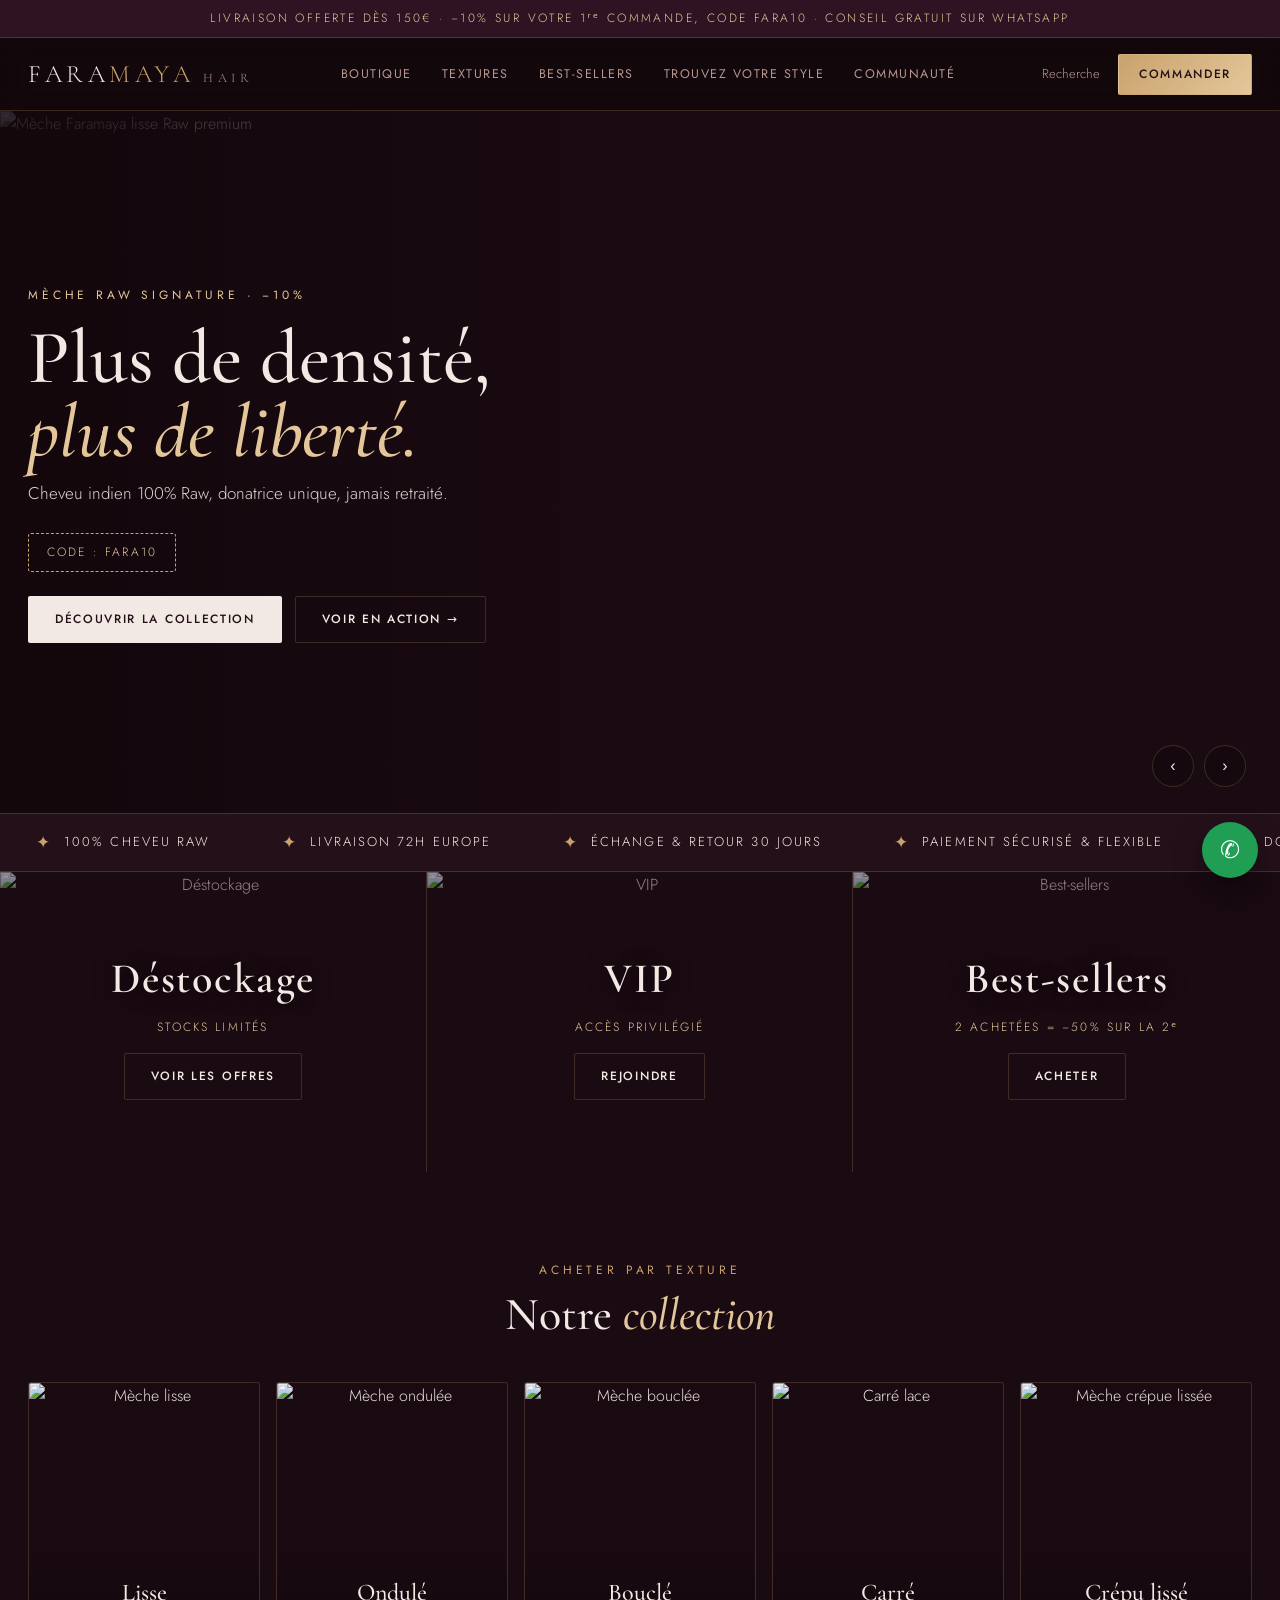
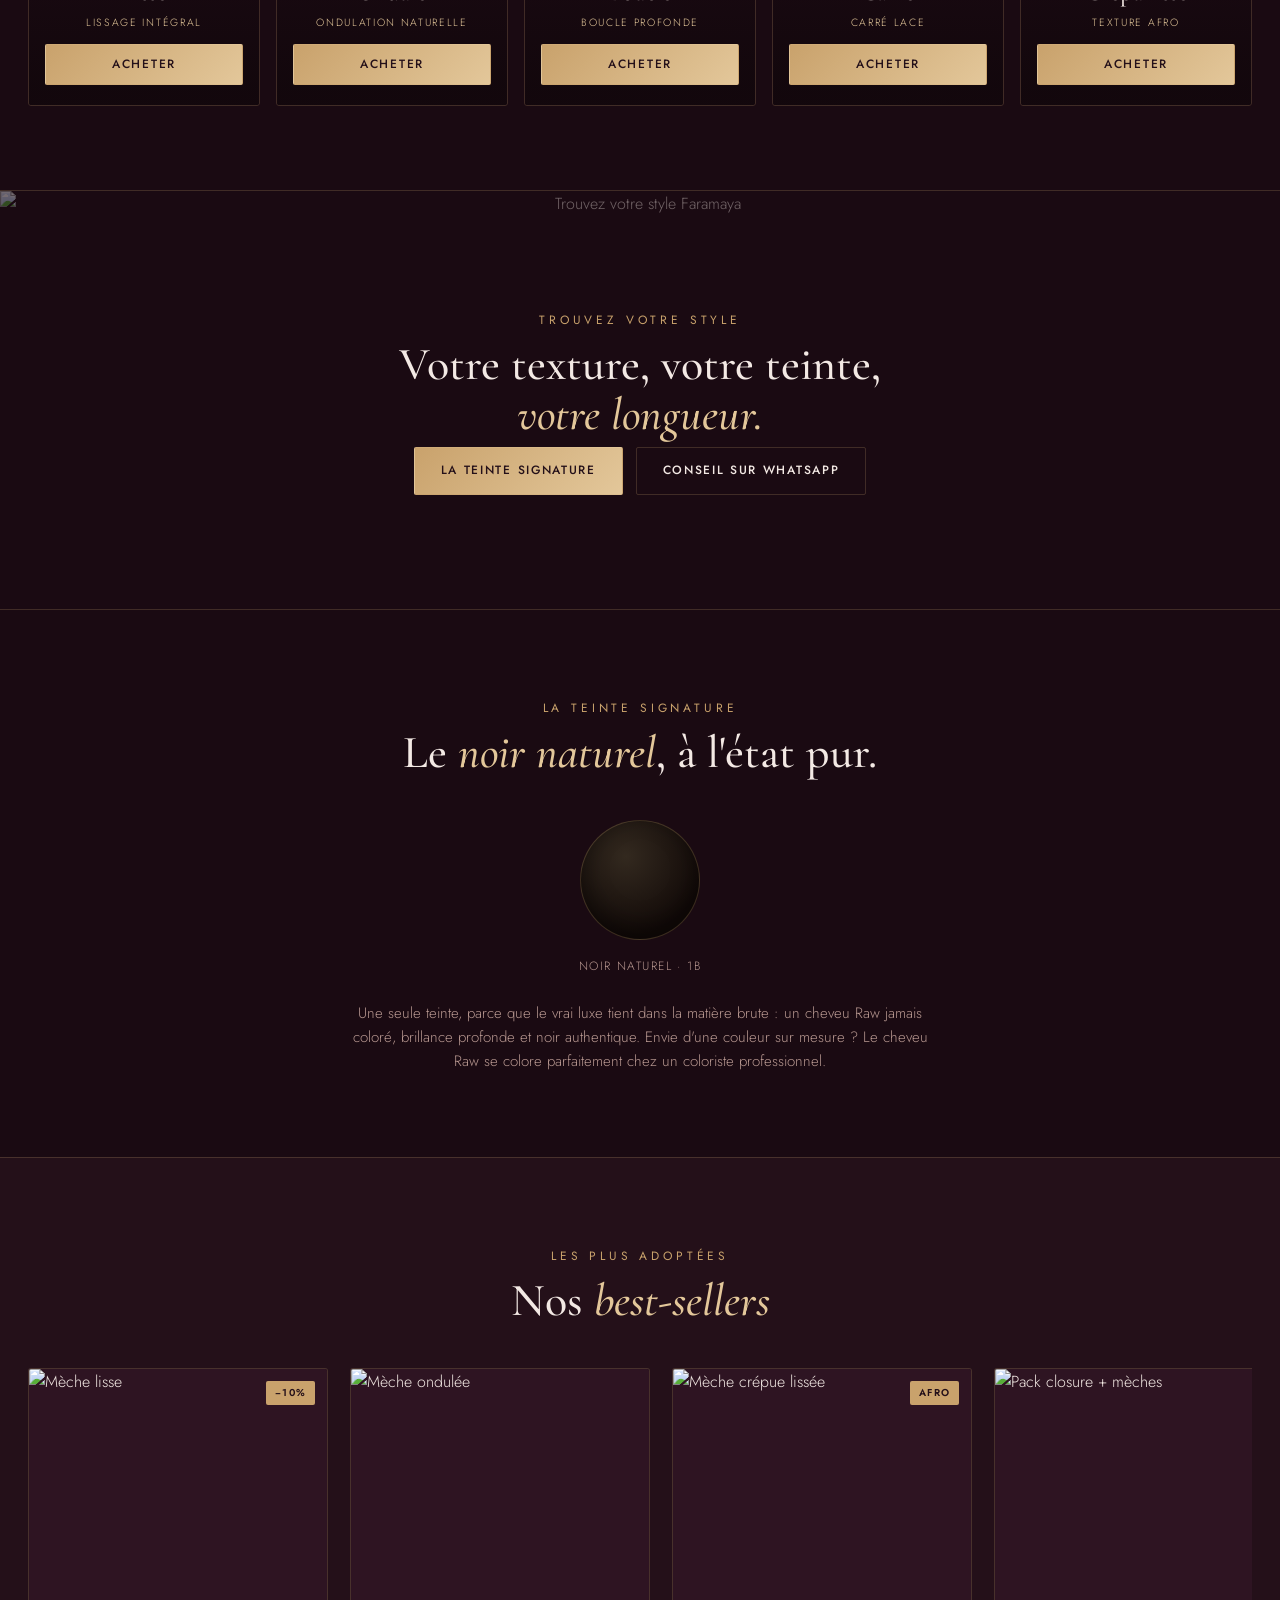
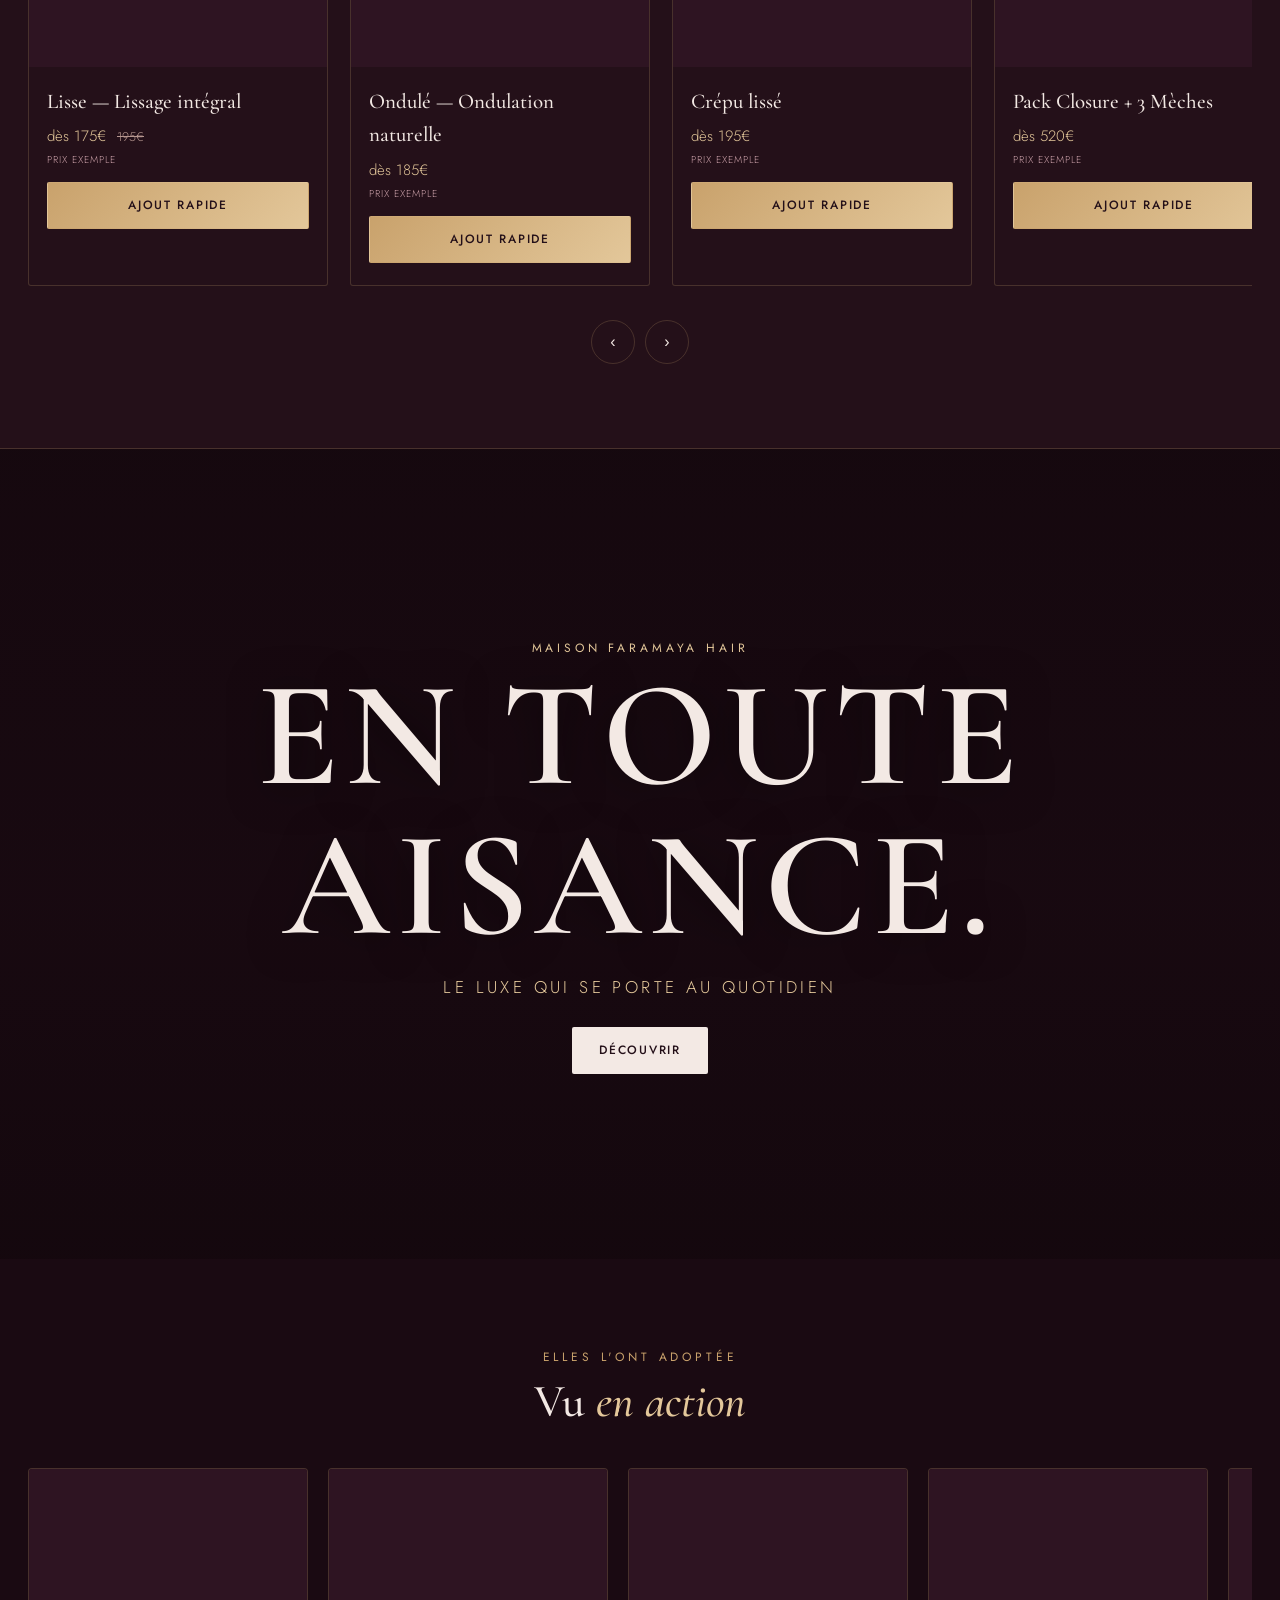
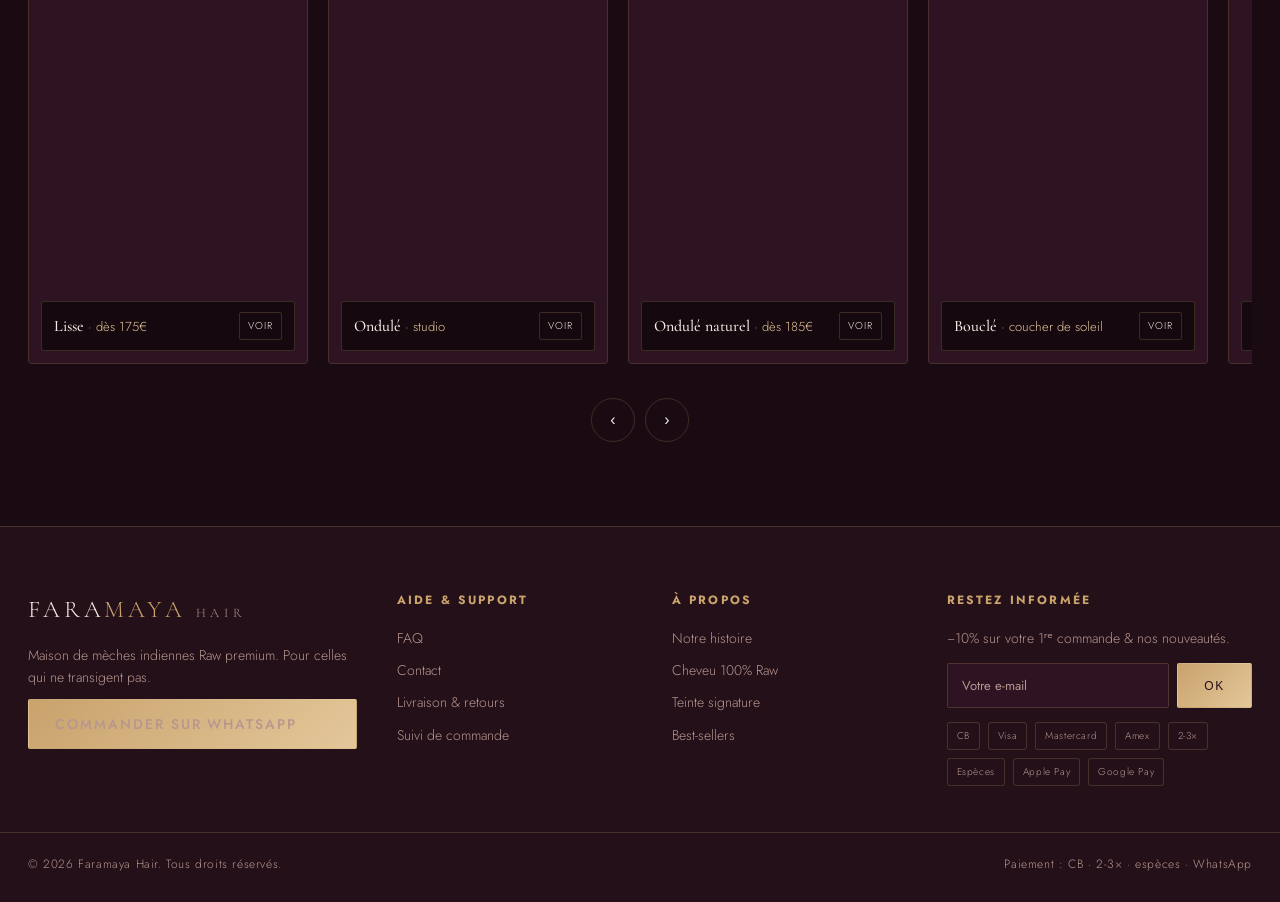
==== index.html @ 056369f1 "Add files via upload" ====
<!DOCTYPE html>
<html lang="fr">
<head>
<meta charset="UTF-8">
<meta name="viewport" content="width=device-width, initial-scale=1.0">
<title>FARAMAYA HAIR — Mèches indiennes Raw premium</title>
<meta name="description" content="Mèches 100% Raw, collectées d'une seule donatrice, jamais traitées. Lisse, wavy, curly, bob, kinky. Densité réelle, brillance durable. Livraison 72h, paiement flexible.">
<link rel="preconnect" href="https://fonts.googleapis.com">
<link rel="preconnect" href="https://fonts.gstatic.com" crossorigin>
<link href="https://fonts.googleapis.com/css2?family=Cormorant+Garamond:ital,wght@0,400;0,500;0,600;1,400;1,500&family=Jost:wght@300;400;500;600&display=swap" rel="stylesheet">
<style>
:root{
  --plum:#1a0a12; --plum-2:#241019; --plum-3:#2e1422;
  --gold:#c9a26c; --gold-2:#e3c79a; --rose:#caa0a8;
  --cream:#f3e9e4; --muted:#b6968f; --line:rgba(201,162,108,.22);
  --serif:'Cormorant Garamond',Georgia,serif; --sans:'Jost',system-ui,sans-serif;
}
*{box-sizing:border-box;margin:0;padding:0}
html{scroll-behavior:smooth;overflow-x:hidden}
body{background:var(--plum);color:var(--cream);font-family:var(--sans);font-weight:300;line-height:1.6;-webkit-font-smoothing:antialiased;overflow-x:hidden;max-width:100%}
.marquee,.reels-track,.car-track,.carousel{max-width:100vw}
a{color:inherit;text-decoration:none}
img{max-width:100%;display:block}
.wrap{max-width:1280px;margin:0 auto;padding:0 28px}
.serif{font-family:var(--serif)}
.eyebrow{font-size:12px;letter-spacing:.32em;text-transform:uppercase;color:var(--gold);font-weight:400}
h2.title{font-family:var(--serif);font-weight:500;font-size:clamp(28px,4vw,46px);line-height:1.08;margin:8px 0}
h2.title em{font-style:italic;color:var(--gold-2)}
.btn{display:inline-flex;align-items:center;gap:9px;font-size:12px;letter-spacing:.14em;text-transform:uppercase;font-weight:500;padding:13px 26px;border-radius:2px;cursor:pointer;transition:.3s;border:1px solid transparent}
.btn-gold{background:linear-gradient(135deg,var(--gold),var(--gold-2));color:#241019}
.btn-gold:hover{filter:brightness(1.08);transform:translateY(-2px)}
.btn-ghost{border-color:var(--line);color:var(--cream)}
.btn-ghost:hover{border-color:var(--gold);color:var(--gold-2)}
.btn-light{background:var(--cream);color:#241019}
.center{text-align:center}

/* 1. Announcement */
.announce{background:var(--plum-3);color:var(--gold-2);text-align:center;font-size:12px;letter-spacing:.2em;text-transform:uppercase;padding:9px 14px;border-bottom:1px solid var(--line)}

/* 2. Header */
header{position:sticky;top:0;z-index:50;background:rgba(18,7,12,.9);backdrop-filter:blur(12px);border-bottom:1px solid var(--line)}
.nav{display:flex;align-items:center;justify-content:space-between;height:72px}
.logo{font-family:var(--serif);font-size:25px;letter-spacing:.18em;color:var(--cream)}
.logo span{color:var(--gold)}
.menu{display:flex;gap:30px;font-size:12.5px;letter-spacing:.12em;text-transform:uppercase;font-weight:400}
.menu a{color:var(--muted);transition:.25s}
.menu a:hover{color:var(--gold-2)}
.nav-icons{display:flex;align-items:center;gap:18px;font-size:13px;color:var(--muted)}
.nav-icons a:hover{color:var(--gold-2)}
.burger{display:none;flex-direction:column;gap:5px;cursor:pointer}
.burger span{width:23px;height:1.5px;background:var(--cream)}

/* 3. Hero slider */
.hero{position:relative;height:78vh;min-height:540px;overflow:hidden;display:flex;align-items:center}
.hero .slide-bg{position:absolute;inset:0}
.hero .slide-bg img{width:100%;height:100%;object-fit:cover;object-position:center 28%}
.hero .scrim{position:absolute;inset:0;background:linear-gradient(90deg,rgba(18,7,12,.86) 8%,rgba(26,10,18,.45) 50%,rgba(26,10,18,.2))}
.hero-inner{position:relative;width:100%}
.hero-copy{max-width:560px}
.hero-copy .eyebrow{color:var(--gold-2)}
.hero-copy h1{font-family:var(--serif);font-weight:500;font-size:clamp(40px,6vw,76px);line-height:.98;margin:14px 0 10px}
.hero-copy h1 em{font-style:italic;color:var(--gold-2)}
.hero-copy p{font-size:17px;opacity:.9;margin-bottom:8px}
.code-pill{display:inline-block;margin:18px 0 24px;border:1px dashed var(--gold);color:var(--gold-2);padding:9px 18px;border-radius:3px;font-size:12px;letter-spacing:.18em;text-transform:uppercase}
.hero-cta{display:flex;gap:13px;flex-wrap:wrap}
.hero-arrows{position:absolute;bottom:26px;right:34px;display:flex;gap:10px}
.hero-arrows button{width:42px;height:42px;border-radius:50%;border:1px solid var(--line);background:rgba(18,7,12,.5);color:var(--cream);cursor:pointer;font-size:16px;transition:.25s}
.hero-arrows button:hover{border-color:var(--gold);color:var(--gold-2)}

/* 4. Marquee value props */
.marquee{background:var(--plum-2);border-top:1px solid var(--line);border-bottom:1px solid var(--line);overflow:hidden;white-space:nowrap}
.marquee-track{display:inline-flex;gap:0;animation:scroll 26s linear infinite}
.marquee:hover .marquee-track{animation-play-state:paused}
.mq{display:inline-flex;align-items:center;gap:12px;padding:15px 36px;font-size:13px;letter-spacing:.16em;text-transform:uppercase;color:var(--cream)}
.mq i{color:var(--gold);font-style:normal;font-family:var(--serif);font-size:17px}
@keyframes scroll{from{transform:translateX(0)}to{transform:translateX(-50%)}}

/* 5. 3 promo tiles */
.tiles{display:grid;grid-template-columns:repeat(3,1fr);gap:0}
.tile{position:relative;height:300px;overflow:hidden;display:flex;align-items:center;justify-content:center;text-align:center;border-right:1px solid var(--line)}
.tile:last-child{border-right:none}
.tile img{position:absolute;inset:0;width:100%;height:100%;object-fit:cover;transition:.6s;opacity:.55}
.tile:hover img{transform:scale(1.06)}
.tile .tl{position:relative;z-index:2}
.tile h3{font-family:var(--serif);font-size:42px;font-weight:600;letter-spacing:.04em;text-shadow:0 2px 20px rgba(0,0,0,.6)}
.tile p{font-size:12px;letter-spacing:.18em;text-transform:uppercase;color:var(--gold-2);margin:6px 0 16px}

/* section base */
section.block{padding:84px 0}

/* 6. category grid */
.cat-grid{display:grid;grid-template-columns:repeat(5,1fr);gap:16px;margin-top:42px}
.cat{position:relative;border-radius:3px;overflow:hidden;aspect-ratio:3/4.2;border:1px solid var(--line)}
.cat img{width:100%;height:100%;object-fit:cover;transition:.6s}
.cat:hover img{transform:scale(1.06)}
.cat .ov{position:absolute;inset:0;background:linear-gradient(to top,rgba(18,7,12,.93) 6%,rgba(18,7,12,.05) 52%);display:flex;flex-direction:column;justify-content:flex-end;padding:20px 16px;text-align:center}
.cat h3{font-family:var(--serif);font-size:24px;font-weight:500}
.cat span{font-size:10.5px;letter-spacing:.16em;text-transform:uppercase;color:var(--gold-2);margin:3px 0 12px}
.cat .btn{width:100%;justify-content:center;padding:10px}

/* 7. find your fit */
.fit{position:relative;height:420px;display:flex;align-items:center;justify-content:center;text-align:center;overflow:hidden;border-top:1px solid var(--line);border-bottom:1px solid var(--line)}
.fit img{position:absolute;inset:0;width:100%;height:100%;object-fit:cover;object-position:center 30%;opacity:.4}
.fit .fc{position:relative;z-index:2;max-width:560px}
.fit .hero-cta{justify-content:center}

/* 8. shade tones */
.shades{display:flex;justify-content:center;flex-wrap:wrap;gap:34px;margin-top:42px}
.shade-item{text-align:center}
.shade-item .dot{width:96px;height:96px;border-radius:50%;border:1px solid var(--line);margin:0 auto 12px;box-shadow:inset 0 -10px 24px rgba(0,0,0,.4)}
.shade-item span{font-size:12px;letter-spacing:.12em;text-transform:uppercase;color:var(--muted)}

/* 9. bestsellers carousel */
.carousel{position:relative;margin-top:42px}
.car-track{display:flex;gap:22px;overflow-x:auto;scroll-behavior:smooth;padding-bottom:10px;scrollbar-width:none}
.car-track::-webkit-scrollbar{display:none}
.pcard{flex:0 0 300px;background:var(--plum-2);border:1px solid var(--line);border-radius:3px;overflow:hidden;transition:.3s}
.pcard:hover{border-color:var(--gold)}
.pcard .ph{aspect-ratio:1/1;overflow:hidden;background:var(--plum-3);position:relative}
.pcard .ph img{width:100%;height:100%;object-fit:cover;transition:.6s}
.pcard:hover .ph img{transform:scale(1.05)}
.pcard .sale{position:absolute;top:12px;right:12px;background:var(--gold);color:#241019;font-size:10px;letter-spacing:.12em;text-transform:uppercase;padding:4px 9px;border-radius:2px;font-weight:600}
.pcard .pb{padding:18px 18px 22px}
.pcard h3{font-family:var(--serif);font-size:21px;font-weight:500;margin-bottom:6px}
.pcard .pr{font-size:15px;color:var(--gold-2);margin-bottom:4px}
.pcard .pr small{color:var(--muted);text-decoration:line-through;margin-left:6px}
.pcard .ex{font-size:10px;letter-spacing:.1em;text-transform:uppercase;color:var(--rose)}
.pcard .btn{width:100%;justify-content:center;margin-top:14px}
.car-nav{display:flex;gap:10px;justify-content:center;margin-top:24px}
.car-nav button{width:44px;height:44px;border-radius:50%;border:1px solid var(--line);background:none;color:var(--cream);cursor:pointer;font-size:16px;transition:.25s}
.car-nav button:hover{border-color:var(--gold);color:var(--gold-2)}

/* 10. GO EASY video */
.govideo{position:relative;height:90vh;min-height:560px;overflow:hidden;display:flex;align-items:center;justify-content:center;text-align:center}
.govideo video{position:absolute;inset:0;width:100%;height:100%;object-fit:cover}
.govideo .scrim{position:absolute;inset:0;background:linear-gradient(to top,rgba(18,7,12,.7),rgba(18,7,12,.25) 45%,rgba(18,7,12,.55))}
.govideo .gc{position:relative;z-index:2}
.govideo h2{font-family:var(--serif);font-size:clamp(60px,12vw,150px);font-weight:600;letter-spacing:.04em;line-height:1;text-shadow:0 4px 40px rgba(0,0,0,.5)}
.govideo p{font-size:17px;letter-spacing:.2em;text-transform:uppercase;color:var(--gold-2);margin:14px 0 26px}

/* 11. See it in action reels */
.reels-track{display:flex;gap:20px;overflow-x:auto;scroll-behavior:smooth;padding-bottom:10px;margin-top:42px;scrollbar-width:none}
.reels-track::-webkit-scrollbar{display:none}
.reel{flex:0 0 280px;border:1px solid var(--line);border-radius:4px;overflow:hidden;background:var(--plum-2)}
.reel .rv{position:relative;aspect-ratio:9/16;background:var(--plum-3)}
.reel video{width:100%;height:100%;object-fit:cover;display:block}
.reel .tag{position:absolute;left:12px;bottom:12px;right:12px;background:rgba(18,7,12,.82);backdrop-filter:blur(6px);border:1px solid var(--line);border-radius:3px;padding:10px 12px;display:flex;align-items:center;justify-content:space-between}
.reel .tag b{font-family:var(--serif);font-size:16px;color:var(--cream);font-weight:500}
.reel .tag span{font-size:13px;color:var(--gold-2)}
.reel .tag .ad{font-size:10px;letter-spacing:.1em;text-transform:uppercase;border:1px solid var(--line);padding:5px 8px;border-radius:2px;color:var(--cream);cursor:pointer}

/* 12. footer */
footer{background:var(--plum-2);border-top:1px solid var(--line);padding:64px 0 28px}
.foot-grid{display:grid;grid-template-columns:1.4fr 1fr 1fr 1.3fr;gap:40px}
.foot-grid h5{font-size:12px;letter-spacing:.18em;text-transform:uppercase;color:var(--gold);margin-bottom:16px}
.foot-grid a,.foot-grid p{display:block;font-size:14px;color:var(--muted);margin-bottom:10px;transition:.2s}
.foot-grid a:hover{color:var(--gold-2)}
.foot-logo{font-family:var(--serif);font-size:24px;letter-spacing:.16em}
.foot-logo span{color:var(--gold)}
.news{display:flex;gap:8px;margin:14px 0}
.news input{flex:1;background:var(--plum-3);border:1px solid var(--line);border-radius:2px;padding:12px 14px;color:var(--cream);font-family:var(--sans);font-size:13px}
.news input::placeholder{color:var(--muted)}
.pay-icons{display:flex;flex-wrap:wrap;gap:8px;margin-top:8px}
.pay-icons span{font-size:10px;letter-spacing:.06em;border:1px solid var(--line);border-radius:3px;padding:5px 9px;color:var(--muted)}
.foot-bottom{border-top:1px solid var(--line);margin-top:46px;padding-top:22px;display:flex;justify-content:space-between;font-size:12px;color:var(--muted);letter-spacing:.05em;flex-wrap:wrap;gap:10px}

.wa{position:fixed;right:22px;bottom:22px;z-index:60;background:#1f9e54;color:#fff;width:56px;height:56px;border-radius:50%;display:flex;align-items:center;justify-content:center;box-shadow:0 14px 30px rgba(0,0,0,.4);font-size:24px}

@media(max-width:980px){
  .wrap{padding:0 18px}
  section.block{padding:58px 0}
  .burger{display:flex}
  .nav-search{display:none}
  .menu{display:none;position:absolute;top:72px;left:0;right:0;flex-direction:column;gap:0;background:rgba(18,7,12,.98);backdrop-filter:blur(12px);border-bottom:1px solid var(--line);padding:6px 0;font-size:15px}
  header.open .menu{display:flex}
  .menu a{padding:15px 24px;border-bottom:1px solid rgba(201,162,108,.12)}
  .menu a:last-child{border-bottom:none}
  .tiles{grid-template-columns:1fr}
  .tile{height:210px}
  .cat-grid{grid-template-columns:repeat(2,1fr)}
  .foot-grid{grid-template-columns:1fr 1fr}
  .hero{align-items:flex-end}
  .hero .slide-bg img{object-position:center 22%}
  .hero .scrim{background:linear-gradient(180deg,rgba(18,7,12,.12) 28%,rgba(18,7,12,.55) 62%,rgba(18,7,12,.94))}
  .hero-copy{padding-bottom:26px}
  .hero-arrows{display:none}
  .fit{height:auto;padding:72px 22px}
  .govideo{height:78vh;min-height:0}
  .govideo h2{font-size:17vw}
}
@media(max-width:560px){
  .cat-grid{grid-template-columns:1fr}
  .shades{gap:16px}.shade-item .dot{width:72px;height:72px}
  .shade-item{flex:0 0 calc(50% - 8px)}
  .foot-grid{grid-template-columns:1fr}
  .hero-copy h1{font-size:44px}
  .hero-copy p{font-size:15px}
  .tile h3{font-size:34px}
  .pcard{flex:0 0 80vw}
  .reel{flex:0 0 72vw}
  h2.title{font-size:30px}
  .hero-cta{width:100%}
  .hero-cta .btn{flex:1;justify-content:center}
  .pay-icons{justify-content:flex-start}
}
</style>
</head>
<body id="top">

<!-- 1 -->
<div class="announce">Livraison offerte dès 150€ · −10% sur votre 1ʳᵉ commande, code FARA10 · Conseil gratuit sur WhatsApp</div>

<!-- 2 -->
<header>
  <div class="wrap nav">
    <a href="#top" class="logo">FARA<span>MAYA</span><em style="font-style:normal;font-size:13px;letter-spacing:.36em;color:var(--muted);margin-left:9px">HAIR</em></a>
    <nav class="menu">
      <a href="#collection">Boutique</a>
      <a href="#collection">Textures</a>
      <a href="#bestsellers">Best-sellers</a>
      <a href="#fit">Trouvez votre style</a>
      <a href="#action">Communauté</a>
    </nav>
    <div class="nav-icons">
      <a href="#fit" class="nav-search">Recherche</a>
      <a href="#commander" class="btn btn-gold" style="padding:10px 20px">Commander</a>
      <div class="burger" onclick="document.querySelector('header').classList.toggle('open')"><span></span><span></span><span></span></div>
    </div>
  </div>
</header>

<!-- 3 hero -->
<section class="hero">
  <div class="slide-bg"><img src="https://d2ol7oe51mr4n9.cloudfront.net/user_3EfYsdzwRq5oIOEXm3bSsTimKQL/da787040-8e02-406a-acd8-dc245cffbc10.png" alt="Mèche Faramaya lisse Raw premium"></div>
  <div class="scrim"></div>
  <div class="hero-inner"><div class="wrap"><div class="hero-copy">
    <span class="eyebrow">Mèche Raw signature · −10%</span>
    <h1>Plus de densité, <em>plus de liberté.</em></h1>
    <p>Cheveu indien 100% Raw, donatrice unique, jamais retraité.</p>
    <div class="code-pill">Code : FARA10</div>
    <div class="hero-cta">
      <a href="#collection" class="btn btn-light">Découvrir la collection</a>
      <a href="#action" class="btn btn-ghost">Voir en action →</a>
    </div>
  </div></div></div>
  <div class="hero-arrows"><button aria-label="précédent">‹</button><button aria-label="suivant">›</button></div>
</section>

<!-- 4 marquee -->
<div class="marquee">
  <div class="marquee-track">
    <span class="mq"><i>✦</i> 100% Cheveu Raw</span><span class="mq"><i>✦</i> Livraison 72h Europe</span>
    <span class="mq"><i>✦</i> Échange &amp; retour 30 jours</span><span class="mq"><i>✦</i> Paiement sécurisé &amp; flexible</span>
    <span class="mq"><i>✦</i> Donatrice unique</span>
    <span class="mq"><i>✦</i> 100% Cheveu Raw</span><span class="mq"><i>✦</i> Livraison 72h Europe</span>
    <span class="mq"><i>✦</i> Échange &amp; retour 30 jours</span><span class="mq"><i>✦</i> Paiement sécurisé &amp; flexible</span>
    <span class="mq"><i>✦</i> Donatrice unique</span>
  </div>
</div>

<!-- 5 tiles -->
<div class="tiles">
  <a class="tile" href="#bestsellers"><img src="https://d2ol7oe51mr4n9.cloudfront.net/user_3EfYsdzwRq5oIOEXm3bSsTimKQL/3534e3a4-a4a6-4c59-b816-0225a145e2c7.png" alt="Déstockage"><div class="tl"><h3>Déstockage</h3><p>Stocks limités</p><span class="btn btn-ghost">Voir les offres</span></div></a>
  <a class="tile" href="#commander"><img src="https://d2ol7oe51mr4n9.cloudfront.net/user_3EfYsdzwRq5oIOEXm3bSsTimKQL/1fbe65f0-3f75-4b81-a26d-d25f97d075fa.png" alt="VIP"><div class="tl"><h3>VIP</h3><p>Accès privilégié</p><span class="btn btn-ghost">Rejoindre</span></div></a>
  <a class="tile" href="#bestsellers"><img src="https://d2ol7oe51mr4n9.cloudfront.net/user_3EfYsdzwRq5oIOEXm3bSsTimKQL/769f7b8d-8eeb-43c1-aff0-ea32946f7961.png" alt="Best-sellers"><div class="tl"><h3>Best-sellers</h3><p>2 achetées = −50% sur la 2ᵉ</p><span class="btn btn-ghost">Acheter</span></div></a>
</div>

<!-- 6 collection -->
<section class="block" id="collection">
  <div class="wrap center">
    <span class="eyebrow">Acheter par texture</span>
    <h2 class="title">Notre <em>collection</em></h2>
    <div class="cat-grid">
      <div class="cat"><img src="https://d2ol7oe51mr4n9.cloudfront.net/user_3EfYsdzwRq5oIOEXm3bSsTimKQL/da787040-8e02-406a-acd8-dc245cffbc10.png" alt="Mèche lisse"><div class="ov"><h3>Lisse</h3><span>Lissage intégral</span><a href="#bestsellers" class="btn btn-gold">Acheter</a></div></div>
      <div class="cat"><img src="https://d2ol7oe51mr4n9.cloudfront.net/user_3EfYsdzwRq5oIOEXm3bSsTimKQL/624a4077-0fc0-46ac-812e-fb9aa49e29a0.png" alt="Mèche ondulée"><div class="ov"><h3>Ondulé</h3><span>Ondulation naturelle</span><a href="#bestsellers" class="btn btn-gold">Acheter</a></div></div>
      <div class="cat"><img src="https://d2ol7oe51mr4n9.cloudfront.net/user_3EfYsdzwRq5oIOEXm3bSsTimKQL/294e5554-7169-435e-9c64-18fdf2c73591.png" alt="Mèche bouclée"><div class="ov"><h3>Bouclé</h3><span>Boucle profonde</span><a href="#bestsellers" class="btn btn-gold">Acheter</a></div></div>
      <div class="cat"><img src="https://d2ol7oe51mr4n9.cloudfront.net/user_3EfYsdzwRq5oIOEXm3bSsTimKQL/3a2bc7bc-ab5a-4543-abd6-0a1e0bb925a5.png" alt="Carré lace"><div class="ov"><h3>Carré</h3><span>Carré lace</span><a href="#bestsellers" class="btn btn-gold">Acheter</a></div></div>
      <div class="cat"><img src="https://d2ol7oe51mr4n9.cloudfront.net/user_3EfYsdzwRq5oIOEXm3bSsTimKQL/2e8677b4-1c26-4eb3-99c8-0380fbb00086.png" alt="Mèche crépue lissée"><div class="ov"><h3>Crépu lissé</h3><span>Texture afro</span><a href="#bestsellers" class="btn btn-gold">Acheter</a></div></div>
    </div>
  </div>
</section>

<!-- 7 find your fit -->
<section class="fit" id="fit">
  <img src="https://d2ol7oe51mr4n9.cloudfront.net/user_3EfYsdzwRq5oIOEXm3bSsTimKQL/294e5554-7169-435e-9c64-18fdf2c73591.png" alt="Trouvez votre style Faramaya">
  <div class="fc">
    <span class="eyebrow">Trouvez votre style</span>
    <h2 class="title">Votre texture, votre teinte, <em>votre longueur.</em></h2>
    <div class="hero-cta">
      <a href="#teintes" class="btn btn-gold">La teinte signature</a>
      <a href="#commander" class="btn btn-ghost">Conseil sur WhatsApp</a>
    </div>
  </div>
</section>

<!-- 8 teinte signature -->
<section class="block center" id="teintes">
  <div class="wrap">
    <span class="eyebrow">La teinte signature</span>
    <h2 class="title">Le <em>noir naturel</em>, à l'état pur.</h2>
    <div class="shades">
      <div class="shade-item"><div class="dot" style="background:radial-gradient(circle at 38% 30%,#33291f,#120a08 72%);width:120px;height:120px"></div><span>Noir naturel · 1B</span></div>
    </div>
    <p style="max-width:580px;margin:24px auto 0;color:var(--muted);font-size:15px">Une seule teinte, parce que le vrai luxe tient dans la matière brute : un cheveu Raw jamais coloré, brillance profonde et noir authentique. Envie d'une couleur sur mesure ? Le cheveu Raw se colore parfaitement chez un coloriste professionnel.</p>
  </div>
</section>

<!-- 9 bestsellers carousel -->
<section class="block" id="bestsellers" style="background:var(--plum-2);border-top:1px solid var(--line);border-bottom:1px solid var(--line)">
  <div class="wrap">
    <div class="center"><span class="eyebrow">Les plus adoptées</span><h2 class="title">Nos <em>best-sellers</em></h2></div>
    <div class="carousel">
      <div class="car-track" id="bestTrack">
        <div class="pcard"><div class="ph"><img src="https://d2ol7oe51mr4n9.cloudfront.net/user_3EfYsdzwRq5oIOEXm3bSsTimKQL/a987f7b6-11f9-4473-9f20-c4b6747c89eb.png" alt="Mèche lisse"><span class="sale">−10%</span></div><div class="pb"><h3>Lisse — Lissage intégral</h3><div class="pr">dès 175€ <small>195€</small></div><div class="ex">prix exemple</div><a href="#commander" class="btn btn-gold">Ajout rapide</a></div></div>
        <div class="pcard"><div class="ph"><img src="https://d2ol7oe51mr4n9.cloudfront.net/user_3EfYsdzwRq5oIOEXm3bSsTimKQL/769f7b8d-8eeb-43c1-aff0-ea32946f7961.png" alt="Mèche ondulée"></div><div class="pb"><h3>Ondulé — Ondulation naturelle</h3><div class="pr">dès 185€</div><div class="ex">prix exemple</div><a href="#commander" class="btn btn-gold">Ajout rapide</a></div></div>
        <div class="pcard"><div class="ph"><img src="https://d2ol7oe51mr4n9.cloudfront.net/user_3EfYsdzwRq5oIOEXm3bSsTimKQL/fc2e64d7-ac0f-4b4f-91e8-7a57719d3c9e.png" alt="Mèche crépue lissée"><span class="sale">Afro</span></div><div class="pb"><h3>Crépu lissé</h3><div class="pr">dès 195€</div><div class="ex">prix exemple</div><a href="#commander" class="btn btn-gold">Ajout rapide</a></div></div>
        <div class="pcard"><div class="ph"><img src="https://d2ol7oe51mr4n9.cloudfront.net/user_3EfYsdzwRq5oIOEXm3bSsTimKQL/3534e3a4-a4a6-4c59-b816-0225a145e2c7.png" alt="Pack closure + mèches"></div><div class="pb"><h3>Pack Closure + 3 Mèches</h3><div class="pr">dès 520€</div><div class="ex">prix exemple</div><a href="#commander" class="btn btn-gold">Ajout rapide</a></div></div>
        <div class="pcard"><div class="ph"><img src="https://d2ol7oe51mr4n9.cloudfront.net/user_3EfYsdzwRq5oIOEXm3bSsTimKQL/1fbe65f0-3f75-4b81-a26d-d25f97d075fa.png" alt="Lisse premium"></div><div class="pb"><h3>Lisse Premium 30"</h3><div class="pr">dès 240€</div><div class="ex">prix exemple</div><a href="#commander" class="btn btn-gold">Ajout rapide</a></div></div>
      </div>
      <div class="car-nav"><button onclick="scrollTrack('bestTrack',-1)">‹</button><button onclick="scrollTrack('bestTrack',1)">›</button></div>
    </div>
  </div>
</section>

<!-- 10 GO EASY video -->
<section class="govideo" id="goeasy">
  <video src="https://d8j0ntlcm91z4.cloudfront.net/user_3EfYsdzwRq5oIOEXm3bSsTimKQL/hf_20260626_152033_76d84cd0-460f-46fe-9f79-924721dff673.mp4" poster="https://d2ol7oe51mr4n9.cloudfront.net/user_3EfYsdzwRq5oIOEXm3bSsTimKQL/da787040-8e02-406a-acd8-dc245cffbc10.png" autoplay muted loop playsinline></video>
  <div class="scrim"></div>
  <div class="gc">
    <span class="eyebrow" style="color:var(--gold-2)">Maison Faramaya Hair</span>
    <h2 class="serif">EN TOUTE<br>AISANCE.</h2>
    <p>Le luxe qui se porte au quotidien</p>
    <a href="#collection" class="btn btn-light">Découvrir</a>
  </div>
</section>

<!-- 11 see it in action -->
<section class="block" id="action">
  <div class="wrap">
    <div class="center"><span class="eyebrow">Elles l'ont adoptée</span><h2 class="title">Vu <em>en action</em></h2></div>
    <div class="reels-track" id="reelsTrack">
      <div class="reel"><div class="rv"><video src="https://d8j0ntlcm91z4.cloudfront.net/user_3EfYsdzwRq5oIOEXm3bSsTimKQL/hf_20260626_152035_7a07f82a-3e87-4f85-bf75-3dec35bd3af9.mp4" poster="https://d2ol7oe51mr4n9.cloudfront.net/user_3EfYsdzwRq5oIOEXm3bSsTimKQL/da787040-8e02-406a-acd8-dc245cffbc10.png" muted loop playsinline onmouseover="this.play()" onmouseout="this.pause()"></video><div class="tag"><div><b>Lisse</b><span> · dès 175€</span></div><a href="#commander" class="ad">Voir</a></div></div></div>
      <div class="reel"><div class="rv"><video src="https://d8j0ntlcm91z4.cloudfront.net/user_3EfYsdzwRq5oIOEXm3bSsTimKQL/hf_20260626_152206_9e048239-728f-42bd-b894-44faa2c9b257.mp4" poster="https://d2ol7oe51mr4n9.cloudfront.net/user_3EfYsdzwRq5oIOEXm3bSsTimKQL/59697c69-f79f-4d8b-88f1-8a14ca5315dd.png" muted loop playsinline onmouseover="this.play()" onmouseout="this.pause()"></video><div class="tag"><div><b>Ondulé</b><span> · studio</span></div><a href="#commander" class="ad">Voir</a></div></div></div>
      <div class="reel"><div class="rv"><video src="https://d8j0ntlcm91z4.cloudfront.net/user_3EfYsdzwRq5oIOEXm3bSsTimKQL/hf_20260626_152037_e53c1b52-ad8d-4c12-96ab-c094b7cd28a7.mp4" poster="https://d2ol7oe51mr4n9.cloudfront.net/user_3EfYsdzwRq5oIOEXm3bSsTimKQL/624a4077-0fc0-46ac-812e-fb9aa49e29a0.png" muted loop playsinline onmouseover="this.play()" onmouseout="this.pause()"></video><div class="tag"><div><b>Ondulé naturel</b><span> · dès 185€</span></div><a href="#commander" class="ad">Voir</a></div></div></div>
      <div class="reel"><div class="rv"><video src="https://d8j0ntlcm91z4.cloudfront.net/user_3EfYsdzwRq5oIOEXm3bSsTimKQL/hf_20260626_152046_86d5bbd6-986c-4e68-afd0-e428b62ec78c.mp4" poster="https://d2ol7oe51mr4n9.cloudfront.net/user_3EfYsdzwRq5oIOEXm3bSsTimKQL/daad1070-a64d-4ea2-8874-752d4fe5e336.png" muted loop playsinline onmouseover="this.play()" onmouseout="this.pause()"></video><div class="tag"><div><b>Bouclé</b><span> · coucher de soleil</span></div><a href="#commander" class="ad">Voir</a></div></div></div>
      <div class="reel"><div class="rv"><video src="https://d8j0ntlcm91z4.cloudfront.net/user_3EfYsdzwRq5oIOEXm3bSsTimKQL/hf_20260626_152039_707c0c0e-7fc3-4996-a9ce-aa012aa80faf.mp4" poster="https://d2ol7oe51mr4n9.cloudfront.net/user_3EfYsdzwRq5oIOEXm3bSsTimKQL/294e5554-7169-435e-9c64-18fdf2c73591.png" muted loop playsinline onmouseover="this.play()" onmouseout="this.pause()"></video><div class="tag"><div><b>Boucle profonde</b><span> · dès 190€</span></div><a href="#commander" class="ad">Voir</a></div></div></div>
      <div class="reel"><div class="rv"><video src="https://d8j0ntlcm91z4.cloudfront.net/user_3EfYsdzwRq5oIOEXm3bSsTimKQL/hf_20260626_152203_4e49ab17-881a-4c8c-a751-253e4aa414a8.mp4" poster="https://d2ol7oe51mr4n9.cloudfront.net/user_3EfYsdzwRq5oIOEXm3bSsTimKQL/2e525e2a-2f97-4a00-ac0d-78aaa3c4c3f6.png" muted loop playsinline onmouseover="this.play()" onmouseout="this.pause()"></video><div class="tag"><div><b>Carré bouclé</b><span> · salon</span></div><a href="#commander" class="ad">Voir</a></div></div></div>
      <div class="reel"><div class="rv"><video src="https://d8j0ntlcm91z4.cloudfront.net/user_3EfYsdzwRq5oIOEXm3bSsTimKQL/hf_20260626_152040_02ca5f09-633b-465b-97c4-662b726e2c93.mp4" poster="https://d2ol7oe51mr4n9.cloudfront.net/user_3EfYsdzwRq5oIOEXm3bSsTimKQL/3a2bc7bc-ab5a-4543-abd6-0a1e0bb925a5.png" muted loop playsinline onmouseover="this.play()" onmouseout="this.pause()"></video><div class="tag"><div><b>Carré lace</b><span> · dès 160€</span></div><a href="#commander" class="ad">Voir</a></div></div></div>
      <div class="reel"><div class="rv"><video src="https://d8j0ntlcm91z4.cloudfront.net/user_3EfYsdzwRq5oIOEXm3bSsTimKQL/hf_20260626_152044_8b4dbb63-1306-4d5d-82d4-25458ea2008b.mp4" poster="https://d2ol7oe51mr4n9.cloudfront.net/user_3EfYsdzwRq5oIOEXm3bSsTimKQL/4bfc85b2-c287-4caf-a3ec-76b79a2edba5.png" muted loop playsinline onmouseover="this.play()" onmouseout="this.pause()"></video><div class="tag"><div><b>Lisse</b><span> · lifestyle</span></div><a href="#commander" class="ad">Voir</a></div></div></div>
      <div class="reel"><div class="rv"><video src="https://d8j0ntlcm91z4.cloudfront.net/user_3EfYsdzwRq5oIOEXm3bSsTimKQL/hf_20260626_152042_15bbd53d-7eb4-41e1-9bc3-37dcc368d93d.mp4" poster="https://d2ol7oe51mr4n9.cloudfront.net/user_3EfYsdzwRq5oIOEXm3bSsTimKQL/2e8677b4-1c26-4eb3-99c8-0380fbb00086.png" muted loop playsinline onmouseover="this.play()" onmouseout="this.pause()"></video><div class="tag"><div><b>Crépu lissé</b><span> · dès 195€</span></div><a href="#commander" class="ad">Voir</a></div></div></div>
    </div>
    <div class="car-nav"><button onclick="scrollTrack('reelsTrack',-1)">‹</button><button onclick="scrollTrack('reelsTrack',1)">›</button></div>
  </div>
</section>

<!-- 12 footer -->
<footer id="commander">
  <div class="wrap foot-grid">
    <div>
      <div class="foot-logo">FARA<span>MAYA</span> <em style="font-style:normal;font-size:13px;letter-spacing:.36em;color:var(--muted)">HAIR</em></div>
      <p style="margin-top:14px">Maison de mèches indiennes Raw premium. Pour celles qui ne transigent pas.</p>
      <a href="https://wa.me/33XXXXXXXXX" class="btn btn-gold" style="margin-top:8px">Commander sur WhatsApp</a>
    </div>
    <div><h5>Aide &amp; Support</h5><a href="#action">FAQ</a><a href="https://wa.me/33XXXXXXXXX">Contact</a><a href="#">Livraison &amp; retours</a><a href="#">Suivi de commande</a></div>
    <div><h5>À propos</h5><a href="#goeasy">Notre histoire</a><a href="#collection">Cheveu 100% Raw</a><a href="#teintes">Teinte signature</a><a href="#bestsellers">Best-sellers</a></div>
    <div>
      <h5>Restez informée</h5>
      <p>−10% sur votre 1ʳᵉ commande &amp; nos nouveautés.</p>
      <div class="news"><input type="email" placeholder="Votre e-mail"><button class="btn btn-gold">OK</button></div>
      <div class="pay-icons"><span>CB</span><span>Visa</span><span>Mastercard</span><span>Amex</span><span>2-3×</span><span>Espèces</span><span>Apple&nbsp;Pay</span><span>Google&nbsp;Pay</span></div>
    </div>
  </div>
  <div class="wrap foot-bottom">
    <span>© 2026 Faramaya Hair. Tous droits réservés.</span>
    <span>Paiement : CB · 2-3× · espèces · WhatsApp</span>
  </div>
</footer>

<a class="wa" href="https://wa.me/33XXXXXXXXX?text=Bonjour%20Faramaya%2C%20j%27aimerais%20des%20conseils." aria-label="WhatsApp">✆</a>

<script>
function scrollTrack(id,dir){var t=document.getElementById(id);t.scrollBy({left:dir*340,behavior:'smooth'});}
document.querySelectorAll('.menu a').forEach(function(a){a.addEventListener('click',function(){document.querySelector('header').classList.remove('open');});});
</script>
</body>
</html>
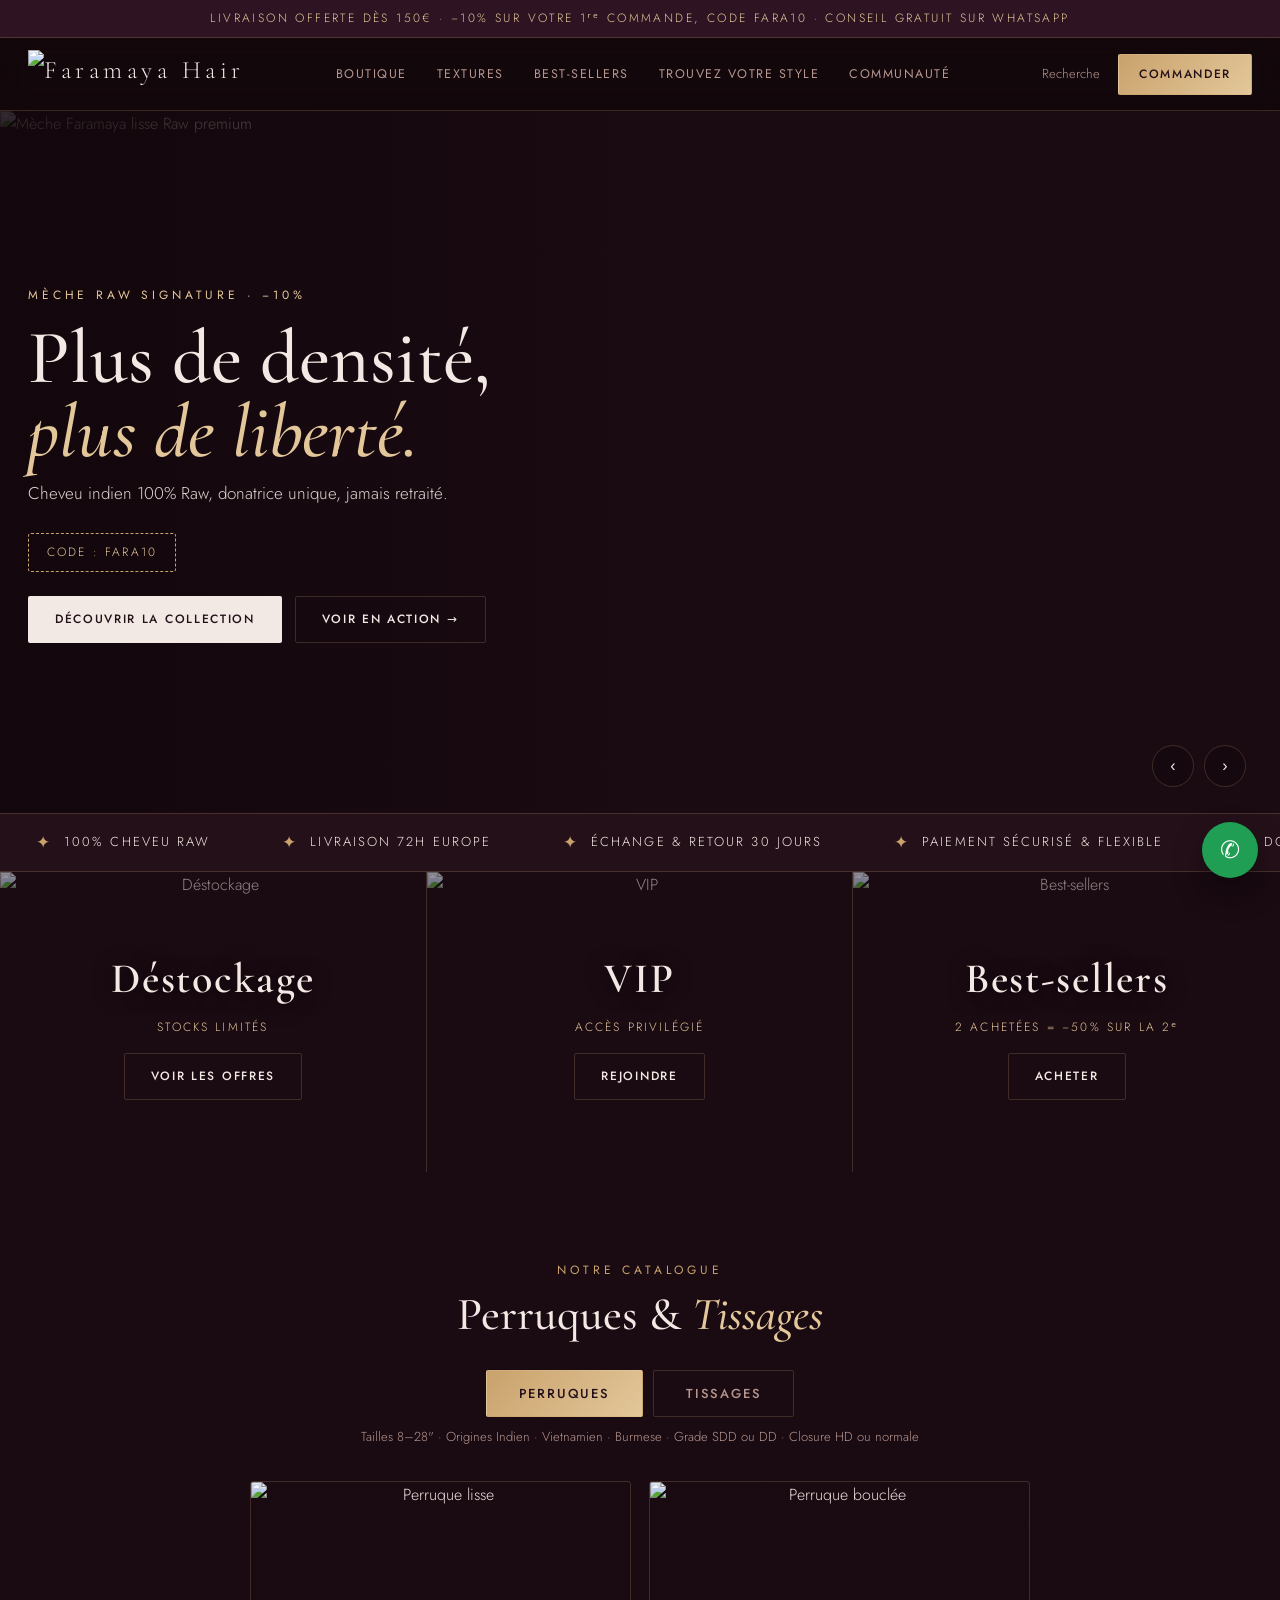
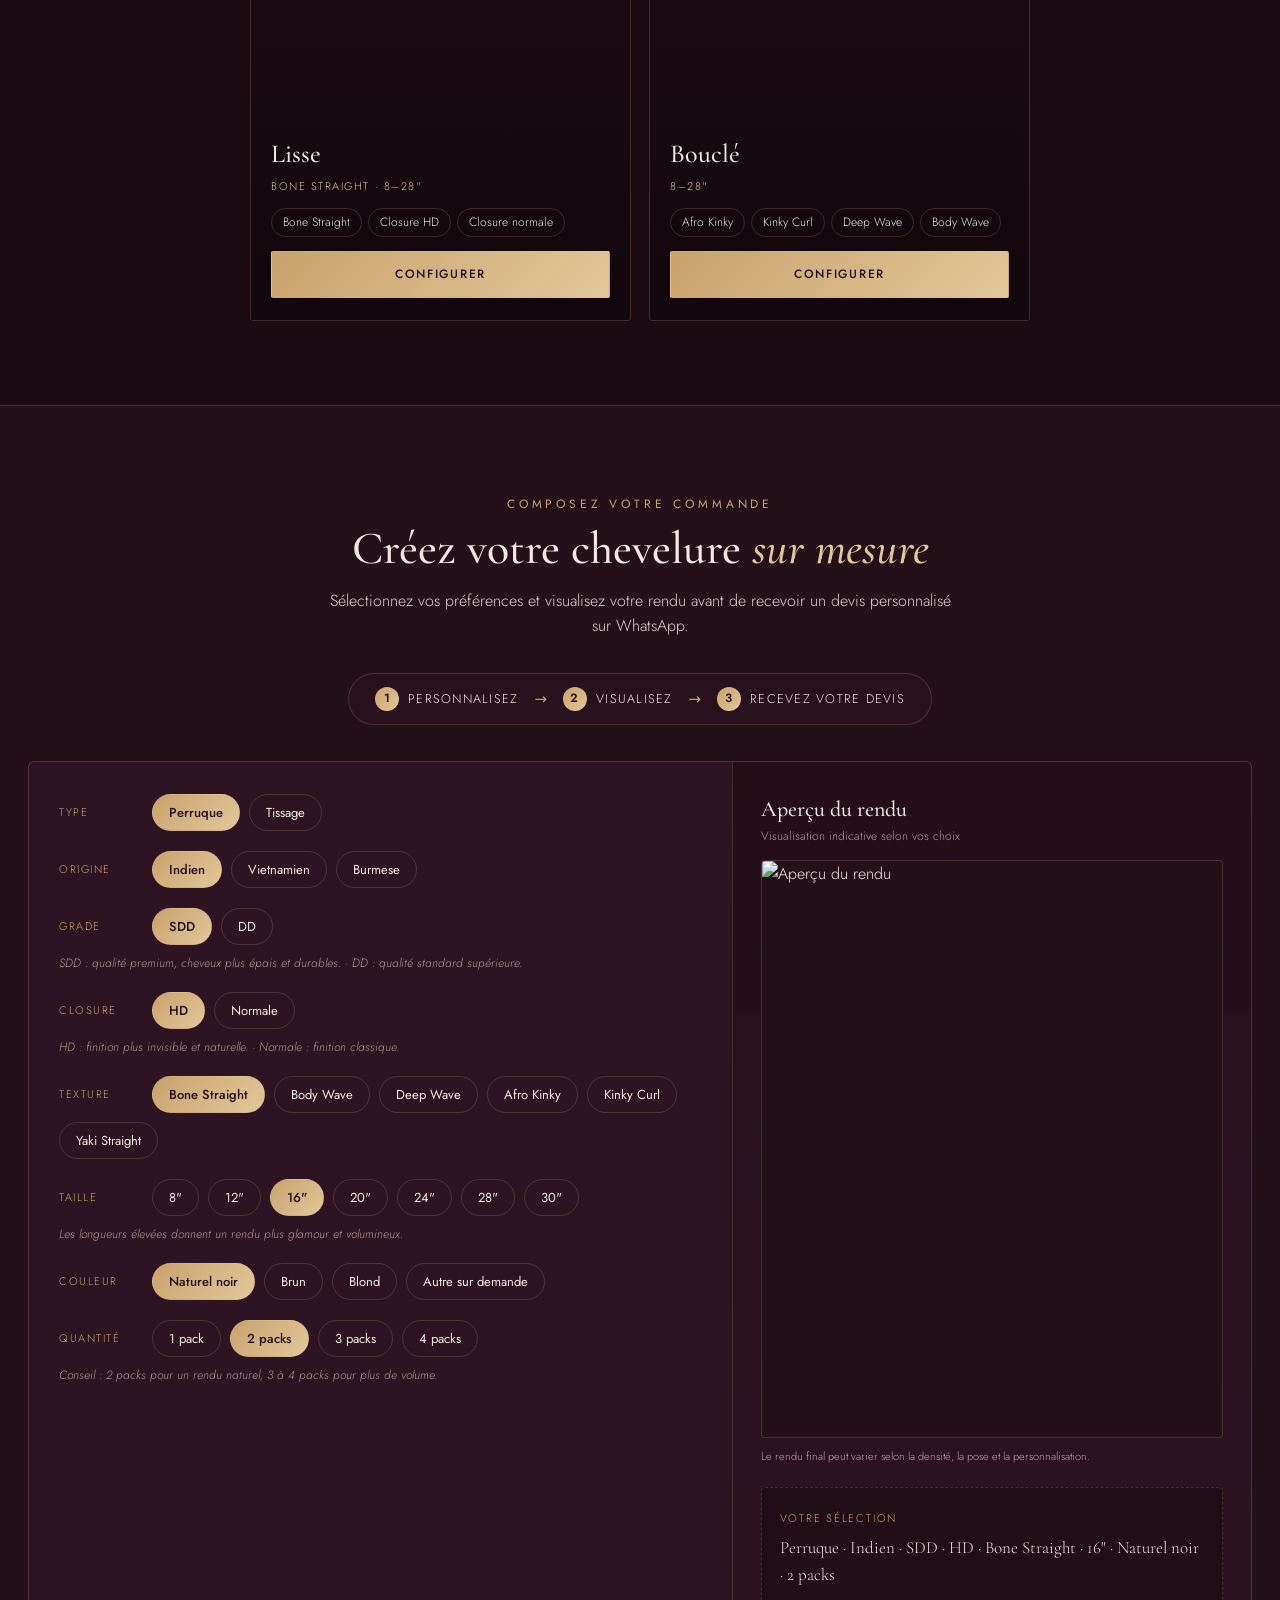
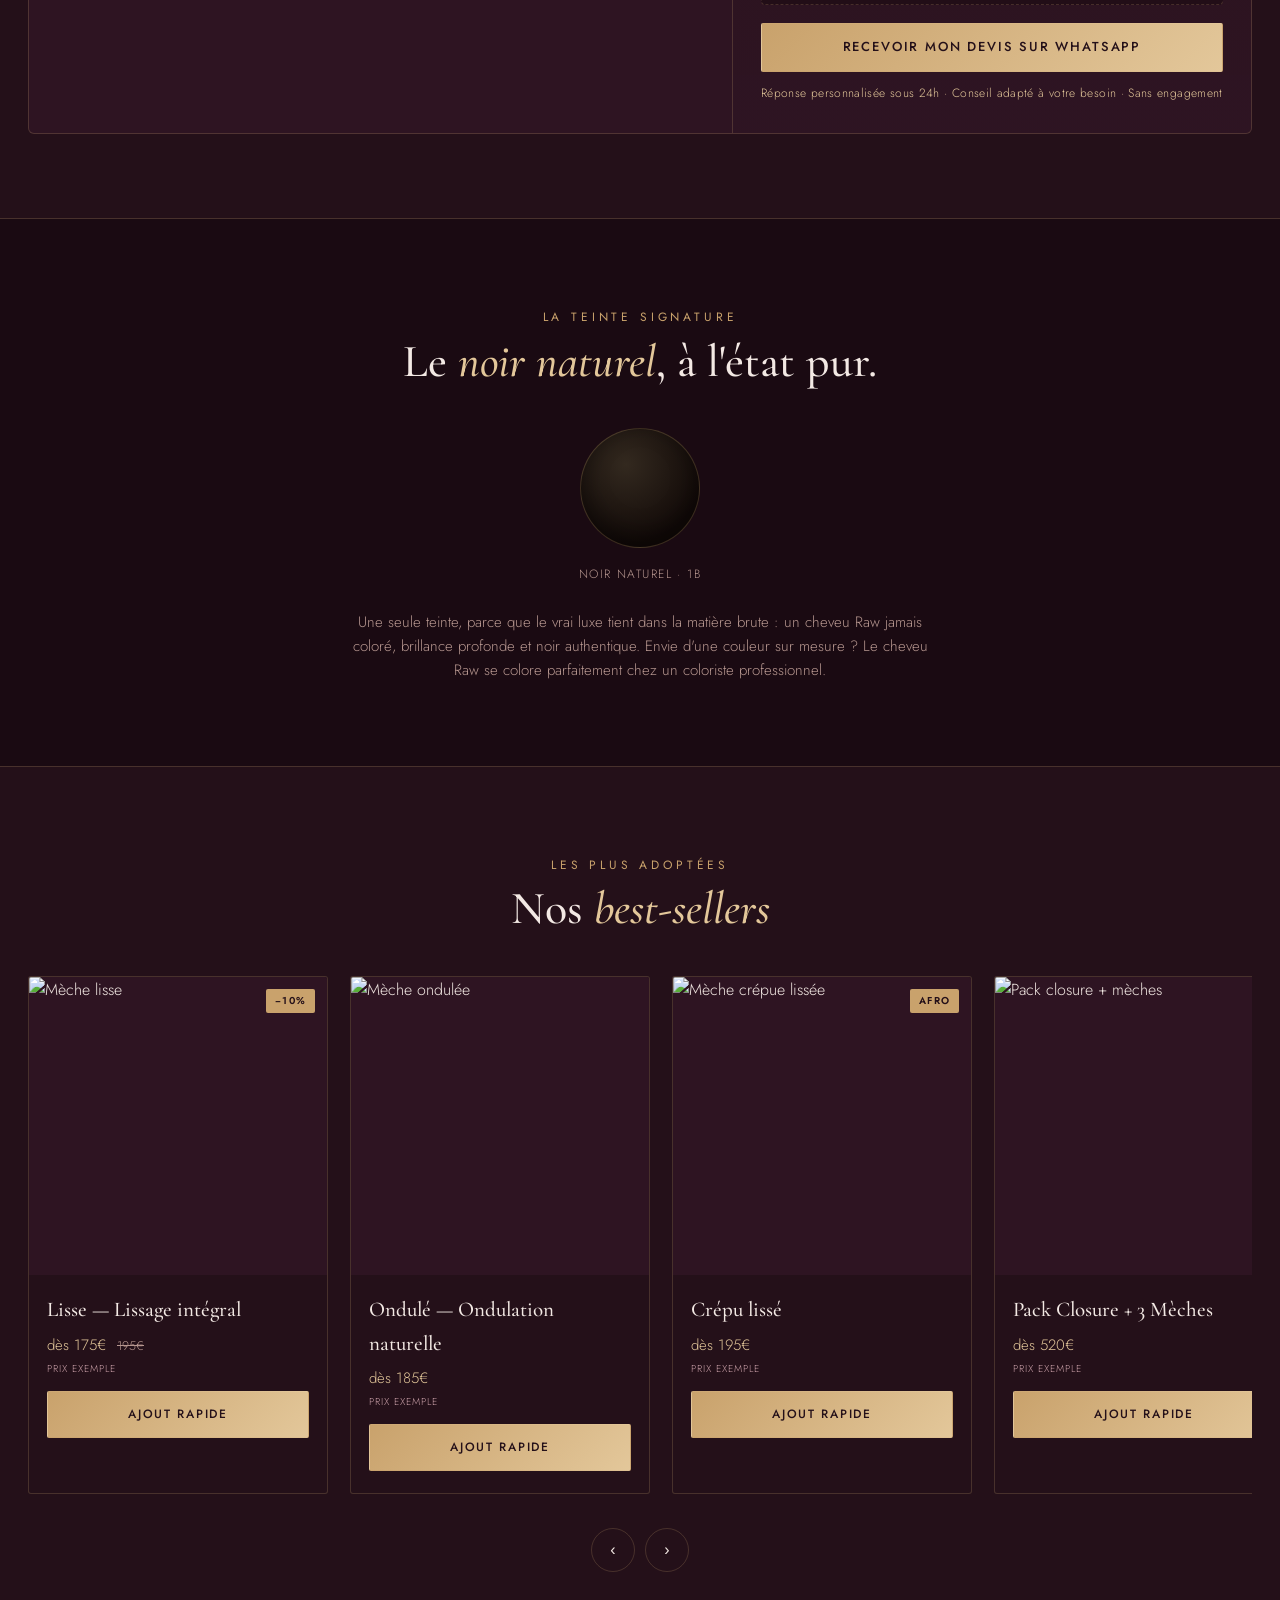
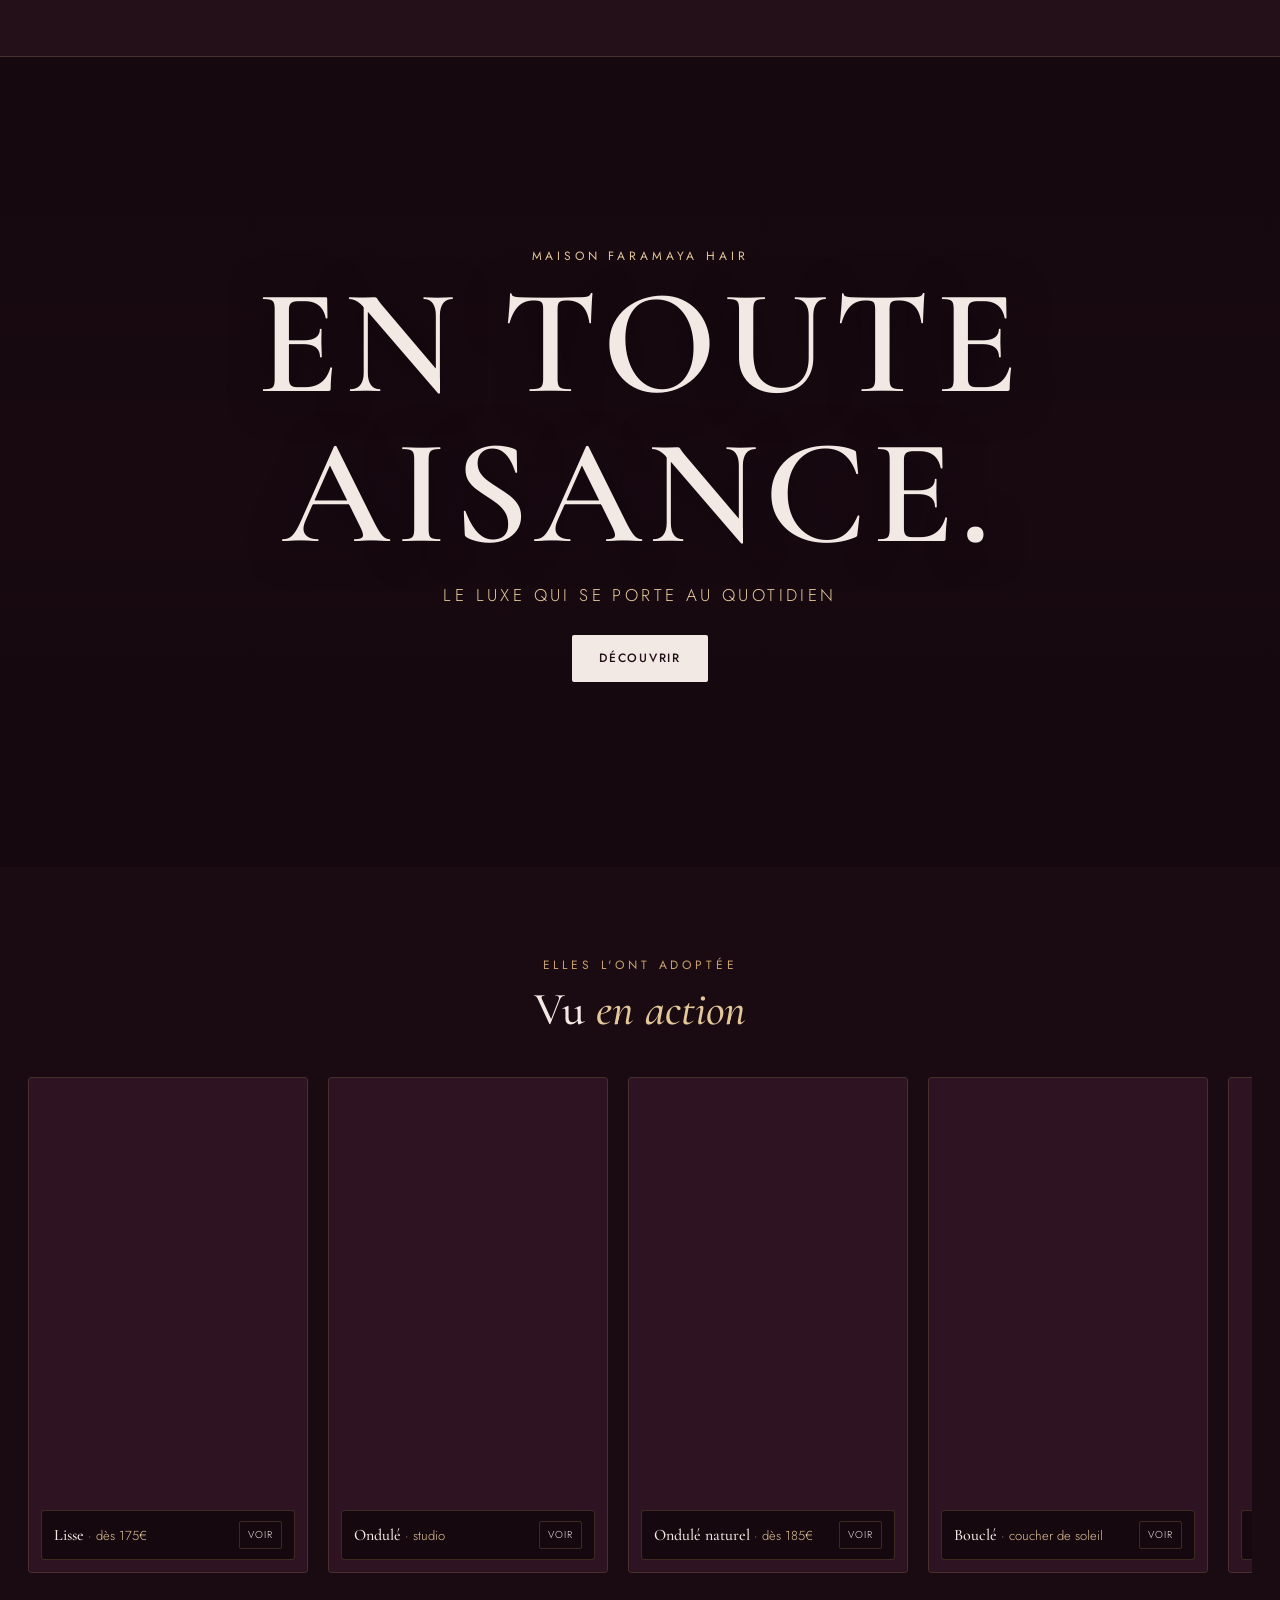
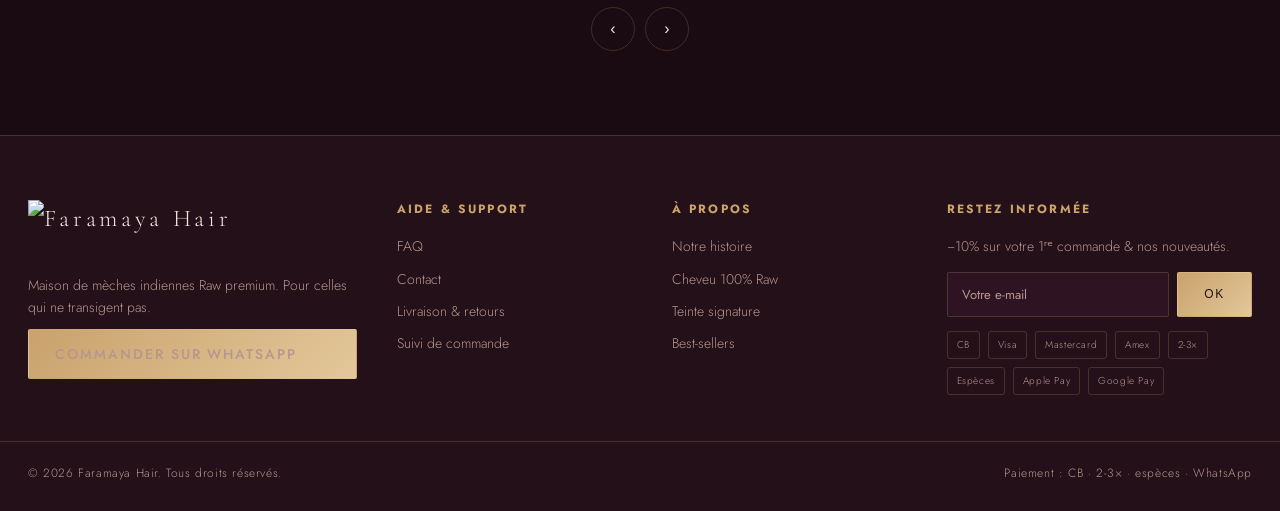
==== commit fb75a66b: "Add files via upload" ====
--- a/index.html
+++ b/index.html
@@ -4,6 +4,8 @@
 <meta charset="UTF-8">
 <meta name="viewport" content="width=device-width, initial-scale=1.0">
 <title>FARAMAYA HAIR — Mèches indiennes Raw premium</title>
+<link rel="icon" type="image/png" href="https://d2ol7oe51mr4n9.cloudfront.net/user_3EfYsdzwRq5oIOEXm3bSsTimKQL/9ad7c963-1390-434b-b6f0-b5ee5243370f.png">
+<link rel="apple-touch-icon" href="https://d2ol7oe51mr4n9.cloudfront.net/user_3EfYsdzwRq5oIOEXm3bSsTimKQL/9ad7c963-1390-434b-b6f0-b5ee5243370f.png">
 <meta name="description" content="Mèches 100% Raw, collectées d'une seule donatrice, jamais traitées. Lisse, wavy, curly, bob, kinky. Densité réelle, brillance durable. Livraison 72h, paiement flexible.">
 <link rel="preconnect" href="https://fonts.googleapis.com">
 <link rel="preconnect" href="https://fonts.gstatic.com" crossorigin>
@@ -165,6 +167,59 @@
 .foot-bottom{border-top:1px solid var(--line);margin-top:46px;padding-top:22px;display:flex;justify-content:space-between;font-size:12px;color:var(--muted);letter-spacing:.05em;flex-wrap:wrap;gap:10px}
 
 .wa{position:fixed;right:22px;bottom:22px;z-index:60;background:#1f9e54;color:#fff;width:56px;height:56px;border-radius:50%;display:flex;align-items:center;justify-content:center;box-shadow:0 14px 30px rgba(0,0,0,.4);font-size:24px}
+.logo img{height:48px;width:auto;display:block}
+.foot-logo img{height:60px;width:auto;display:block}
+.tabs{display:flex;justify-content:center;gap:10px;margin:30px 0 6px}
+.tab-btn{font-family:var(--sans);font-size:13px;letter-spacing:.14em;text-transform:uppercase;font-weight:500;padding:13px 32px;border:1px solid var(--line);background:none;color:var(--muted);cursor:pointer;border-radius:2px;transition:.25s}
+.tab-btn.active{background:linear-gradient(135deg,var(--gold),var(--gold-2));color:#241019;border-color:transparent}
+.tab-meta{font-size:13px;color:var(--muted);margin:10px auto 0;max-width:700px}
+.tab-pane{display:none}.tab-pane.active{display:block}
+.col-grid{display:grid;grid-template-columns:repeat(4,1fr);gap:18px;margin-top:34px}
+.col-grid.two{grid-template-columns:repeat(2,1fr);max-width:780px;margin:34px auto 0}
+.col{position:relative;border-radius:3px;overflow:hidden;border:1px solid var(--line);min-height:440px;display:flex}
+.col>img{position:absolute;inset:0;width:100%;height:100%;object-fit:cover;transition:.6s}
+.col:hover>img{transform:scale(1.05)}
+.col .ov{position:relative;z-index:2;width:100%;display:flex;flex-direction:column;justify-content:flex-end;padding:22px 20px;background:linear-gradient(to top,rgba(18,7,12,.95) 14%,rgba(18,7,12,.05) 62%);text-align:left}
+.col h3{font-family:var(--serif);font-size:26px;font-weight:500}
+.col .size{font-size:11px;letter-spacing:.14em;text-transform:uppercase;color:var(--gold-2);margin:4px 0 12px}
+.col ul{list-style:none;display:flex;flex-wrap:wrap;gap:6px;margin-bottom:14px;padding:0}
+.col ul li{font-size:12px;color:var(--cream);border:1px solid var(--line);border-radius:30px;padding:4px 11px}
+.col ul li.star{border-color:var(--gold);color:var(--gold-2)}
+.col .btn{width:100%;justify-content:center}
+.config{max-width:880px;margin:0 auto;border:1px solid var(--line);border-radius:4px;background:var(--plum-3);padding:30px 28px 30px;text-align:left}
+.config h4{font-family:var(--serif);font-size:26px;font-weight:500;margin-bottom:4px;text-align:center}
+.config .sub{font-size:13px;color:var(--muted);text-align:center;margin-bottom:22px}
+.cfg-row{display:flex;align-items:center;gap:10px;flex-wrap:wrap;margin-bottom:14px}
+.cfg-row .lbl{font-size:11px;letter-spacing:.14em;text-transform:uppercase;color:var(--gold);min-width:92px}
+.chip{font-size:13px;color:var(--cream);border:1px solid var(--line);border-radius:30px;padding:8px 16px;cursor:pointer;transition:.2s;background:none;font-family:var(--sans)}
+.chip:hover{border-color:var(--gold)}
+.chip.on{background:linear-gradient(135deg,var(--gold),var(--gold-2));color:#241019;border-color:transparent;font-weight:500}
+.config .btn{margin-top:14px;width:100%;justify-content:center}
+.cfg-lead{font-size:16px;color:var(--cream);opacity:.9;max-width:640px;margin:14px auto 0}
+.steps{display:flex;align-items:center;justify-content:center;gap:16px;flex-wrap:wrap;margin:34px auto 0;padding:13px 26px;border:1px solid var(--line);border-radius:40px;width:fit-content;background:rgba(46,20,34,.45)}
+.step{display:flex;align-items:center;gap:9px;font-size:12.5px;letter-spacing:.1em;text-transform:uppercase;color:var(--cream)}
+.step-n{width:24px;height:24px;border-radius:50%;background:linear-gradient(135deg,var(--gold),var(--gold-2));color:#241019;font-size:12px;font-weight:600;display:flex;align-items:center;justify-content:center;font-family:var(--sans)}
+.step-sep{color:var(--gold);font-size:15px}
+.cfg-card{display:grid;grid-template-columns:1.15fr .85fr;margin-top:36px;border:1px solid var(--line);border-radius:6px;overflow:hidden;background:var(--plum-3);text-align:left}
+.cfg-left{padding:32px 30px}
+.cfg-right{padding:30px 28px;background:linear-gradient(180deg,rgba(26,10,18,.55),rgba(46,20,34,.45));border-left:1px solid var(--line)}
+.cfg-field{margin-bottom:20px}
+.cfg-row{display:flex;align-items:center;gap:9px;flex-wrap:wrap;margin-bottom:0}
+.cfg-row .lbl{font-size:11px;letter-spacing:.14em;text-transform:uppercase;color:var(--gold);min-width:84px}
+.cfg-help{font-size:12px;color:var(--muted);margin:9px 0 0;line-height:1.5;font-style:italic}
+.preview-head h4{font-family:var(--serif);font-size:22px;font-weight:500}
+.preview-head p{font-size:12px;color:var(--muted);margin-bottom:14px}
+.preview-img{border-radius:4px;overflow:hidden;border:1px solid var(--line);aspect-ratio:4/5;background:var(--plum-2)}
+.preview-img img{width:100%;height:100%;object-fit:cover;transition:opacity .4s ease, filter .4s ease}
+.preview-note{font-size:11px;color:var(--rose);margin-top:10px;line-height:1.5}
+.summary{margin-top:22px;padding:16px 18px;border:1px dashed var(--line);border-radius:4px;background:rgba(18,7,12,.4)}
+.sum-label{font-size:11px;letter-spacing:.16em;text-transform:uppercase;color:var(--gold)}
+.sum-text{font-family:var(--serif);font-size:17px;color:var(--cream);margin-top:6px;line-height:1.55}
+.cfg-cta{width:100%;justify-content:center;margin-top:18px;font-size:13px}
+.reassure{font-size:12px;color:var(--gold-2);text-align:center;margin-top:12px;letter-spacing:.03em;line-height:1.6}
+@media(max-width:980px){.col-grid{grid-template-columns:repeat(2,1fr)}}
+@media(max-width:880px){.cfg-card{grid-template-columns:1fr}.cfg-right{border-left:none;border-top:1px solid var(--line);order:-1}.preview-img{aspect-ratio:16/11}}
+@media(max-width:560px){.col-grid,.col-grid.two{grid-template-columns:1fr}.tabs{flex-wrap:wrap}.logo img{height:40px}.cfg-left,.cfg-right{padding:24px 20px}.steps{gap:10px;padding:12px 16px}.step{font-size:11px}}
 
 @media(max-width:980px){
   .wrap{padding:0 18px}
@@ -213,7 +268,7 @@
 <!-- 2 -->
 <header>
   <div class="wrap nav">
-    <a href="#top" class="logo">FARA<span>MAYA</span><em style="font-style:normal;font-size:13px;letter-spacing:.36em;color:var(--muted);margin-left:9px">HAIR</em></a>
+    <a href="#top" class="logo"><img src="https://d2ol7oe51mr4n9.cloudfront.net/user_3EfYsdzwRq5oIOEXm3bSsTimKQL/03a51b67-aaa6-424c-8653-7306e2a0af9c.png" alt="Faramaya Hair"></a>
     <nav class="menu">
       <a href="#collection">Boutique</a>
       <a href="#collection">Textures</a>
@@ -265,30 +320,66 @@
   <a class="tile" href="#bestsellers"><img src="https://d2ol7oe51mr4n9.cloudfront.net/user_3EfYsdzwRq5oIOEXm3bSsTimKQL/769f7b8d-8eeb-43c1-aff0-ea32946f7961.png" alt="Best-sellers"><div class="tl"><h3>Best-sellers</h3><p>2 achetées = −50% sur la 2ᵉ</p><span class="btn btn-ghost">Acheter</span></div></a>
 </div>
 
-<!-- 6 collection -->
+<!-- 6 catalogue -->
 <section class="block" id="collection">
   <div class="wrap center">
-    <span class="eyebrow">Acheter par texture</span>
-    <h2 class="title">Notre <em>collection</em></h2>
-    <div class="cat-grid">
-      <div class="cat"><img src="https://d2ol7oe51mr4n9.cloudfront.net/user_3EfYsdzwRq5oIOEXm3bSsTimKQL/da787040-8e02-406a-acd8-dc245cffbc10.png" alt="Mèche lisse"><div class="ov"><h3>Lisse</h3><span>Lissage intégral</span><a href="#bestsellers" class="btn btn-gold">Acheter</a></div></div>
-      <div class="cat"><img src="https://d2ol7oe51mr4n9.cloudfront.net/user_3EfYsdzwRq5oIOEXm3bSsTimKQL/624a4077-0fc0-46ac-812e-fb9aa49e29a0.png" alt="Mèche ondulée"><div class="ov"><h3>Ondulé</h3><span>Ondulation naturelle</span><a href="#bestsellers" class="btn btn-gold">Acheter</a></div></div>
-      <div class="cat"><img src="https://d2ol7oe51mr4n9.cloudfront.net/user_3EfYsdzwRq5oIOEXm3bSsTimKQL/294e5554-7169-435e-9c64-18fdf2c73591.png" alt="Mèche bouclée"><div class="ov"><h3>Bouclé</h3><span>Boucle profonde</span><a href="#bestsellers" class="btn btn-gold">Acheter</a></div></div>
-      <div class="cat"><img src="https://d2ol7oe51mr4n9.cloudfront.net/user_3EfYsdzwRq5oIOEXm3bSsTimKQL/3a2bc7bc-ab5a-4543-abd6-0a1e0bb925a5.png" alt="Carré lace"><div class="ov"><h3>Carré</h3><span>Carré lace</span><a href="#bestsellers" class="btn btn-gold">Acheter</a></div></div>
-      <div class="cat"><img src="https://d2ol7oe51mr4n9.cloudfront.net/user_3EfYsdzwRq5oIOEXm3bSsTimKQL/2e8677b4-1c26-4eb3-99c8-0380fbb00086.png" alt="Mèche crépue lissée"><div class="ov"><h3>Crépu lissé</h3><span>Texture afro</span><a href="#bestsellers" class="btn btn-gold">Acheter</a></div></div>
-    </div>
-  </div>
-</section>
-
-<!-- 7 find your fit -->
-<section class="fit" id="fit">
-  <img src="https://d2ol7oe51mr4n9.cloudfront.net/user_3EfYsdzwRq5oIOEXm3bSsTimKQL/294e5554-7169-435e-9c64-18fdf2c73591.png" alt="Trouvez votre style Faramaya">
-  <div class="fc">
-    <span class="eyebrow">Trouvez votre style</span>
-    <h2 class="title">Votre texture, votre teinte, <em>votre longueur.</em></h2>
-    <div class="hero-cta">
-      <a href="#teintes" class="btn btn-gold">La teinte signature</a>
-      <a href="#commander" class="btn btn-ghost">Conseil sur WhatsApp</a>
+    <span class="eyebrow">Notre catalogue</span>
+    <h2 class="title">Perruques &amp; <em>Tissages</em></h2>
+    <div class="tabs">
+      <button class="tab-btn active" data-tab="perruques">Perruques</button>
+      <button class="tab-btn" data-tab="tissages">Tissages</button>
+    </div>
+
+    <div class="tab-pane active" id="tab-perruques">
+      <p class="tab-meta">Tailles 8–28" · Origines Indien · Vietnamien · Burmese · Grade SDD ou DD · Closure HD ou normale</p>
+      <div class="col-grid two">
+        <div class="col"><img src="https://d2ol7oe51mr4n9.cloudfront.net/user_3EfYsdzwRq5oIOEXm3bSsTimKQL/da787040-8e02-406a-acd8-dc245cffbc10.png" alt="Perruque lisse"><div class="ov"><h3>Lisse</h3><div class="size">Bone Straight · 8–28"</div><ul><li>Bone Straight</li><li>Closure HD</li><li>Closure normale</li></ul><a href="#fit" class="btn btn-gold">Configurer</a></div></div>
+        <div class="col"><img src="https://d2ol7oe51mr4n9.cloudfront.net/user_3EfYsdzwRq5oIOEXm3bSsTimKQL/294e5554-7169-435e-9c64-18fdf2c73591.png" alt="Perruque bouclée"><div class="ov"><h3>Bouclé</h3><div class="size">8–28"</div><ul><li>Afro Kinky</li><li>Kinky Curl</li><li>Deep Wave</li><li>Body Wave</li></ul><a href="#fit" class="btn btn-gold">Configurer</a></div></div>
+      </div>
+    </div>
+
+    <div class="tab-pane" id="tab-tissages">
+      <p class="tab-meta">Mèches à coudre · cheveu Raw · grades SDD / DD</p>
+      <div class="col-grid">
+        <div class="col"><img src="https://d2ol7oe51mr4n9.cloudfront.net/user_3EfYsdzwRq5oIOEXm3bSsTimKQL/da787040-8e02-406a-acd8-dc245cffbc10.png" alt="Tissage straight"><div class="ov"><h3>Straight</h3><div class="size">8–30"</div><ul><li>Bone Straight</li></ul><a href="#fit" class="btn btn-gold">Configurer</a></div></div>
+        <div class="col"><img src="https://d2ol7oe51mr4n9.cloudfront.net/user_3EfYsdzwRq5oIOEXm3bSsTimKQL/624a4077-0fc0-46ac-812e-fb9aa49e29a0.png" alt="Tissage wave"><div class="ov"><h3>Wave</h3><div class="size">8–28"</div><ul><li class="star">Body Wave ★</li><li>Loose Wave</li><li>Deep Wave</li><li>Body Twist</li><li>Body Tip Twist</li></ul><a href="#fit" class="btn btn-gold">Configurer</a></div></div>
+        <div class="col"><img src="https://d2ol7oe51mr4n9.cloudfront.net/user_3EfYsdzwRq5oIOEXm3bSsTimKQL/294e5554-7169-435e-9c64-18fdf2c73591.png" alt="Tissage curly"><div class="ov"><h3>Curly</h3><div class="size">8–20"</div><ul><li>Fumi</li><li>Bouncy</li><li>Circle</li><li>Round Twist</li><li>Pixie</li><li>Deep Twist · 8–28"</li><li>Finger</li></ul><a href="#fit" class="btn btn-gold">Configurer</a></div></div>
+        <div class="col"><img src="https://d2ol7oe51mr4n9.cloudfront.net/user_3EfYsdzwRq5oIOEXm3bSsTimKQL/2e8677b4-1c26-4eb3-99c8-0380fbb00086.png" alt="Tissage afro"><div class="ov"><h3>Afro</h3><div class="size">8–30"</div><ul><li>Afro Kinky</li><li>Kinky Curl</li><li>Yaki Straight</li></ul><a href="#fit" class="btn btn-gold">Configurer</a></div></div>
+      </div>
+    </div>
+  </div>
+</section>
+
+<!-- 7 configurateur -->
+<section class="block" id="fit" style="background:var(--plum-2);border-top:1px solid var(--line);border-bottom:1px solid var(--line)">
+  <div class="wrap">
+    <div class="center">
+      <span class="eyebrow">Composez votre commande</span>
+      <h2 class="title">Créez votre chevelure <em>sur mesure</em></h2>
+      <p class="cfg-lead">Sélectionnez vos préférences et visualisez votre rendu avant de recevoir un devis personnalisé sur WhatsApp.</p>
+    </div>
+    <div class="steps">
+      <div class="step"><span class="step-n">1</span> Personnalisez</div>
+      <span class="step-sep">→</span>
+      <div class="step"><span class="step-n">2</span> Visualisez</div>
+      <span class="step-sep">→</span>
+      <div class="step"><span class="step-n">3</span> Recevez votre devis</div>
+    </div>
+    <div class="cfg-card">
+      <div class="cfg-left" id="cfgFields"></div>
+      <div class="cfg-right">
+        <div class="preview">
+          <div class="preview-head"><h4>Aperçu du rendu</h4><p>Visualisation indicative selon vos choix</p></div>
+          <div class="preview-img"><img id="previewImg" src="https://d2ol7oe51mr4n9.cloudfront.net/user_3EfYsdzwRq5oIOEXm3bSsTimKQL/716b068c-2eff-465d-8807-342f3d0045f9.png" alt="Aperçu du rendu"></div>
+          <p class="preview-note">Le rendu final peut varier selon la densité, la pose et la personnalisation.</p>
+        </div>
+        <div class="summary">
+          <span class="sum-label">Votre sélection</span>
+          <p id="summaryText" class="sum-text"></p>
+        </div>
+        <a id="waBtn" href="#" target="_blank" rel="noopener" class="btn btn-gold cfg-cta">Recevoir mon devis sur WhatsApp</a>
+        <p class="reassure">Réponse personnalisée sous 24h · Conseil adapté à votre besoin · Sans engagement</p>
+      </div>
     </div>
   </div>
 </section>
@@ -344,8 +435,6 @@
       <div class="reel"><div class="rv"><video src="https://d8j0ntlcm91z4.cloudfront.net/user_3EfYsdzwRq5oIOEXm3bSsTimKQL/hf_20260626_152037_e53c1b52-ad8d-4c12-96ab-c094b7cd28a7.mp4" poster="https://d2ol7oe51mr4n9.cloudfront.net/user_3EfYsdzwRq5oIOEXm3bSsTimKQL/624a4077-0fc0-46ac-812e-fb9aa49e29a0.png" muted loop playsinline onmouseover="this.play()" onmouseout="this.pause()"></video><div class="tag"><div><b>Ondulé naturel</b><span> · dès 185€</span></div><a href="#commander" class="ad">Voir</a></div></div></div>
       <div class="reel"><div class="rv"><video src="https://d8j0ntlcm91z4.cloudfront.net/user_3EfYsdzwRq5oIOEXm3bSsTimKQL/hf_20260626_152046_86d5bbd6-986c-4e68-afd0-e428b62ec78c.mp4" poster="https://d2ol7oe51mr4n9.cloudfront.net/user_3EfYsdzwRq5oIOEXm3bSsTimKQL/daad1070-a64d-4ea2-8874-752d4fe5e336.png" muted loop playsinline onmouseover="this.play()" onmouseout="this.pause()"></video><div class="tag"><div><b>Bouclé</b><span> · coucher de soleil</span></div><a href="#commander" class="ad">Voir</a></div></div></div>
       <div class="reel"><div class="rv"><video src="https://d8j0ntlcm91z4.cloudfront.net/user_3EfYsdzwRq5oIOEXm3bSsTimKQL/hf_20260626_152039_707c0c0e-7fc3-4996-a9ce-aa012aa80faf.mp4" poster="https://d2ol7oe51mr4n9.cloudfront.net/user_3EfYsdzwRq5oIOEXm3bSsTimKQL/294e5554-7169-435e-9c64-18fdf2c73591.png" muted loop playsinline onmouseover="this.play()" onmouseout="this.pause()"></video><div class="tag"><div><b>Boucle profonde</b><span> · dès 190€</span></div><a href="#commander" class="ad">Voir</a></div></div></div>
-      <div class="reel"><div class="rv"><video src="https://d8j0ntlcm91z4.cloudfront.net/user_3EfYsdzwRq5oIOEXm3bSsTimKQL/hf_20260626_152203_4e49ab17-881a-4c8c-a751-253e4aa414a8.mp4" poster="https://d2ol7oe51mr4n9.cloudfront.net/user_3EfYsdzwRq5oIOEXm3bSsTimKQL/2e525e2a-2f97-4a00-ac0d-78aaa3c4c3f6.png" muted loop playsinline onmouseover="this.play()" onmouseout="this.pause()"></video><div class="tag"><div><b>Carré bouclé</b><span> · salon</span></div><a href="#commander" class="ad">Voir</a></div></div></div>
-      <div class="reel"><div class="rv"><video src="https://d8j0ntlcm91z4.cloudfront.net/user_3EfYsdzwRq5oIOEXm3bSsTimKQL/hf_20260626_152040_02ca5f09-633b-465b-97c4-662b726e2c93.mp4" poster="https://d2ol7oe51mr4n9.cloudfront.net/user_3EfYsdzwRq5oIOEXm3bSsTimKQL/3a2bc7bc-ab5a-4543-abd6-0a1e0bb925a5.png" muted loop playsinline onmouseover="this.play()" onmouseout="this.pause()"></video><div class="tag"><div><b>Carré lace</b><span> · dès 160€</span></div><a href="#commander" class="ad">Voir</a></div></div></div>
       <div class="reel"><div class="rv"><video src="https://d8j0ntlcm91z4.cloudfront.net/user_3EfYsdzwRq5oIOEXm3bSsTimKQL/hf_20260626_152044_8b4dbb63-1306-4d5d-82d4-25458ea2008b.mp4" poster="https://d2ol7oe51mr4n9.cloudfront.net/user_3EfYsdzwRq5oIOEXm3bSsTimKQL/4bfc85b2-c287-4caf-a3ec-76b79a2edba5.png" muted loop playsinline onmouseover="this.play()" onmouseout="this.pause()"></video><div class="tag"><div><b>Lisse</b><span> · lifestyle</span></div><a href="#commander" class="ad">Voir</a></div></div></div>
       <div class="reel"><div class="rv"><video src="https://d8j0ntlcm91z4.cloudfront.net/user_3EfYsdzwRq5oIOEXm3bSsTimKQL/hf_20260626_152042_15bbd53d-7eb4-41e1-9bc3-37dcc368d93d.mp4" poster="https://d2ol7oe51mr4n9.cloudfront.net/user_3EfYsdzwRq5oIOEXm3bSsTimKQL/2e8677b4-1c26-4eb3-99c8-0380fbb00086.png" muted loop playsinline onmouseover="this.play()" onmouseout="this.pause()"></video><div class="tag"><div><b>Crépu lissé</b><span> · dès 195€</span></div><a href="#commander" class="ad">Voir</a></div></div></div>
     </div>
@@ -357,7 +446,7 @@
 <footer id="commander">
   <div class="wrap foot-grid">
     <div>
-      <div class="foot-logo">FARA<span>MAYA</span> <em style="font-style:normal;font-size:13px;letter-spacing:.36em;color:var(--muted)">HAIR</em></div>
+      <div class="foot-logo"><img src="https://d2ol7oe51mr4n9.cloudfront.net/user_3EfYsdzwRq5oIOEXm3bSsTimKQL/03a51b67-aaa6-424c-8653-7306e2a0af9c.png" alt="Faramaya Hair"></div>
       <p style="margin-top:14px">Maison de mèches indiennes Raw premium. Pour celles qui ne transigent pas.</p>
       <a href="https://wa.me/33XXXXXXXXX" class="btn btn-gold" style="margin-top:8px">Commander sur WhatsApp</a>
     </div>
@@ -381,6 +470,93 @@
 <script>
 function scrollTrack(id,dir){var t=document.getElementById(id);t.scrollBy({left:dir*340,behavior:'smooth'});}
 document.querySelectorAll('.menu a').forEach(function(a){a.addEventListener('click',function(){document.querySelector('header').classList.remove('open');});});
+document.querySelectorAll('.tab-btn').forEach(function(b){b.addEventListener('click',function(){
+  document.querySelectorAll('.tab-btn').forEach(function(x){x.classList.remove('active');});
+  document.querySelectorAll('.tab-pane').forEach(function(x){x.classList.remove('active');});
+  b.classList.add('active'); document.getElementById('tab-'+b.dataset.tab).classList.add('active');
+});});
+
+/* ===== Configurateur Faramaya ===== */
+(function(){
+  var whatsappNumber = "33600000000"; // <-- numéro WhatsApp à remplacer
+
+  var fields = [
+    {key:'type',     label:'Type',     options:[{v:'Perruque'},{v:'Tissage'}]},
+    {key:'origine',  label:'Origine',  options:[{v:'Indien'},{v:'Vietnamien'},{v:'Burmese'}]},
+    {key:'grade',    label:'Grade',    options:[{v:'SDD'},{v:'DD'}], help:'SDD : qualité premium, cheveux plus épais et durables. · DD : qualité standard supérieure.'},
+    {key:'closure',  label:'Closure',  options:[{v:'HD'},{v:'Normale'}], help:'HD : finition plus invisible et naturelle. · Normale : finition classique.'},
+    {key:'texture',  label:'Texture',  options:[{v:'Bone Straight',k:'boneStraight'},{v:'Body Wave',k:'bodyWave'},{v:'Deep Wave',k:'deepWave'},{v:'Afro Kinky',k:'afroKinky'},{v:'Kinky Curl',k:'kinkyCurl'},{v:'Yaki Straight',k:'yakiStraight'}]},
+    {key:'taille',   label:'Taille',   options:[{v:'8"'},{v:'12"'},{v:'16"'},{v:'20"'},{v:'24"'},{v:'28"'},{v:'30"'}], help:'Les longueurs élevées donnent un rendu plus glamour et volumineux.'},
+    {key:'couleur',  label:'Couleur',  options:[{v:'Naturel noir'},{v:'Brun'},{v:'Blond'},{v:'Autre sur demande'}]},
+    {key:'quantite', label:'Quantité', options:[{v:'1 pack'},{v:'2 packs'},{v:'3 packs'},{v:'4 packs'}], help:'Conseil : 2 packs pour un rendu naturel, 3 à 4 packs pour plus de volume.'}
+  ];
+
+  var state = {type:'Perruque',origine:'Indien',grade:'SDD',closure:'HD',texture:'Bone Straight',taille:'16"',couleur:'Naturel noir',quantite:'2 packs'};
+
+  var previewImages = {
+    boneStraight:'https://d2ol7oe51mr4n9.cloudfront.net/user_3EfYsdzwRq5oIOEXm3bSsTimKQL/716b068c-2eff-465d-8807-342f3d0045f9.png',
+    bodyWave:'https://d2ol7oe51mr4n9.cloudfront.net/user_3EfYsdzwRq5oIOEXm3bSsTimKQL/154335b1-23af-4cea-8eab-df7b831726ce.png',
+    deepWave:'https://d2ol7oe51mr4n9.cloudfront.net/user_3EfYsdzwRq5oIOEXm3bSsTimKQL/73647be3-67fd-4ae9-975a-67bf8b5f42f4.png',
+    afroKinky:'https://d2ol7oe51mr4n9.cloudfront.net/user_3EfYsdzwRq5oIOEXm3bSsTimKQL/d558331a-6762-4211-a2a5-d1b1f4987608.png',
+    kinkyCurl:'https://d2ol7oe51mr4n9.cloudfront.net/user_3EfYsdzwRq5oIOEXm3bSsTimKQL/8e3e7a5f-a0cc-4b46-a983-0beec26d6fdc.png',
+    yakiStraight:'https://d2ol7oe51mr4n9.cloudfront.net/user_3EfYsdzwRq5oIOEXm3bSsTimKQL/00ff0d02-e88e-477c-803a-fdc087b87973.png'
+  };
+  var defaultPreview = 'https://d2ol7oe51mr4n9.cloudfront.net/user_3EfYsdzwRq5oIOEXm3bSsTimKQL/716b068c-2eff-465d-8807-342f3d0045f9.png';
+  var colorFilters = {
+    'Naturel noir':'none',
+    'Brun':'sepia(.32) saturate(1.15) brightness(1.05) hue-rotate(-8deg)',
+    'Blond':'sepia(.55) saturate(1.2) brightness(1.32)',
+    'Autre sur demande':'none'
+  };
+
+  var container = document.getElementById('cfgFields');
+  if(!container) return;
+
+  fields.forEach(function(f){
+    var field=document.createElement('div'); field.className='cfg-field';
+    var row=document.createElement('div'); row.className='cfg-row';
+    var lbl=document.createElement('span'); lbl.className='lbl'; lbl.textContent=f.label; row.appendChild(lbl);
+    f.options.forEach(function(o){
+      var b=document.createElement('button'); b.type='button'; b.className='chip'+(state[f.key]===o.v?' on':'');
+      b.textContent=o.v;
+      b.addEventListener('click',function(){
+        state[f.key]=o.v;
+        row.querySelectorAll('.chip').forEach(function(x){x.classList.remove('on');});
+        b.classList.add('on');
+        update();
+      });
+      row.appendChild(b);
+    });
+    field.appendChild(row);
+    if(f.help){var h=document.createElement('p'); h.className='cfg-help'; h.textContent=f.help; field.appendChild(h);}
+    container.appendChild(field);
+  });
+
+  function textureKey(){
+    var opt=fields.find(function(f){return f.key==='texture';}).options.find(function(o){return o.v===state.texture;});
+    return opt?opt.k:null;
+  }
+  function update(){
+    // preview
+    var img=document.getElementById('previewImg');
+    var src=previewImages[textureKey()]||defaultPreview;
+    if(img){
+      if(img.getAttribute('src')!==src){img.style.opacity='0';setTimeout(function(){img.src=src;img.style.opacity='1';},180);}
+      img.style.filter=colorFilters[state.couleur]||'none';
+    }
+    // summary
+    var order=['type','origine','grade','closure','texture','taille','couleur','quantite'];
+    var sum=order.map(function(k){return state[k];}).join(' · ');
+    var st=document.getElementById('summaryText'); if(st) st.textContent=sum;
+    // whatsapp
+    var msg='Bonjour Faramaya Hair,\n\nJe souhaite recevoir un devis pour cette configuration :\n\n'+
+      'Type : '+state.type+'\nOrigine : '+state.origine+'\nGrade : '+state.grade+'\nClosure : '+state.closure+
+      '\nTexture : '+state.texture+'\nTaille : '+state.taille+'\nCouleur : '+state.couleur+'\nQuantité : '+state.quantite+'\n\nMerci.';
+    var wa=document.getElementById('waBtn');
+    if(wa) wa.href='https://wa.me/'+whatsappNumber+'?text='+encodeURIComponent(msg);
+  }
+  update();
+})();
 </script>
 </body>
 </html>
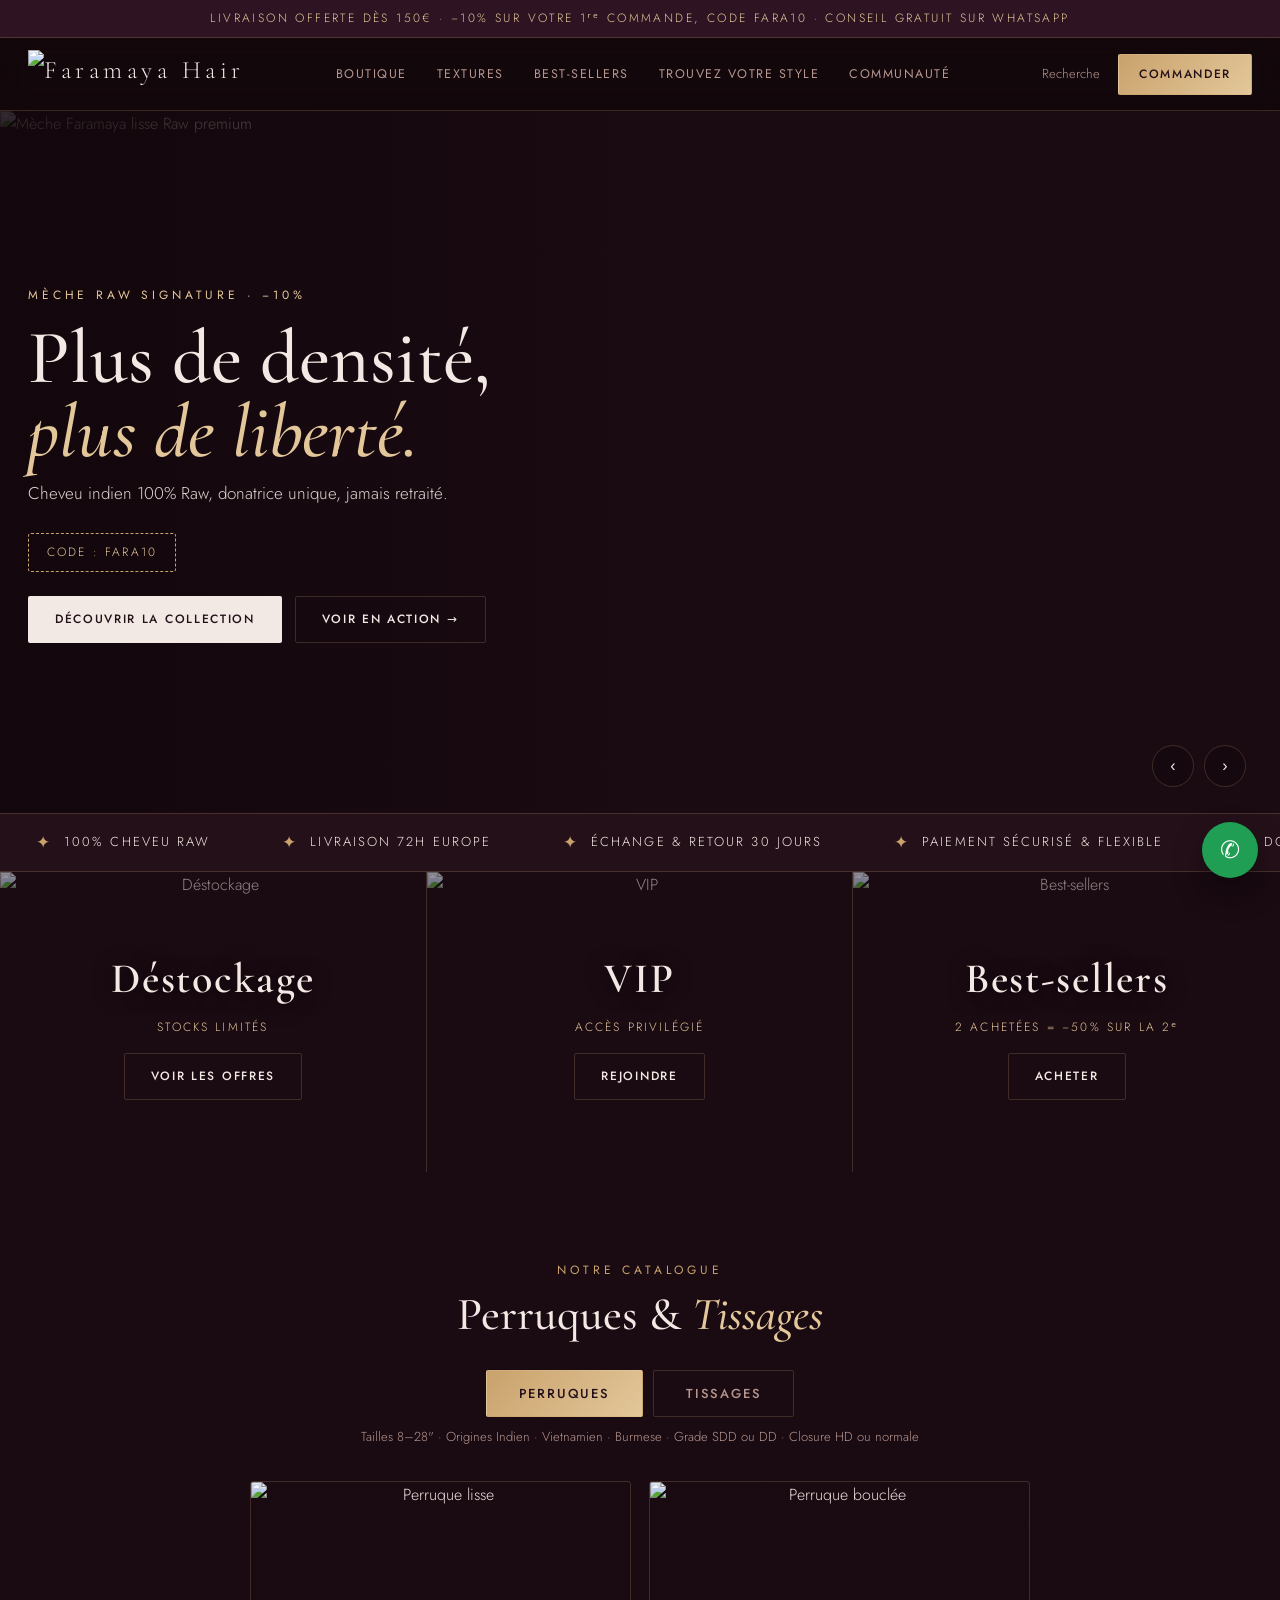
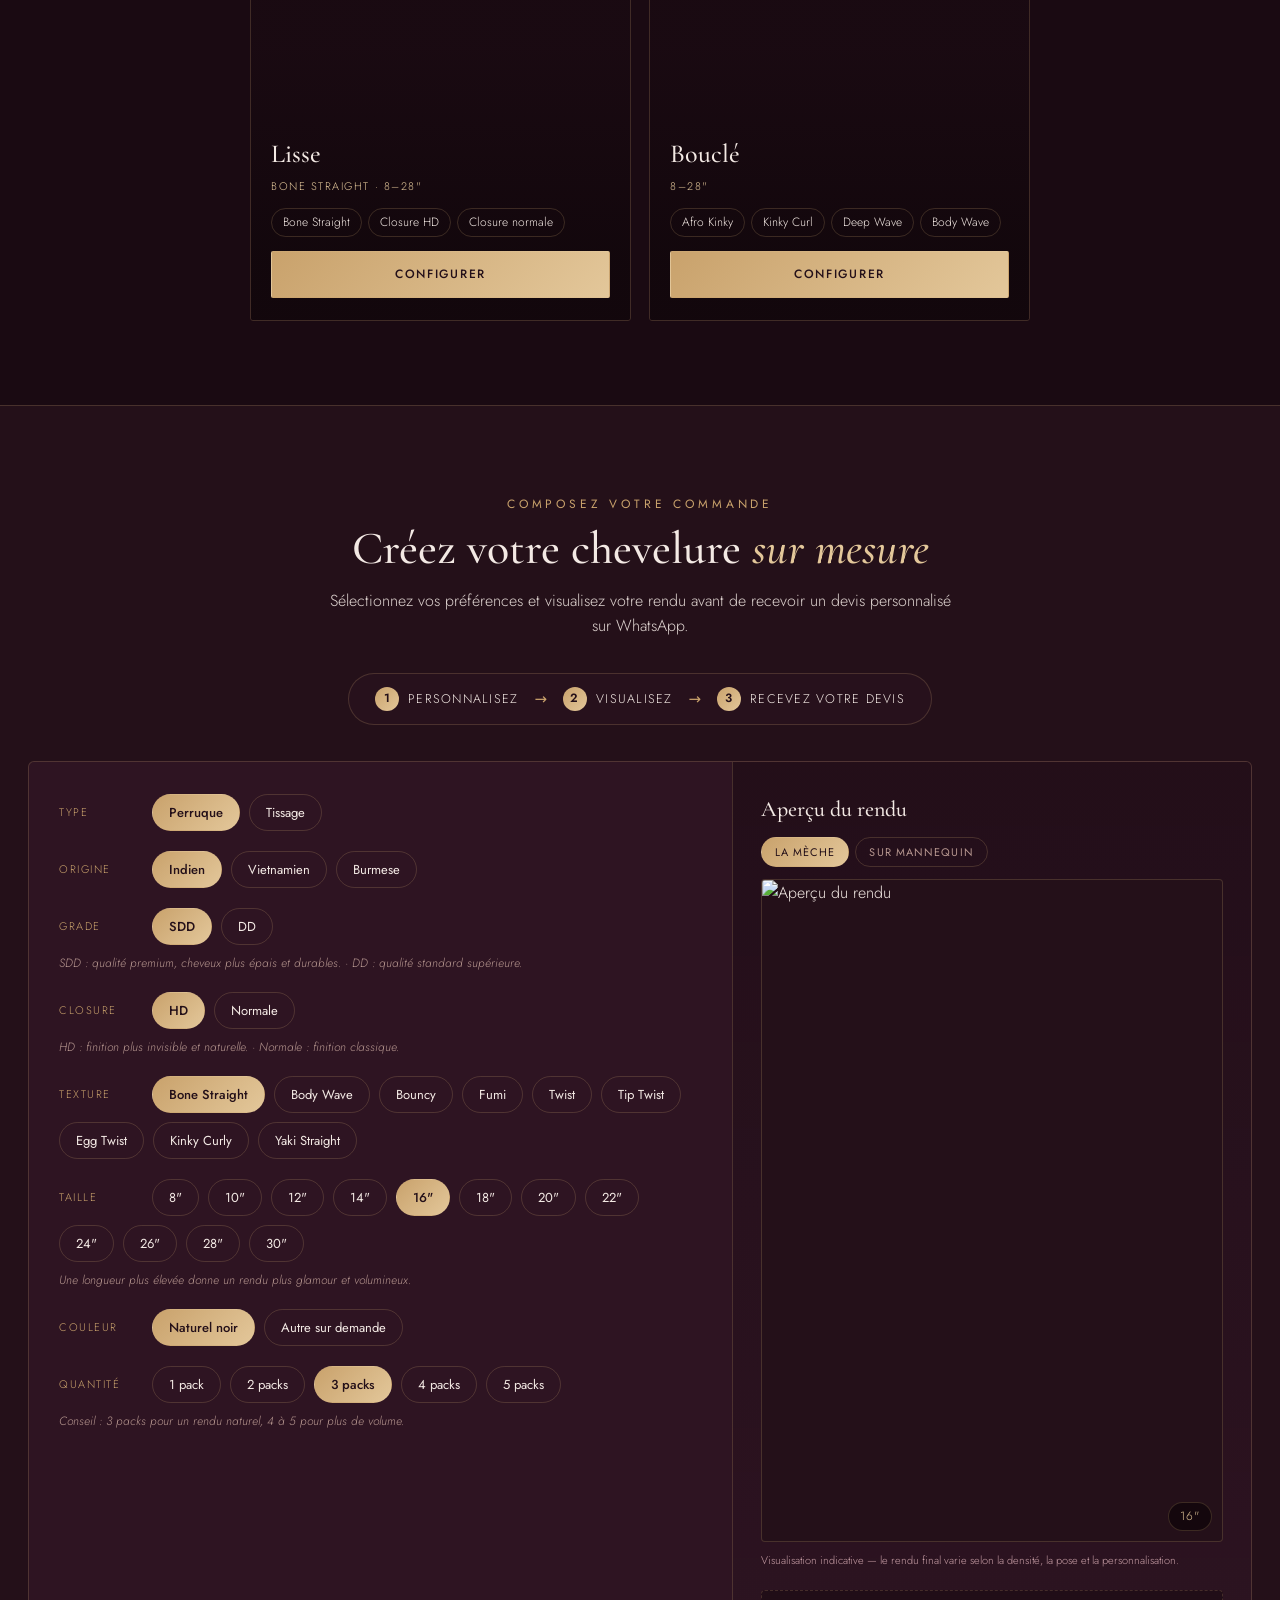
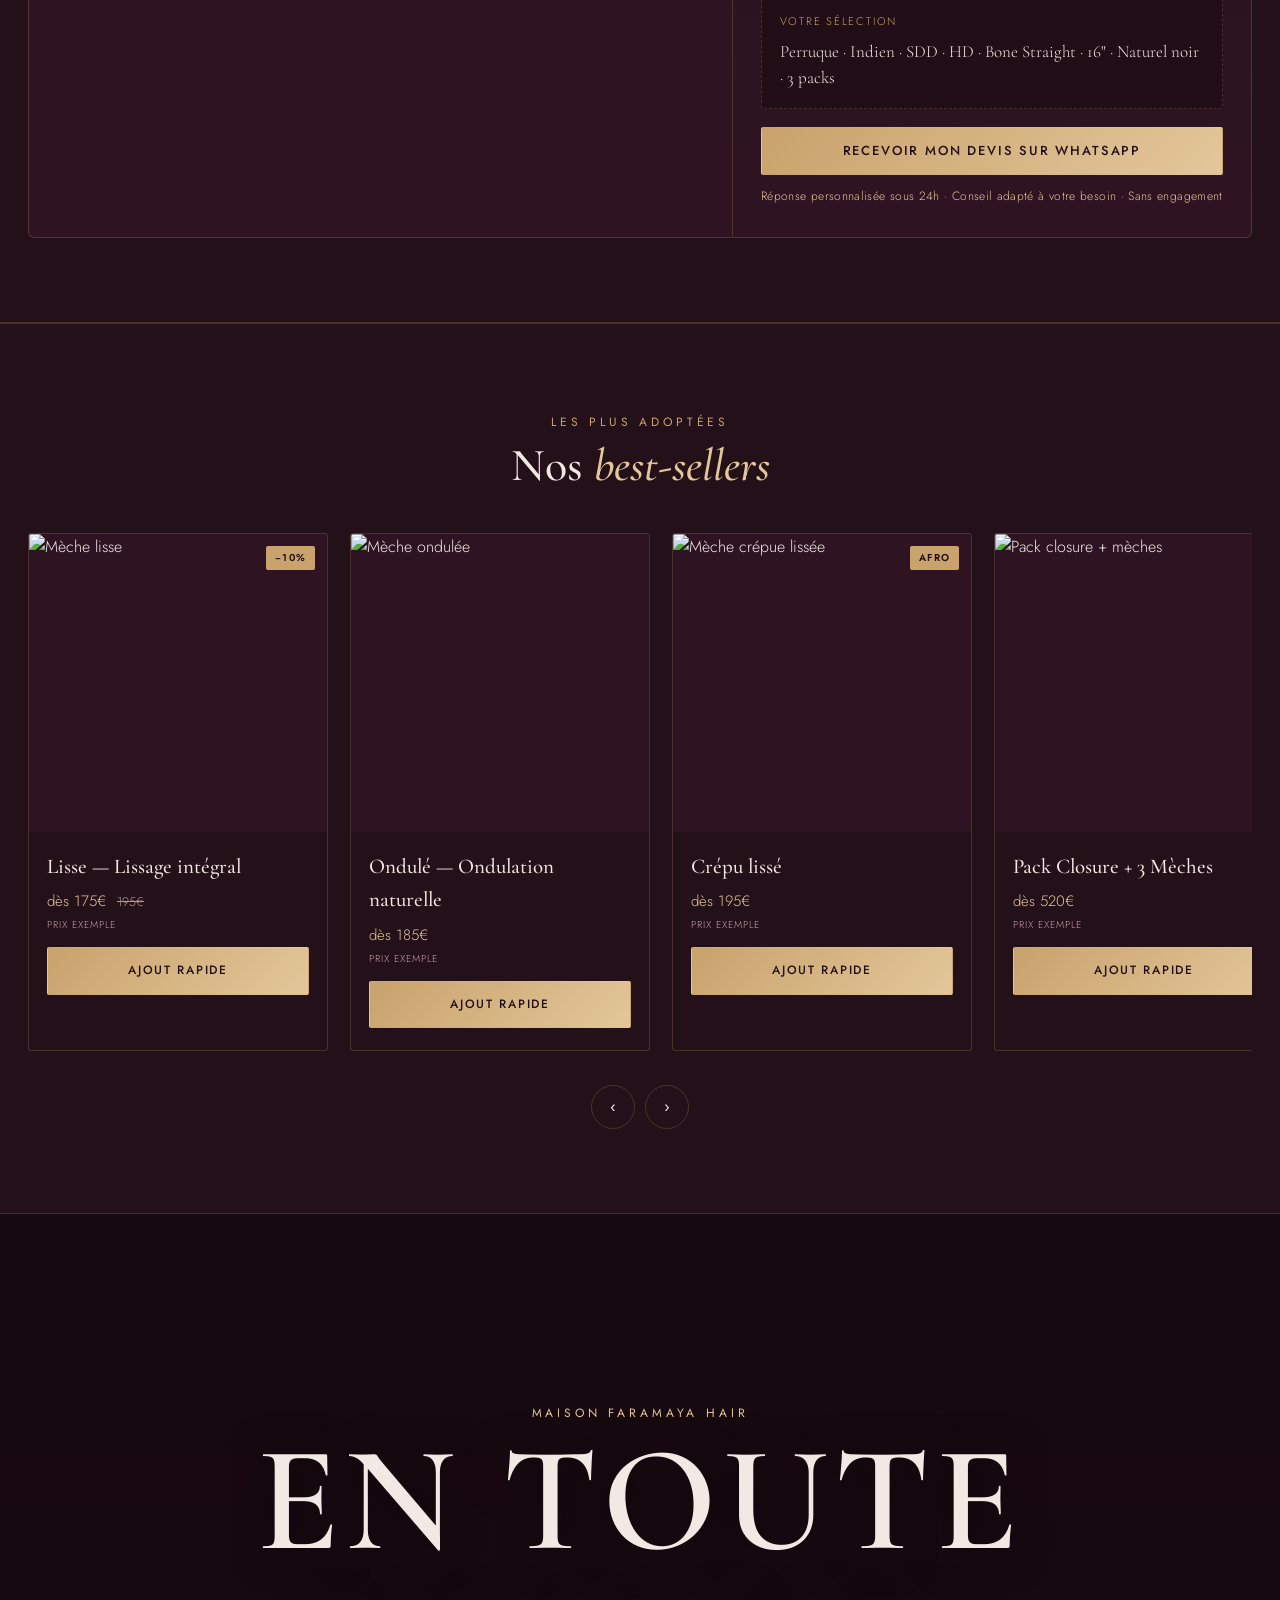
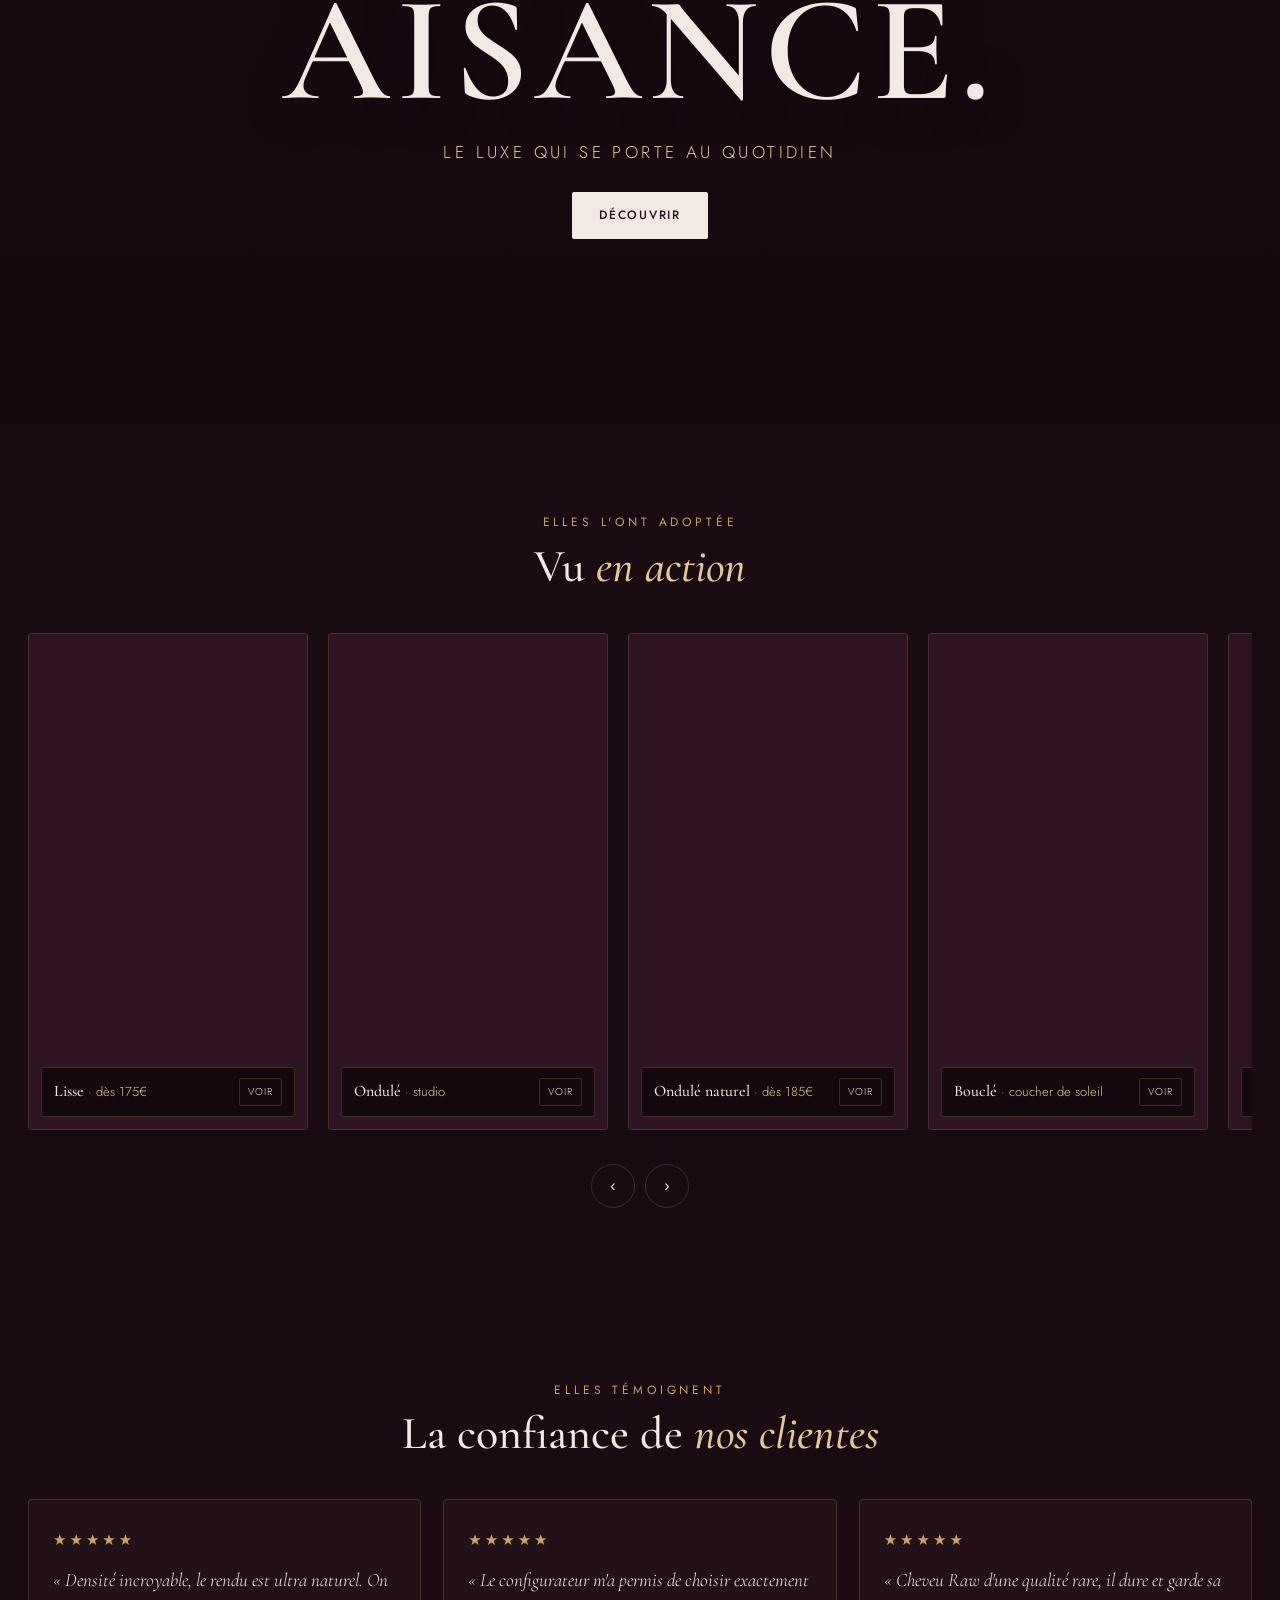
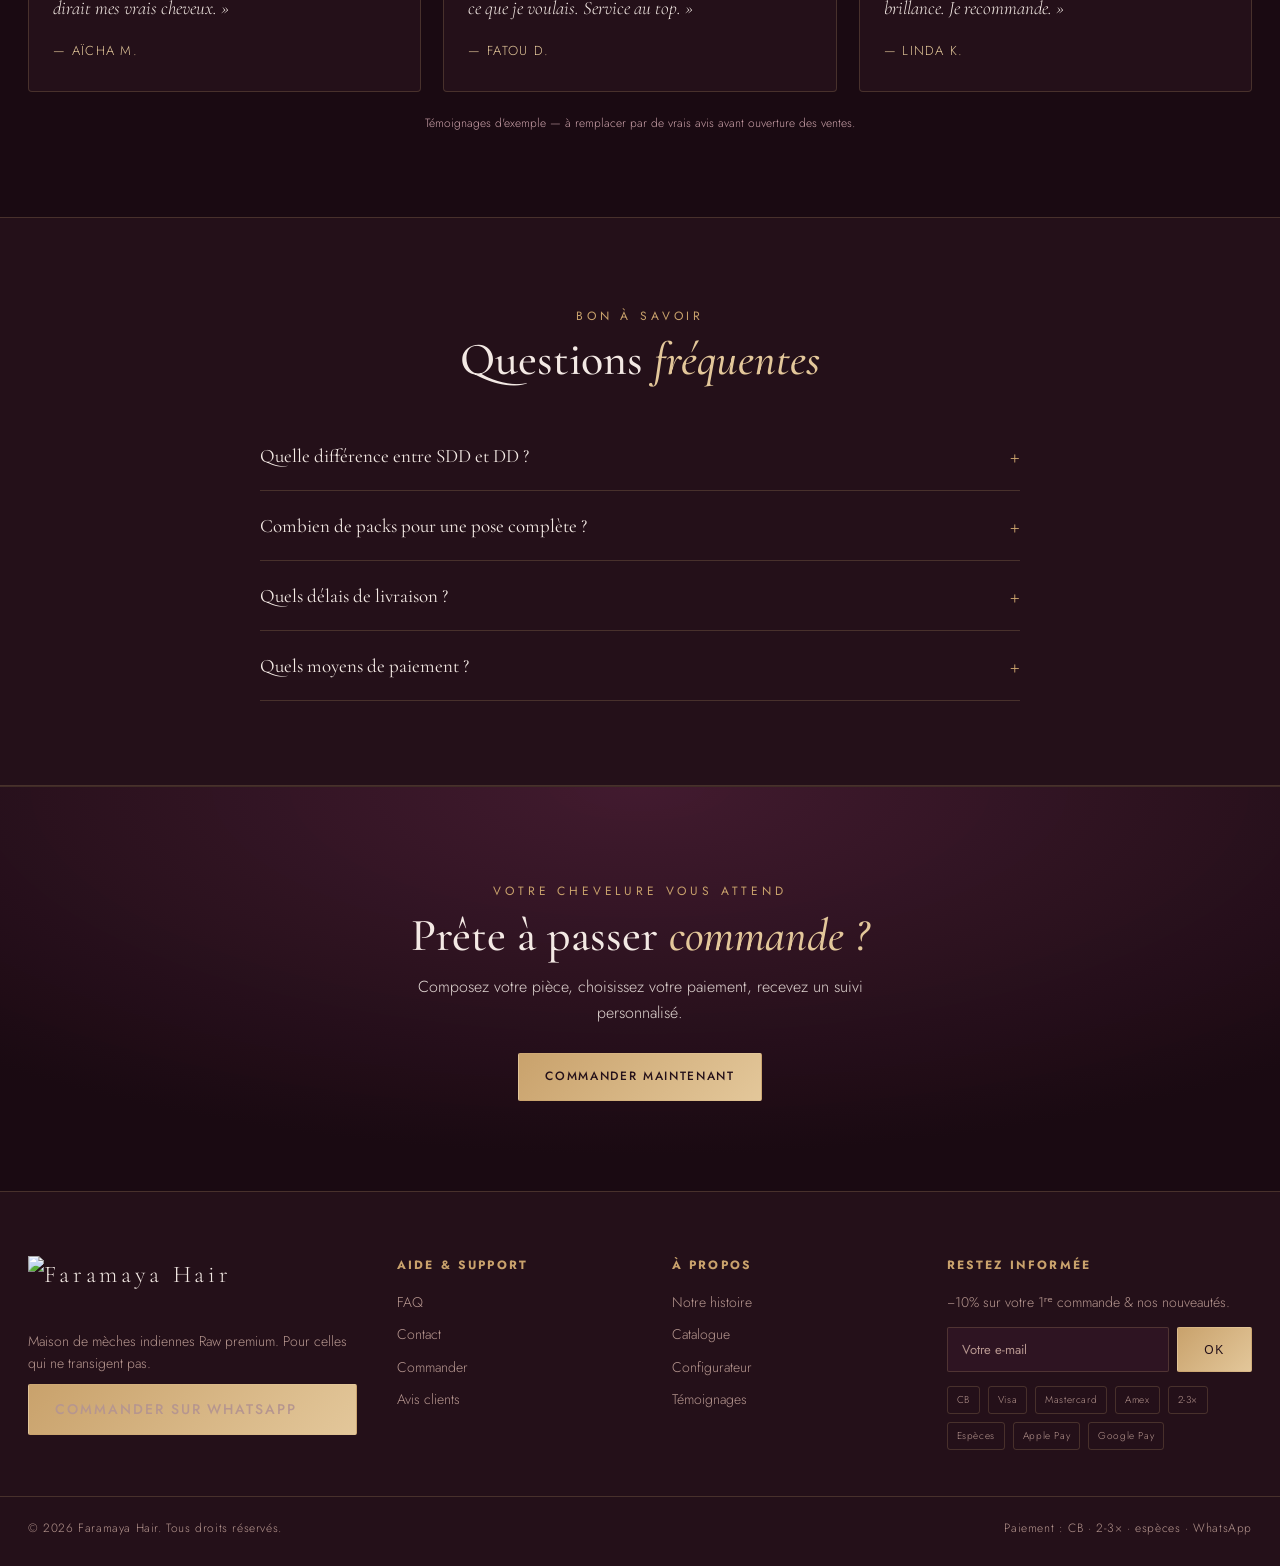
==== commit b61d273f: "Add files via upload" ====
--- a/index.html
+++ b/index.html
@@ -212,11 +212,33 @@
 .preview-img{border-radius:4px;overflow:hidden;border:1px solid var(--line);aspect-ratio:4/5;background:var(--plum-2)}
 .preview-img img{width:100%;height:100%;object-fit:cover;transition:opacity .4s ease, filter .4s ease}
 .preview-note{font-size:11px;color:var(--rose);margin-top:10px;line-height:1.5}
+.pv-toggle{display:inline-flex;gap:6px;margin:10px 0 12px}
+.pv-btn{font-size:11px;letter-spacing:.1em;text-transform:uppercase;padding:6px 13px;border:1px solid var(--line);background:none;color:var(--muted);cursor:pointer;border-radius:30px;transition:.2s;font-family:var(--sans)}
+.pv-btn.on{background:linear-gradient(135deg,var(--gold),var(--gold-2));color:#241019;border-color:transparent}
+#previewBox{position:relative;border-radius:4px;overflow:hidden;border:1px solid var(--line);background:var(--plum-2);aspect-ratio:3/4.3}
+#previewBox img{position:absolute;top:0;left:0;width:100%;height:100%;object-fit:cover;object-position:top center;transition:opacity .25s ease,height .4s ease}
+.pv-size{position:absolute;right:10px;bottom:10px;background:rgba(18,7,12,.82);border:1px solid var(--line);color:var(--gold-2);font-size:12px;letter-spacing:.08em;padding:4px 11px;border-radius:30px}
 .summary{margin-top:22px;padding:16px 18px;border:1px dashed var(--line);border-radius:4px;background:rgba(18,7,12,.4)}
 .sum-label{font-size:11px;letter-spacing:.16em;text-transform:uppercase;color:var(--gold)}
 .sum-text{font-family:var(--serif);font-size:17px;color:var(--cream);margin-top:6px;line-height:1.55}
 .cfg-cta{width:100%;justify-content:center;margin-top:18px;font-size:13px}
 .reassure{font-size:12px;color:var(--gold-2);text-align:center;margin-top:12px;letter-spacing:.03em;line-height:1.6}
+.reviews{display:grid;grid-template-columns:repeat(3,1fr);gap:22px;margin-top:40px}
+.rev{background:var(--plum-2);border:1px solid var(--line);border-radius:4px;padding:28px 24px}
+.rev .stars{color:var(--gold);letter-spacing:3px;font-size:15px}
+.rev p{font-family:var(--serif);font-size:19px;line-height:1.5;color:var(--cream);margin:14px 0 14px;font-style:italic}
+.rev-by{font-size:13px;letter-spacing:.1em;text-transform:uppercase;color:var(--gold-2)}
+.faq{max-width:760px;margin:36px auto 0}
+.faq-item{border-bottom:1px solid var(--line)}
+.faq-q{width:100%;background:none;border:none;color:var(--cream);font-family:var(--serif);font-size:19px;text-align:left;padding:20px 0;cursor:pointer;display:flex;justify-content:space-between;align-items:center;gap:14px}
+.faq-q span{color:var(--gold);font-size:24px;transition:.3s;flex-shrink:0}
+.faq-item.open .faq-q span{transform:rotate(45deg)}
+.faq-a{max-height:0;overflow:hidden;transition:max-height .35s ease}
+.faq-item.open .faq-a{max-height:260px}
+.faq-a p{color:var(--muted);font-size:15px;line-height:1.6;padding:0 0 20px}
+.final-cta{padding:90px 0;text-align:center;background:radial-gradient(110% 130% at 50% 0%,rgba(73,30,52,.85),var(--plum) 70%);border-top:1px solid var(--line)}
+.final-cta p{max-width:520px;margin:14px auto 28px;color:var(--cream);opacity:.9}
+@media(max-width:880px){.reviews{grid-template-columns:1fr}}
 @media(max-width:980px){.col-grid{grid-template-columns:repeat(2,1fr)}}
 @media(max-width:880px){.cfg-card{grid-template-columns:1fr}.cfg-right{border-left:none;border-top:1px solid var(--line);order:-1}.preview-img{aspect-ratio:16/11}}
 @media(max-width:560px){.col-grid,.col-grid.two{grid-template-columns:1fr}.tabs{flex-wrap:wrap}.logo img{height:40px}.cfg-left,.cfg-right{padding:24px 20px}.steps{gap:10px;padding:12px 16px}.step{font-size:11px}}
@@ -278,7 +300,7 @@
     </nav>
     <div class="nav-icons">
       <a href="#fit" class="nav-search">Recherche</a>
-      <a href="#commander" class="btn btn-gold" style="padding:10px 20px">Commander</a>
+      <a href="commande.html" class="btn btn-gold" style="padding:10px 20px">Commander</a>
       <div class="burger" onclick="document.querySelector('header').classList.toggle('open')"><span></span><span></span><span></span></div>
     </div>
   </div>
@@ -369,9 +391,10 @@
       <div class="cfg-left" id="cfgFields"></div>
       <div class="cfg-right">
         <div class="preview">
-          <div class="preview-head"><h4>Aperçu du rendu</h4><p>Visualisation indicative selon vos choix</p></div>
-          <div class="preview-img"><img id="previewImg" src="https://d2ol7oe51mr4n9.cloudfront.net/user_3EfYsdzwRq5oIOEXm3bSsTimKQL/716b068c-2eff-465d-8807-342f3d0045f9.png" alt="Aperçu du rendu"></div>
-          <p class="preview-note">Le rendu final peut varier selon la densité, la pose et la personnalisation.</p>
+          <div class="preview-head"><h4>Aperçu du rendu</h4></div>
+          <div class="pv-toggle"><button type="button" class="pv-btn on" data-mode="texture">La mèche</button><button type="button" class="pv-btn" data-mode="mannequin">Sur mannequin</button></div>
+          <div class="preview-img" id="previewBox"><img id="previewImg" src="https://d2ol7oe51mr4n9.cloudfront.net/user_3EfYsdzwRq5oIOEXm3bSsTimKQL/5f98e681-a6a0-492f-8569-b28bc5b2f902.png" alt="Aperçu du rendu"><span class="pv-size" id="pvSize">16"</span></div>
+          <p class="preview-note">Visualisation indicative — le rendu final varie selon la densité, la pose et la personnalisation.</p>
         </div>
         <div class="summary">
           <span class="sum-label">Votre sélection</span>
@@ -384,29 +407,17 @@
   </div>
 </section>
 
-<!-- 8 teinte signature -->
-<section class="block center" id="teintes">
-  <div class="wrap">
-    <span class="eyebrow">La teinte signature</span>
-    <h2 class="title">Le <em>noir naturel</em>, à l'état pur.</h2>
-    <div class="shades">
-      <div class="shade-item"><div class="dot" style="background:radial-gradient(circle at 38% 30%,#33291f,#120a08 72%);width:120px;height:120px"></div><span>Noir naturel · 1B</span></div>
-    </div>
-    <p style="max-width:580px;margin:24px auto 0;color:var(--muted);font-size:15px">Une seule teinte, parce que le vrai luxe tient dans la matière brute : un cheveu Raw jamais coloré, brillance profonde et noir authentique. Envie d'une couleur sur mesure ? Le cheveu Raw se colore parfaitement chez un coloriste professionnel.</p>
-  </div>
-</section>
-
 <!-- 9 bestsellers carousel -->
 <section class="block" id="bestsellers" style="background:var(--plum-2);border-top:1px solid var(--line);border-bottom:1px solid var(--line)">
   <div class="wrap">
     <div class="center"><span class="eyebrow">Les plus adoptées</span><h2 class="title">Nos <em>best-sellers</em></h2></div>
     <div class="carousel">
       <div class="car-track" id="bestTrack">
-        <div class="pcard"><div class="ph"><img src="https://d2ol7oe51mr4n9.cloudfront.net/user_3EfYsdzwRq5oIOEXm3bSsTimKQL/a987f7b6-11f9-4473-9f20-c4b6747c89eb.png" alt="Mèche lisse"><span class="sale">−10%</span></div><div class="pb"><h3>Lisse — Lissage intégral</h3><div class="pr">dès 175€ <small>195€</small></div><div class="ex">prix exemple</div><a href="#commander" class="btn btn-gold">Ajout rapide</a></div></div>
-        <div class="pcard"><div class="ph"><img src="https://d2ol7oe51mr4n9.cloudfront.net/user_3EfYsdzwRq5oIOEXm3bSsTimKQL/769f7b8d-8eeb-43c1-aff0-ea32946f7961.png" alt="Mèche ondulée"></div><div class="pb"><h3>Ondulé — Ondulation naturelle</h3><div class="pr">dès 185€</div><div class="ex">prix exemple</div><a href="#commander" class="btn btn-gold">Ajout rapide</a></div></div>
-        <div class="pcard"><div class="ph"><img src="https://d2ol7oe51mr4n9.cloudfront.net/user_3EfYsdzwRq5oIOEXm3bSsTimKQL/fc2e64d7-ac0f-4b4f-91e8-7a57719d3c9e.png" alt="Mèche crépue lissée"><span class="sale">Afro</span></div><div class="pb"><h3>Crépu lissé</h3><div class="pr">dès 195€</div><div class="ex">prix exemple</div><a href="#commander" class="btn btn-gold">Ajout rapide</a></div></div>
-        <div class="pcard"><div class="ph"><img src="https://d2ol7oe51mr4n9.cloudfront.net/user_3EfYsdzwRq5oIOEXm3bSsTimKQL/3534e3a4-a4a6-4c59-b816-0225a145e2c7.png" alt="Pack closure + mèches"></div><div class="pb"><h3>Pack Closure + 3 Mèches</h3><div class="pr">dès 520€</div><div class="ex">prix exemple</div><a href="#commander" class="btn btn-gold">Ajout rapide</a></div></div>
-        <div class="pcard"><div class="ph"><img src="https://d2ol7oe51mr4n9.cloudfront.net/user_3EfYsdzwRq5oIOEXm3bSsTimKQL/1fbe65f0-3f75-4b81-a26d-d25f97d075fa.png" alt="Lisse premium"></div><div class="pb"><h3>Lisse Premium 30"</h3><div class="pr">dès 240€</div><div class="ex">prix exemple</div><a href="#commander" class="btn btn-gold">Ajout rapide</a></div></div>
+        <div class="pcard"><div class="ph"><img src="https://d2ol7oe51mr4n9.cloudfront.net/user_3EfYsdzwRq5oIOEXm3bSsTimKQL/a987f7b6-11f9-4473-9f20-c4b6747c89eb.png" alt="Mèche lisse"><span class="sale">−10%</span></div><div class="pb"><h3>Lisse — Lissage intégral</h3><div class="pr">dès 175€ <small>195€</small></div><div class="ex">prix exemple</div><a href="commande.html" class="btn btn-gold">Ajout rapide</a></div></div>
+        <div class="pcard"><div class="ph"><img src="https://d2ol7oe51mr4n9.cloudfront.net/user_3EfYsdzwRq5oIOEXm3bSsTimKQL/769f7b8d-8eeb-43c1-aff0-ea32946f7961.png" alt="Mèche ondulée"></div><div class="pb"><h3>Ondulé — Ondulation naturelle</h3><div class="pr">dès 185€</div><div class="ex">prix exemple</div><a href="commande.html" class="btn btn-gold">Ajout rapide</a></div></div>
+        <div class="pcard"><div class="ph"><img src="https://d2ol7oe51mr4n9.cloudfront.net/user_3EfYsdzwRq5oIOEXm3bSsTimKQL/fc2e64d7-ac0f-4b4f-91e8-7a57719d3c9e.png" alt="Mèche crépue lissée"><span class="sale">Afro</span></div><div class="pb"><h3>Crépu lissé</h3><div class="pr">dès 195€</div><div class="ex">prix exemple</div><a href="commande.html" class="btn btn-gold">Ajout rapide</a></div></div>
+        <div class="pcard"><div class="ph"><img src="https://d2ol7oe51mr4n9.cloudfront.net/user_3EfYsdzwRq5oIOEXm3bSsTimKQL/3534e3a4-a4a6-4c59-b816-0225a145e2c7.png" alt="Pack closure + mèches"></div><div class="pb"><h3>Pack Closure + 3 Mèches</h3><div class="pr">dès 520€</div><div class="ex">prix exemple</div><a href="commande.html" class="btn btn-gold">Ajout rapide</a></div></div>
+        <div class="pcard"><div class="ph"><img src="https://d2ol7oe51mr4n9.cloudfront.net/user_3EfYsdzwRq5oIOEXm3bSsTimKQL/1fbe65f0-3f75-4b81-a26d-d25f97d075fa.png" alt="Lisse premium"></div><div class="pb"><h3>Lisse Premium 30"</h3><div class="pr">dès 240€</div><div class="ex">prix exemple</div><a href="commande.html" class="btn btn-gold">Ajout rapide</a></div></div>
       </div>
       <div class="car-nav"><button onclick="scrollTrack('bestTrack',-1)">‹</button><button onclick="scrollTrack('bestTrack',1)">›</button></div>
     </div>
@@ -430,15 +441,51 @@
   <div class="wrap">
     <div class="center"><span class="eyebrow">Elles l'ont adoptée</span><h2 class="title">Vu <em>en action</em></h2></div>
     <div class="reels-track" id="reelsTrack">
-      <div class="reel"><div class="rv"><video src="https://d8j0ntlcm91z4.cloudfront.net/user_3EfYsdzwRq5oIOEXm3bSsTimKQL/hf_20260626_152035_7a07f82a-3e87-4f85-bf75-3dec35bd3af9.mp4" poster="https://d2ol7oe51mr4n9.cloudfront.net/user_3EfYsdzwRq5oIOEXm3bSsTimKQL/da787040-8e02-406a-acd8-dc245cffbc10.png" muted loop playsinline onmouseover="this.play()" onmouseout="this.pause()"></video><div class="tag"><div><b>Lisse</b><span> · dès 175€</span></div><a href="#commander" class="ad">Voir</a></div></div></div>
-      <div class="reel"><div class="rv"><video src="https://d8j0ntlcm91z4.cloudfront.net/user_3EfYsdzwRq5oIOEXm3bSsTimKQL/hf_20260626_152206_9e048239-728f-42bd-b894-44faa2c9b257.mp4" poster="https://d2ol7oe51mr4n9.cloudfront.net/user_3EfYsdzwRq5oIOEXm3bSsTimKQL/59697c69-f79f-4d8b-88f1-8a14ca5315dd.png" muted loop playsinline onmouseover="this.play()" onmouseout="this.pause()"></video><div class="tag"><div><b>Ondulé</b><span> · studio</span></div><a href="#commander" class="ad">Voir</a></div></div></div>
-      <div class="reel"><div class="rv"><video src="https://d8j0ntlcm91z4.cloudfront.net/user_3EfYsdzwRq5oIOEXm3bSsTimKQL/hf_20260626_152037_e53c1b52-ad8d-4c12-96ab-c094b7cd28a7.mp4" poster="https://d2ol7oe51mr4n9.cloudfront.net/user_3EfYsdzwRq5oIOEXm3bSsTimKQL/624a4077-0fc0-46ac-812e-fb9aa49e29a0.png" muted loop playsinline onmouseover="this.play()" onmouseout="this.pause()"></video><div class="tag"><div><b>Ondulé naturel</b><span> · dès 185€</span></div><a href="#commander" class="ad">Voir</a></div></div></div>
-      <div class="reel"><div class="rv"><video src="https://d8j0ntlcm91z4.cloudfront.net/user_3EfYsdzwRq5oIOEXm3bSsTimKQL/hf_20260626_152046_86d5bbd6-986c-4e68-afd0-e428b62ec78c.mp4" poster="https://d2ol7oe51mr4n9.cloudfront.net/user_3EfYsdzwRq5oIOEXm3bSsTimKQL/daad1070-a64d-4ea2-8874-752d4fe5e336.png" muted loop playsinline onmouseover="this.play()" onmouseout="this.pause()"></video><div class="tag"><div><b>Bouclé</b><span> · coucher de soleil</span></div><a href="#commander" class="ad">Voir</a></div></div></div>
-      <div class="reel"><div class="rv"><video src="https://d8j0ntlcm91z4.cloudfront.net/user_3EfYsdzwRq5oIOEXm3bSsTimKQL/hf_20260626_152039_707c0c0e-7fc3-4996-a9ce-aa012aa80faf.mp4" poster="https://d2ol7oe51mr4n9.cloudfront.net/user_3EfYsdzwRq5oIOEXm3bSsTimKQL/294e5554-7169-435e-9c64-18fdf2c73591.png" muted loop playsinline onmouseover="this.play()" onmouseout="this.pause()"></video><div class="tag"><div><b>Boucle profonde</b><span> · dès 190€</span></div><a href="#commander" class="ad">Voir</a></div></div></div>
-      <div class="reel"><div class="rv"><video src="https://d8j0ntlcm91z4.cloudfront.net/user_3EfYsdzwRq5oIOEXm3bSsTimKQL/hf_20260626_152044_8b4dbb63-1306-4d5d-82d4-25458ea2008b.mp4" poster="https://d2ol7oe51mr4n9.cloudfront.net/user_3EfYsdzwRq5oIOEXm3bSsTimKQL/4bfc85b2-c287-4caf-a3ec-76b79a2edba5.png" muted loop playsinline onmouseover="this.play()" onmouseout="this.pause()"></video><div class="tag"><div><b>Lisse</b><span> · lifestyle</span></div><a href="#commander" class="ad">Voir</a></div></div></div>
-      <div class="reel"><div class="rv"><video src="https://d8j0ntlcm91z4.cloudfront.net/user_3EfYsdzwRq5oIOEXm3bSsTimKQL/hf_20260626_152042_15bbd53d-7eb4-41e1-9bc3-37dcc368d93d.mp4" poster="https://d2ol7oe51mr4n9.cloudfront.net/user_3EfYsdzwRq5oIOEXm3bSsTimKQL/2e8677b4-1c26-4eb3-99c8-0380fbb00086.png" muted loop playsinline onmouseover="this.play()" onmouseout="this.pause()"></video><div class="tag"><div><b>Crépu lissé</b><span> · dès 195€</span></div><a href="#commander" class="ad">Voir</a></div></div></div>
+      <div class="reel"><div class="rv"><video src="https://d8j0ntlcm91z4.cloudfront.net/user_3EfYsdzwRq5oIOEXm3bSsTimKQL/hf_20260626_152035_7a07f82a-3e87-4f85-bf75-3dec35bd3af9.mp4" poster="https://d2ol7oe51mr4n9.cloudfront.net/user_3EfYsdzwRq5oIOEXm3bSsTimKQL/da787040-8e02-406a-acd8-dc245cffbc10.png" muted loop playsinline onmouseover="this.play()" onmouseout="this.pause()"></video><div class="tag"><div><b>Lisse</b><span> · dès 175€</span></div><a href="commande.html" class="ad">Voir</a></div></div></div>
+      <div class="reel"><div class="rv"><video src="https://d8j0ntlcm91z4.cloudfront.net/user_3EfYsdzwRq5oIOEXm3bSsTimKQL/hf_20260626_152206_9e048239-728f-42bd-b894-44faa2c9b257.mp4" poster="https://d2ol7oe51mr4n9.cloudfront.net/user_3EfYsdzwRq5oIOEXm3bSsTimKQL/59697c69-f79f-4d8b-88f1-8a14ca5315dd.png" muted loop playsinline onmouseover="this.play()" onmouseout="this.pause()"></video><div class="tag"><div><b>Ondulé</b><span> · studio</span></div><a href="commande.html" class="ad">Voir</a></div></div></div>
+      <div class="reel"><div class="rv"><video src="https://d8j0ntlcm91z4.cloudfront.net/user_3EfYsdzwRq5oIOEXm3bSsTimKQL/hf_20260626_152037_e53c1b52-ad8d-4c12-96ab-c094b7cd28a7.mp4" poster="https://d2ol7oe51mr4n9.cloudfront.net/user_3EfYsdzwRq5oIOEXm3bSsTimKQL/624a4077-0fc0-46ac-812e-fb9aa49e29a0.png" muted loop playsinline onmouseover="this.play()" onmouseout="this.pause()"></video><div class="tag"><div><b>Ondulé naturel</b><span> · dès 185€</span></div><a href="commande.html" class="ad">Voir</a></div></div></div>
+      <div class="reel"><div class="rv"><video src="https://d8j0ntlcm91z4.cloudfront.net/user_3EfYsdzwRq5oIOEXm3bSsTimKQL/hf_20260626_152046_86d5bbd6-986c-4e68-afd0-e428b62ec78c.mp4" poster="https://d2ol7oe51mr4n9.cloudfront.net/user_3EfYsdzwRq5oIOEXm3bSsTimKQL/daad1070-a64d-4ea2-8874-752d4fe5e336.png" muted loop playsinline onmouseover="this.play()" onmouseout="this.pause()"></video><div class="tag"><div><b>Bouclé</b><span> · coucher de soleil</span></div><a href="commande.html" class="ad">Voir</a></div></div></div>
+      <div class="reel"><div class="rv"><video src="https://d8j0ntlcm91z4.cloudfront.net/user_3EfYsdzwRq5oIOEXm3bSsTimKQL/hf_20260626_152039_707c0c0e-7fc3-4996-a9ce-aa012aa80faf.mp4" poster="https://d2ol7oe51mr4n9.cloudfront.net/user_3EfYsdzwRq5oIOEXm3bSsTimKQL/294e5554-7169-435e-9c64-18fdf2c73591.png" muted loop playsinline onmouseover="this.play()" onmouseout="this.pause()"></video><div class="tag"><div><b>Boucle profonde</b><span> · dès 190€</span></div><a href="commande.html" class="ad">Voir</a></div></div></div>
+      <div class="reel"><div class="rv"><video src="https://d8j0ntlcm91z4.cloudfront.net/user_3EfYsdzwRq5oIOEXm3bSsTimKQL/hf_20260626_152044_8b4dbb63-1306-4d5d-82d4-25458ea2008b.mp4" poster="https://d2ol7oe51mr4n9.cloudfront.net/user_3EfYsdzwRq5oIOEXm3bSsTimKQL/4bfc85b2-c287-4caf-a3ec-76b79a2edba5.png" muted loop playsinline onmouseover="this.play()" onmouseout="this.pause()"></video><div class="tag"><div><b>Lisse</b><span> · lifestyle</span></div><a href="commande.html" class="ad">Voir</a></div></div></div>
+      <div class="reel"><div class="rv"><video src="https://d8j0ntlcm91z4.cloudfront.net/user_3EfYsdzwRq5oIOEXm3bSsTimKQL/hf_20260626_152042_15bbd53d-7eb4-41e1-9bc3-37dcc368d93d.mp4" poster="https://d2ol7oe51mr4n9.cloudfront.net/user_3EfYsdzwRq5oIOEXm3bSsTimKQL/2e8677b4-1c26-4eb3-99c8-0380fbb00086.png" muted loop playsinline onmouseover="this.play()" onmouseout="this.pause()"></video><div class="tag"><div><b>Crépu lissé</b><span> · dès 195€</span></div><a href="commande.html" class="ad">Voir</a></div></div></div>
     </div>
     <div class="car-nav"><button onclick="scrollTrack('reelsTrack',-1)">‹</button><button onclick="scrollTrack('reelsTrack',1)">›</button></div>
+  </div>
+</section>
+
+<!-- Avis clients -->
+<section class="block" id="avis">
+  <div class="wrap">
+    <div class="center"><span class="eyebrow">Elles témoignent</span><h2 class="title">La confiance de <em>nos clientes</em></h2></div>
+    <div class="reviews">
+      <div class="rev"><div class="stars">★★★★★</div><p>« Densité incroyable, le rendu est ultra naturel. On dirait mes vrais cheveux. »</p><span class="rev-by">— Aïcha M.</span></div>
+      <div class="rev"><div class="stars">★★★★★</div><p>« Le configurateur m'a permis de choisir exactement ce que je voulais. Service au top. »</p><span class="rev-by">— Fatou D.</span></div>
+      <div class="rev"><div class="stars">★★★★★</div><p>« Cheveu Raw d'une qualité rare, il dure et garde sa brillance. Je recommande. »</p><span class="rev-by">— Linda K.</span></div>
+    </div>
+    <p class="center" style="font-size:12px;color:var(--rose);margin-top:22px">Témoignages d'exemple — à remplacer par de vrais avis avant ouverture des ventes.</p>
+  </div>
+</section>
+
+<!-- FAQ -->
+<section class="block" id="faq" style="background:var(--plum-2);border-top:1px solid var(--line);border-bottom:1px solid var(--line)">
+  <div class="wrap">
+    <div class="center"><span class="eyebrow">Bon à savoir</span><h2 class="title">Questions <em>fréquentes</em></h2></div>
+    <div class="faq">
+      <div class="faq-item"><button class="faq-q">Quelle différence entre SDD et DD ?<span>+</span></button><div class="faq-a"><p>Le DD (Double Drawn) est épais des racines aux pointes pour une densité maximale. Le SDD reste premium, avec une chute plus naturelle vers les pointes.</p></div></div>
+      <div class="faq-item"><button class="faq-q">Combien de packs pour une pose complète ?<span>+</span></button><div class="faq-a"><p>2 packs pour un rendu naturel, 3 à 4 packs pour plus de volume selon la longueur. Notre équipe vous conseille sur WhatsApp.</p></div></div>
+      <div class="faq-item"><button class="faq-q">Quels délais de livraison ?<span>+</span></button><div class="faq-a"><p>Livraison suivie en 72h en France et Europe. Chaque commande est confirmée et suivie avec vous directement.</p></div></div>
+      <div class="faq-item"><button class="faq-q">Quels moyens de paiement ?<span>+</span></button><div class="faq-a"><p>Carte bancaire, paiement en 2 ou 3 fois, espèces, ou finalisation sur WhatsApp — vous choisissez à l'étape commande.</p></div></div>
+    </div>
+  </div>
+</section>
+
+<!-- CTA final -->
+<section class="final-cta">
+  <div class="wrap">
+    <span class="eyebrow">Votre chevelure vous attend</span>
+    <h2 class="title">Prête à passer <em>commande ?</em></h2>
+    <p>Composez votre pièce, choisissez votre paiement, recevez un suivi personnalisé.</p>
+    <a href="commande.html" class="btn btn-gold">Commander maintenant</a>
   </div>
 </section>
 
@@ -450,8 +497,8 @@
       <p style="margin-top:14px">Maison de mèches indiennes Raw premium. Pour celles qui ne transigent pas.</p>
       <a href="https://wa.me/33XXXXXXXXX" class="btn btn-gold" style="margin-top:8px">Commander sur WhatsApp</a>
     </div>
-    <div><h5>Aide &amp; Support</h5><a href="#action">FAQ</a><a href="https://wa.me/33XXXXXXXXX">Contact</a><a href="#">Livraison &amp; retours</a><a href="#">Suivi de commande</a></div>
-    <div><h5>À propos</h5><a href="#goeasy">Notre histoire</a><a href="#collection">Cheveu 100% Raw</a><a href="#teintes">Teinte signature</a><a href="#bestsellers">Best-sellers</a></div>
+    <div><h5>Aide &amp; Support</h5><a href="#faq">FAQ</a><a href="https://wa.me/33XXXXXXXXX">Contact</a><a href="commande.html">Commander</a><a href="#avis">Avis clients</a></div>
+    <div><h5>À propos</h5><a href="#goeasy">Notre histoire</a><a href="#collection">Catalogue</a><a href="#fit">Configurateur</a><a href="#avis">Témoignages</a></div>
     <div>
       <h5>Restez informée</h5>
       <p>−10% sur votre 1ʳᵉ commande &amp; nos nouveautés.</p>
@@ -470,6 +517,11 @@
 <script>
 function scrollTrack(id,dir){var t=document.getElementById(id);t.scrollBy({left:dir*340,behavior:'smooth'});}
 document.querySelectorAll('.menu a').forEach(function(a){a.addEventListener('click',function(){document.querySelector('header').classList.remove('open');});});
+document.querySelectorAll('.faq-q').forEach(function(b){b.addEventListener('click',function(){
+  var it=b.parentElement;
+  document.querySelectorAll('.faq-item').forEach(function(x){if(x!==it)x.classList.remove('open');});
+  it.classList.toggle('open');
+});});
 document.querySelectorAll('.tab-btn').forEach(function(b){b.addEventListener('click',function(){
   document.querySelectorAll('.tab-btn').forEach(function(x){x.classList.remove('active');});
   document.querySelectorAll('.tab-pane').forEach(function(x){x.classList.remove('active');});
@@ -485,29 +537,32 @@
     {key:'origine',  label:'Origine',  options:[{v:'Indien'},{v:'Vietnamien'},{v:'Burmese'}]},
     {key:'grade',    label:'Grade',    options:[{v:'SDD'},{v:'DD'}], help:'SDD : qualité premium, cheveux plus épais et durables. · DD : qualité standard supérieure.'},
     {key:'closure',  label:'Closure',  options:[{v:'HD'},{v:'Normale'}], help:'HD : finition plus invisible et naturelle. · Normale : finition classique.'},
-    {key:'texture',  label:'Texture',  options:[{v:'Bone Straight',k:'boneStraight'},{v:'Body Wave',k:'bodyWave'},{v:'Deep Wave',k:'deepWave'},{v:'Afro Kinky',k:'afroKinky'},{v:'Kinky Curl',k:'kinkyCurl'},{v:'Yaki Straight',k:'yakiStraight'}]},
-    {key:'taille',   label:'Taille',   options:[{v:'8"'},{v:'12"'},{v:'16"'},{v:'20"'},{v:'24"'},{v:'28"'},{v:'30"'}], help:'Les longueurs élevées donnent un rendu plus glamour et volumineux.'},
-    {key:'couleur',  label:'Couleur',  options:[{v:'Naturel noir'},{v:'Brun'},{v:'Blond'},{v:'Autre sur demande'}]},
-    {key:'quantite', label:'Quantité', options:[{v:'1 pack'},{v:'2 packs'},{v:'3 packs'},{v:'4 packs'}], help:'Conseil : 2 packs pour un rendu naturel, 3 à 4 packs pour plus de volume.'}
+    {key:'texture',  label:'Texture',  options:[{v:'Bone Straight',k:'boneStraight'},{v:'Body Wave',k:'bodyWave'},{v:'Bouncy',k:'bouncy'},{v:'Fumi',k:'fumi'},{v:'Twist',k:'twist'},{v:'Tip Twist',k:'tipTwist'},{v:'Egg Twist',k:'eggTwist'},{v:'Kinky Curly',k:'kinkyCurly'},{v:'Yaki Straight',k:'yakiStraight'}]},
+    {key:'taille',   label:'Taille',   options:[{v:'8"'},{v:'10"'},{v:'12"'},{v:'14"'},{v:'16"'},{v:'18"'},{v:'20"'},{v:'22"'},{v:'24"'},{v:'26"'},{v:'28"'},{v:'30"'}], help:'Une longueur plus élevée donne un rendu plus glamour et volumineux.'},
+    {key:'couleur',  label:'Couleur',  options:[{v:'Naturel noir'},{v:'Autre sur demande'}]},
+    {key:'quantite', label:'Quantité', options:[{v:'1 pack'},{v:'2 packs'},{v:'3 packs'},{v:'4 packs'},{v:'5 packs'}], help:'Conseil : 3 packs pour un rendu naturel, 4 à 5 pour plus de volume.'}
   ];
 
-  var state = {type:'Perruque',origine:'Indien',grade:'SDD',closure:'HD',texture:'Bone Straight',taille:'16"',couleur:'Naturel noir',quantite:'2 packs'};
-
-  var previewImages = {
-    boneStraight:'https://d2ol7oe51mr4n9.cloudfront.net/user_3EfYsdzwRq5oIOEXm3bSsTimKQL/716b068c-2eff-465d-8807-342f3d0045f9.png',
-    bodyWave:'https://d2ol7oe51mr4n9.cloudfront.net/user_3EfYsdzwRq5oIOEXm3bSsTimKQL/154335b1-23af-4cea-8eab-df7b831726ce.png',
-    deepWave:'https://d2ol7oe51mr4n9.cloudfront.net/user_3EfYsdzwRq5oIOEXm3bSsTimKQL/73647be3-67fd-4ae9-975a-67bf8b5f42f4.png',
-    afroKinky:'https://d2ol7oe51mr4n9.cloudfront.net/user_3EfYsdzwRq5oIOEXm3bSsTimKQL/d558331a-6762-4211-a2a5-d1b1f4987608.png',
-    kinkyCurl:'https://d2ol7oe51mr4n9.cloudfront.net/user_3EfYsdzwRq5oIOEXm3bSsTimKQL/8e3e7a5f-a0cc-4b46-a983-0beec26d6fdc.png',
-    yakiStraight:'https://d2ol7oe51mr4n9.cloudfront.net/user_3EfYsdzwRq5oIOEXm3bSsTimKQL/00ff0d02-e88e-477c-803a-fdc087b87973.png'
+  var state = {type:'Perruque',origine:'Indien',grade:'SDD',closure:'HD',texture:'Bone Straight',taille:'16"',couleur:'Naturel noir',quantite:'3 packs'};
+
+  // Vue "La mèche" : tes vraies coupes (fidèles aux photos fournisseur)
+  var textureImages = {
+    boneStraight:'https://d2ol7oe51mr4n9.cloudfront.net/user_3EfYsdzwRq5oIOEXm3bSsTimKQL/5f98e681-a6a0-492f-8569-b28bc5b2f902.png', bodyWave:'https://d2ol7oe51mr4n9.cloudfront.net/user_3EfYsdzwRq5oIOEXm3bSsTimKQL/3b11a52b-f011-47e5-8d36-3e0fe9daa67d.png', bouncy:'https://d2ol7oe51mr4n9.cloudfront.net/user_3EfYsdzwRq5oIOEXm3bSsTimKQL/8831be69-9deb-4e7e-b2fd-d20bd6a8e20d.png',
+    fumi:'https://d2ol7oe51mr4n9.cloudfront.net/user_3EfYsdzwRq5oIOEXm3bSsTimKQL/ca468d65-f75e-4c32-9f0f-209fe0f03011.png', twist:'https://d2ol7oe51mr4n9.cloudfront.net/user_3EfYsdzwRq5oIOEXm3bSsTimKQL/69caae47-effa-4ae0-b3f2-6a327769841f.png', tipTwist:'https://d2ol7oe51mr4n9.cloudfront.net/user_3EfYsdzwRq5oIOEXm3bSsTimKQL/332269fb-0fda-4583-952e-83c82ace043f.png',
+    eggTwist:'https://d2ol7oe51mr4n9.cloudfront.net/user_3EfYsdzwRq5oIOEXm3bSsTimKQL/406f9262-ee73-4bd5-a19d-7f15338d36ed.png', kinkyCurly:'https://d2ol7oe51mr4n9.cloudfront.net/user_3EfYsdzwRq5oIOEXm3bSsTimKQL/24b814d4-810a-48a6-b33a-d7af916c6fe7.png', yakiStraight:'https://d2ol7oe51mr4n9.cloudfront.net/user_3EfYsdzwRq5oIOEXm3bSsTimKQL/86f412f7-202f-4ca1-a5da-3a36089c8206.png'
   };
-  var defaultPreview = 'https://d2ol7oe51mr4n9.cloudfront.net/user_3EfYsdzwRq5oIOEXm3bSsTimKQL/716b068c-2eff-465d-8807-342f3d0045f9.png';
-  var colorFilters = {
-    'Naturel noir':'none',
-    'Brun':'sepia(.32) saturate(1.15) brightness(1.05) hue-rotate(-8deg)',
-    'Blond':'sepia(.55) saturate(1.2) brightness(1.32)',
-    'Autre sur demande':'none'
+  // Vue "Sur mannequin" : mannequin IA entier, 3 longueurs par famille (court/moyen/long)
+  var V="https://d8j0ntlcm91z4.cloudfront.net/user_3EfYsdzwRq5oIOEXm3bSsTimKQL/";
+  var mannequinTiers={
+    straight:{court:V+'hf_20260628_150107_29fe6533-f7b3-44c6-bf57-a384960c18f4.png',moyen:V+'hf_20260628_150109_e522793e-acc7-449c-8e36-1c7813488f18.png',long:V+'hf_20260628_150112_6fc433a1-465c-425f-a912-689b824ab25d.png'},
+    bodywave:{court:V+'hf_20260628_150114_f8afd66e-95e7-4648-a36d-3e1b740332dd.png',moyen:V+'hf_20260628_150132_3f4926b5-d48f-4d96-86be-975d57ad1a7a.png',long:V+'hf_20260628_150134_543a6c4e-f8d3-4386-aa27-f9510118c607.png'},
+    curly:{court:V+'hf_20260628_150137_545a83b4-d3c2-4d92-abd6-63ed75f17cd5.png',moyen:V+'hf_20260628_150139_da6af6bb-04b3-4650-8e93-9c5a85e5c451.png',long:V+'hf_20260628_150251_74108587-96fa-4866-8c61-27bf90e5b47d.png'},
+    deepwave:{court:V+'hf_20260628_150254_e41d91b4-f093-46e3-8453-b55e6aca4a74.png',moyen:V+'hf_20260628_150256_c1f90c27-e506-4bb1-9a64-d2e256f2f12c.png',long:V+'hf_20260628_150258_25105ca8-f3f2-4e11-8fd0-1582894a6e4d.png'},
+    yaki:{court:V+'hf_20260628_150411_6b501065-0975-43e1-b4ee-64661fa28eb3.png',moyen:V+'hf_20260628_150413_a42fab63-4fea-4722-a726-b96757e32012.png',long:V+'hf_20260628_150415_56c200a1-b10b-4ba1-900c-0d91946944bc.png'}
   };
+  var textureLook={boneStraight:'straight',bodyWave:'bodywave',bouncy:'curly',fumi:'deepwave',twist:'curly',tipTwist:'curly',eggTwist:'deepwave',kinkyCurly:'curly',yakiStraight:'yaki'};
+  var defaultPreview = 'https://d2ol7oe51mr4n9.cloudfront.net/user_3EfYsdzwRq5oIOEXm3bSsTimKQL/5f98e681-a6a0-492f-8569-b28bc5b2f902.png';
+  var pvMode = 'texture';
 
   var container = document.getElementById('cfgFields');
   if(!container) return;
@@ -536,14 +591,20 @@
     var opt=fields.find(function(f){return f.key==='texture';}).options.find(function(o){return o.v===state.texture;});
     return opt?opt.k:null;
   }
+  function sizeIndex(){var vals=fields.find(function(f){return f.key==='taille';}).options.map(function(o){return o.v;});var i=vals.indexOf(state.taille);return i<0?4:i;}
+  function lengthPct(){var i=sizeIndex();return 48 + (i/11)*52;} // 8" -> 48% ... 30" -> 100%
+  function tierFor(){var i=sizeIndex(); return i<=3?'court':(i<=7?'moyen':'long');} // 8-14 / 16-22 / 24-30
+  document.querySelectorAll('.pv-btn').forEach(function(b){b.addEventListener('click',function(){
+    pvMode=b.dataset.mode; document.querySelectorAll('.pv-btn').forEach(function(x){x.classList.remove('on');}); b.classList.add('on'); update();
+  });});
   function update(){
-    // preview
-    var img=document.getElementById('previewImg');
-    var src=previewImages[textureKey()]||defaultPreview;
-    if(img){
-      if(img.getAttribute('src')!==src){img.style.opacity='0';setTimeout(function(){img.src=src;img.style.opacity='1';},180);}
-      img.style.filter=colorFilters[state.couleur]||'none';
-    }
+    // aperçu : mode (mèche / mannequin) + longueur dynamique
+    var img=document.getElementById('previewImg'); var src, hpct;
+    if(pvMode==='mannequin'){ src=mannequinTiers[textureLook[textureKey()]][tierFor()]; hpct=100; }
+    else { src=textureImages[textureKey()]||defaultPreview; hpct=lengthPct(); }
+    if(img && img.getAttribute('src')!==src){img.style.opacity='0';setTimeout(function(){img.src=src;img.style.opacity='1';},150);}
+    if(img) img.style.height=hpct+'%';
+    var pv=document.getElementById('pvSize'); if(pv) pv.textContent=state.taille;
     // summary
     var order=['type','origine','grade','closure','texture','taille','couleur','quantite'];
     var sum=order.map(function(k){return state[k];}).join(' · ');
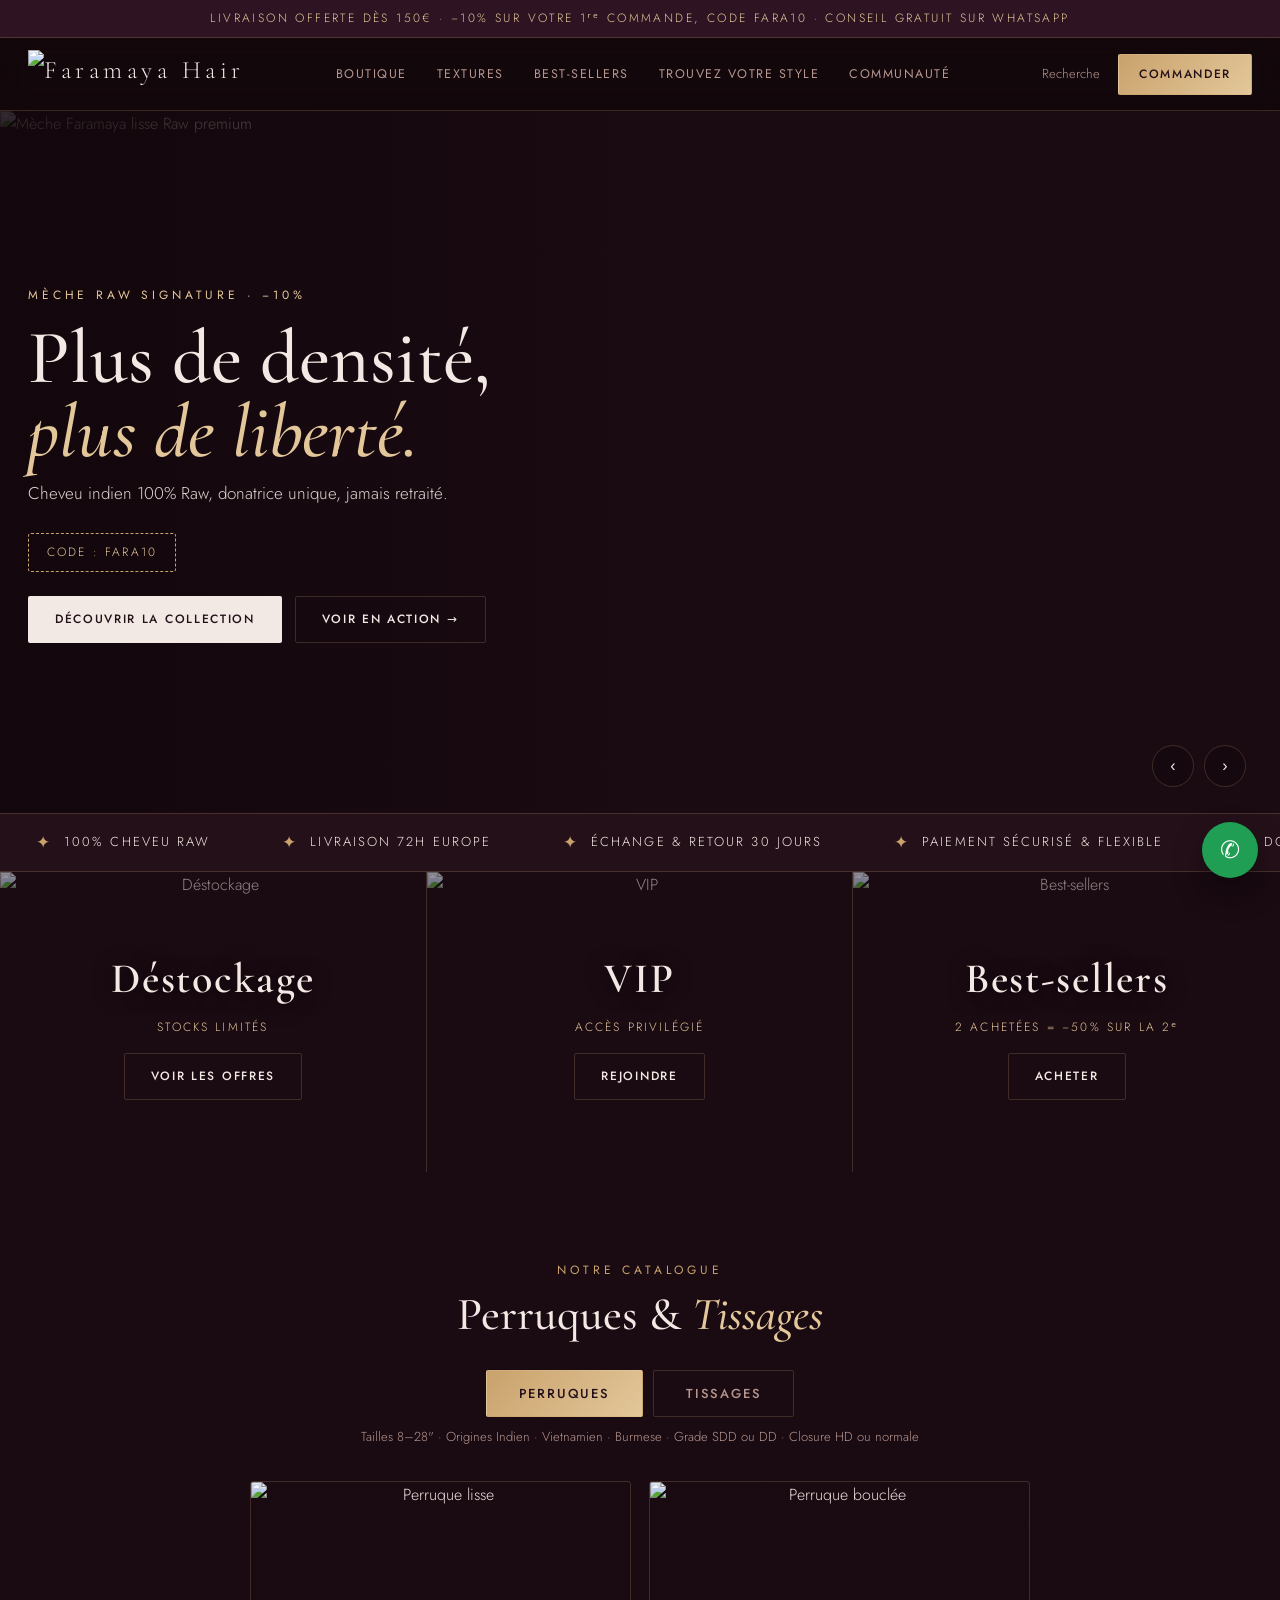
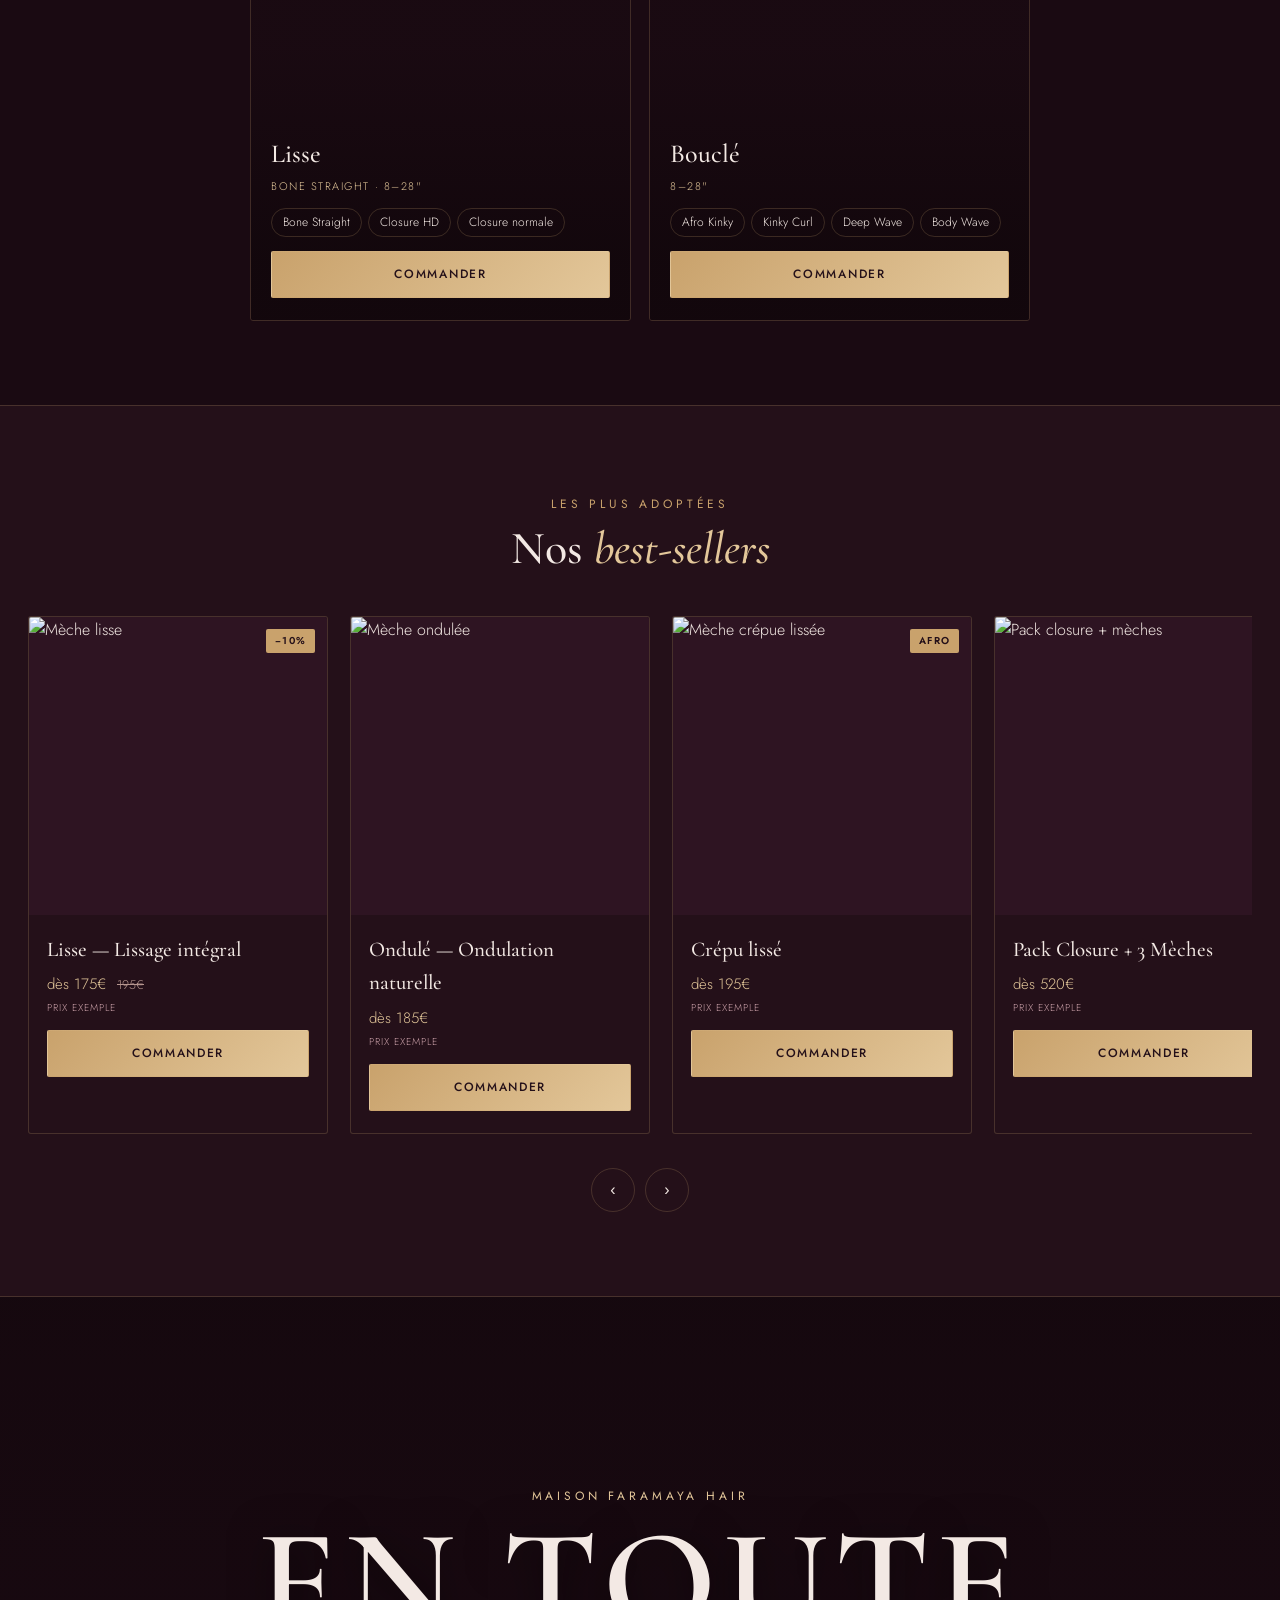
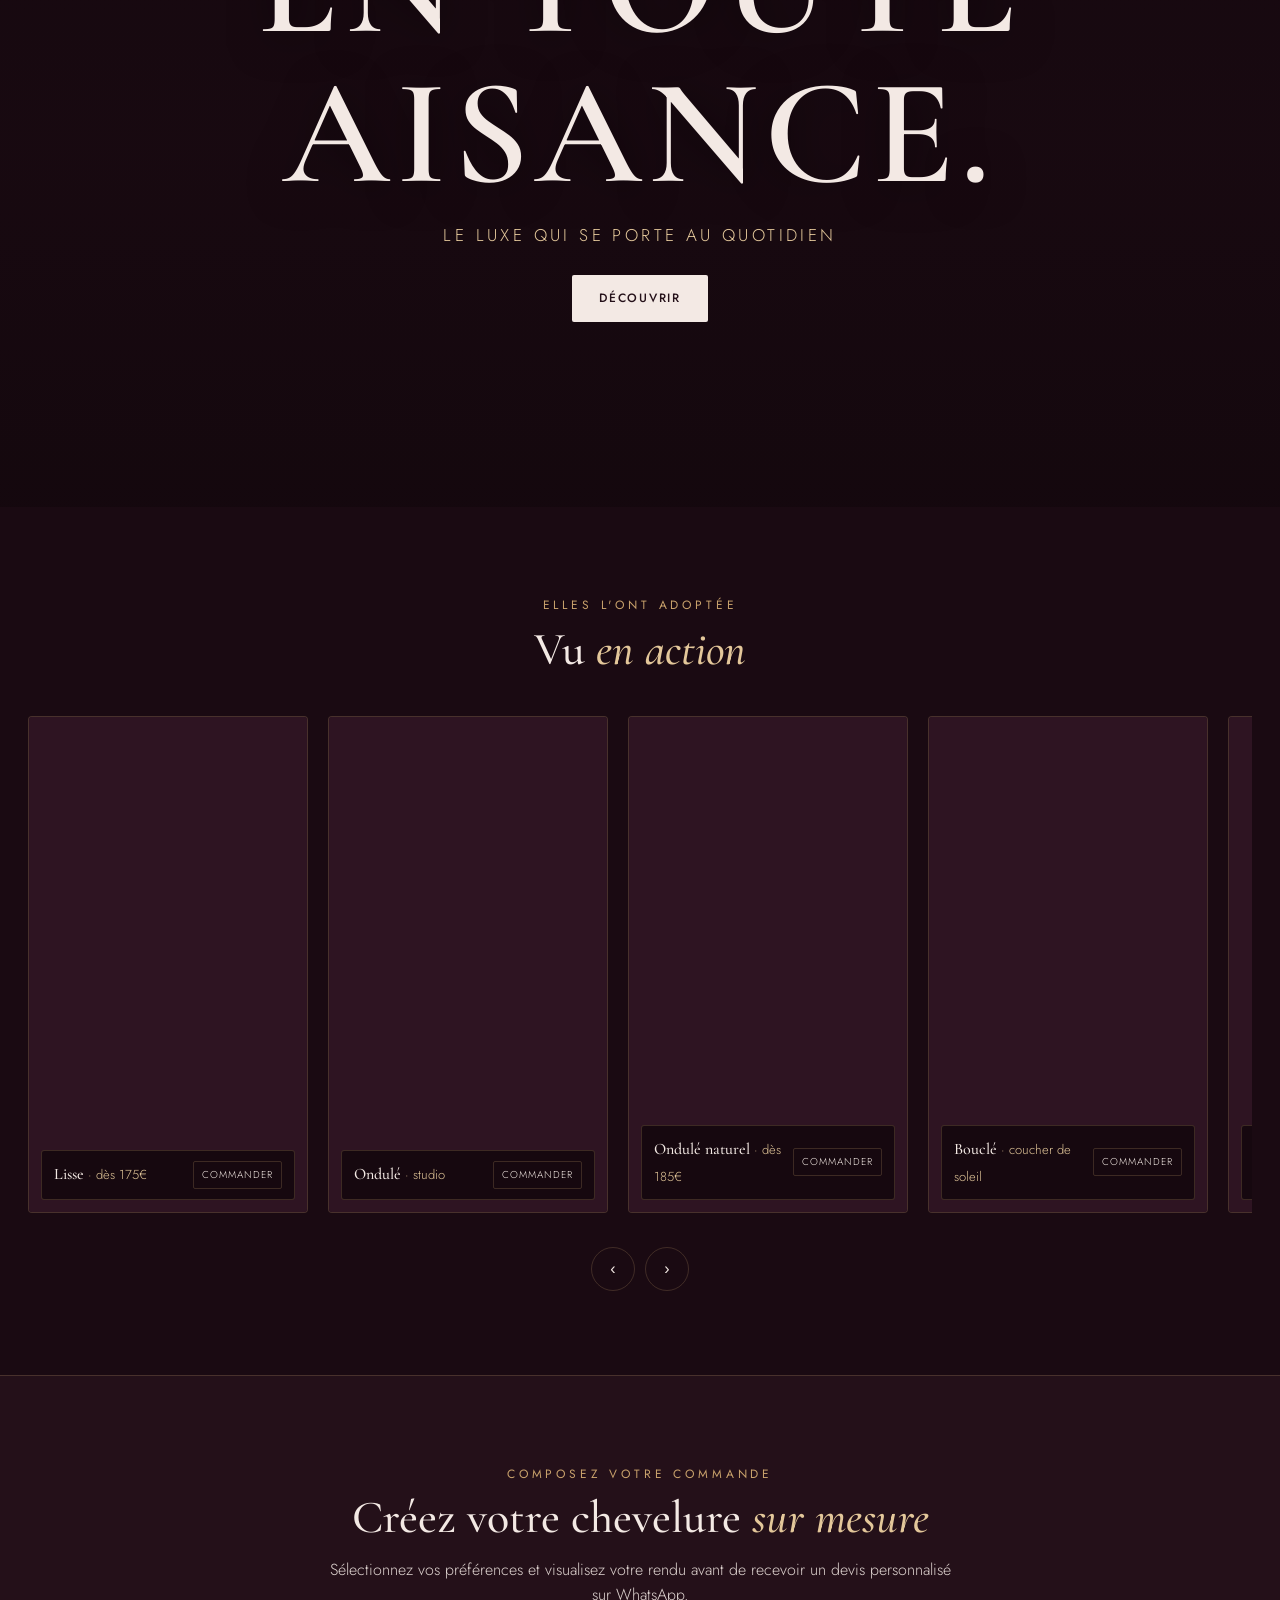
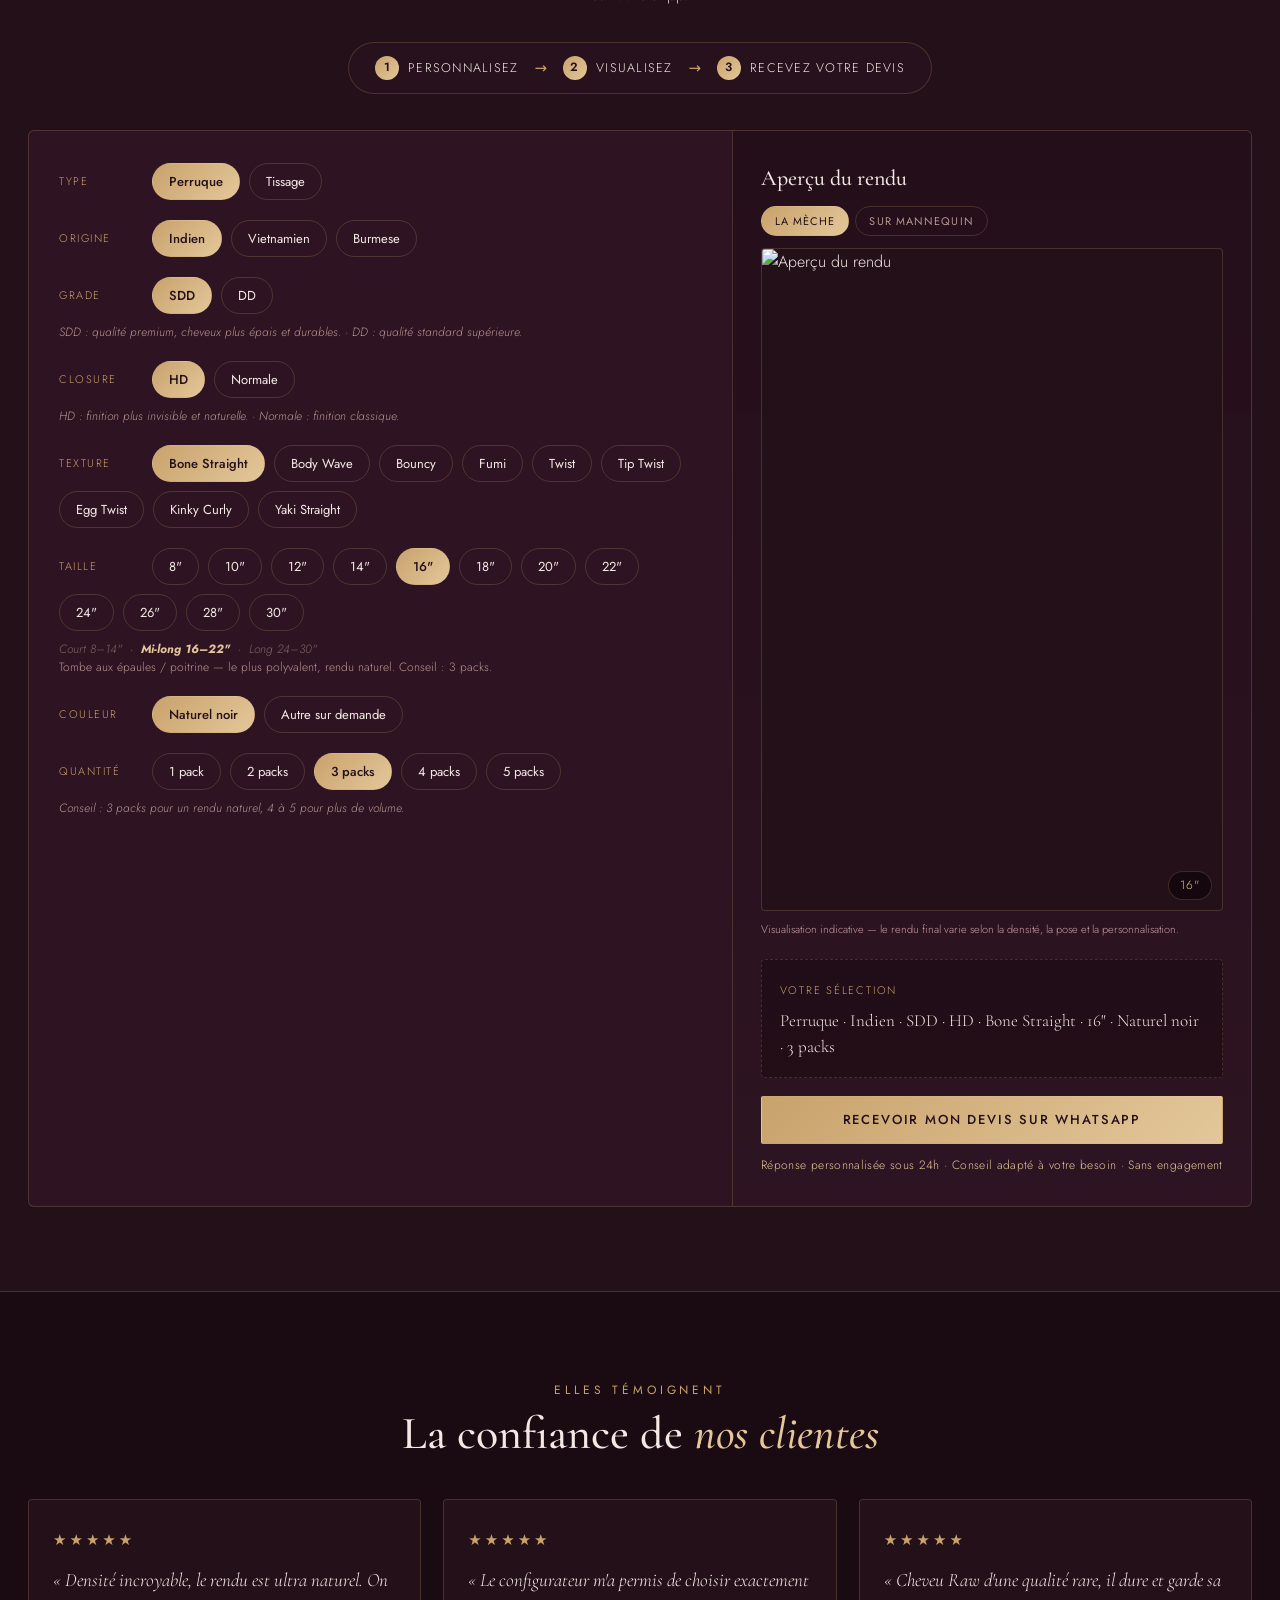
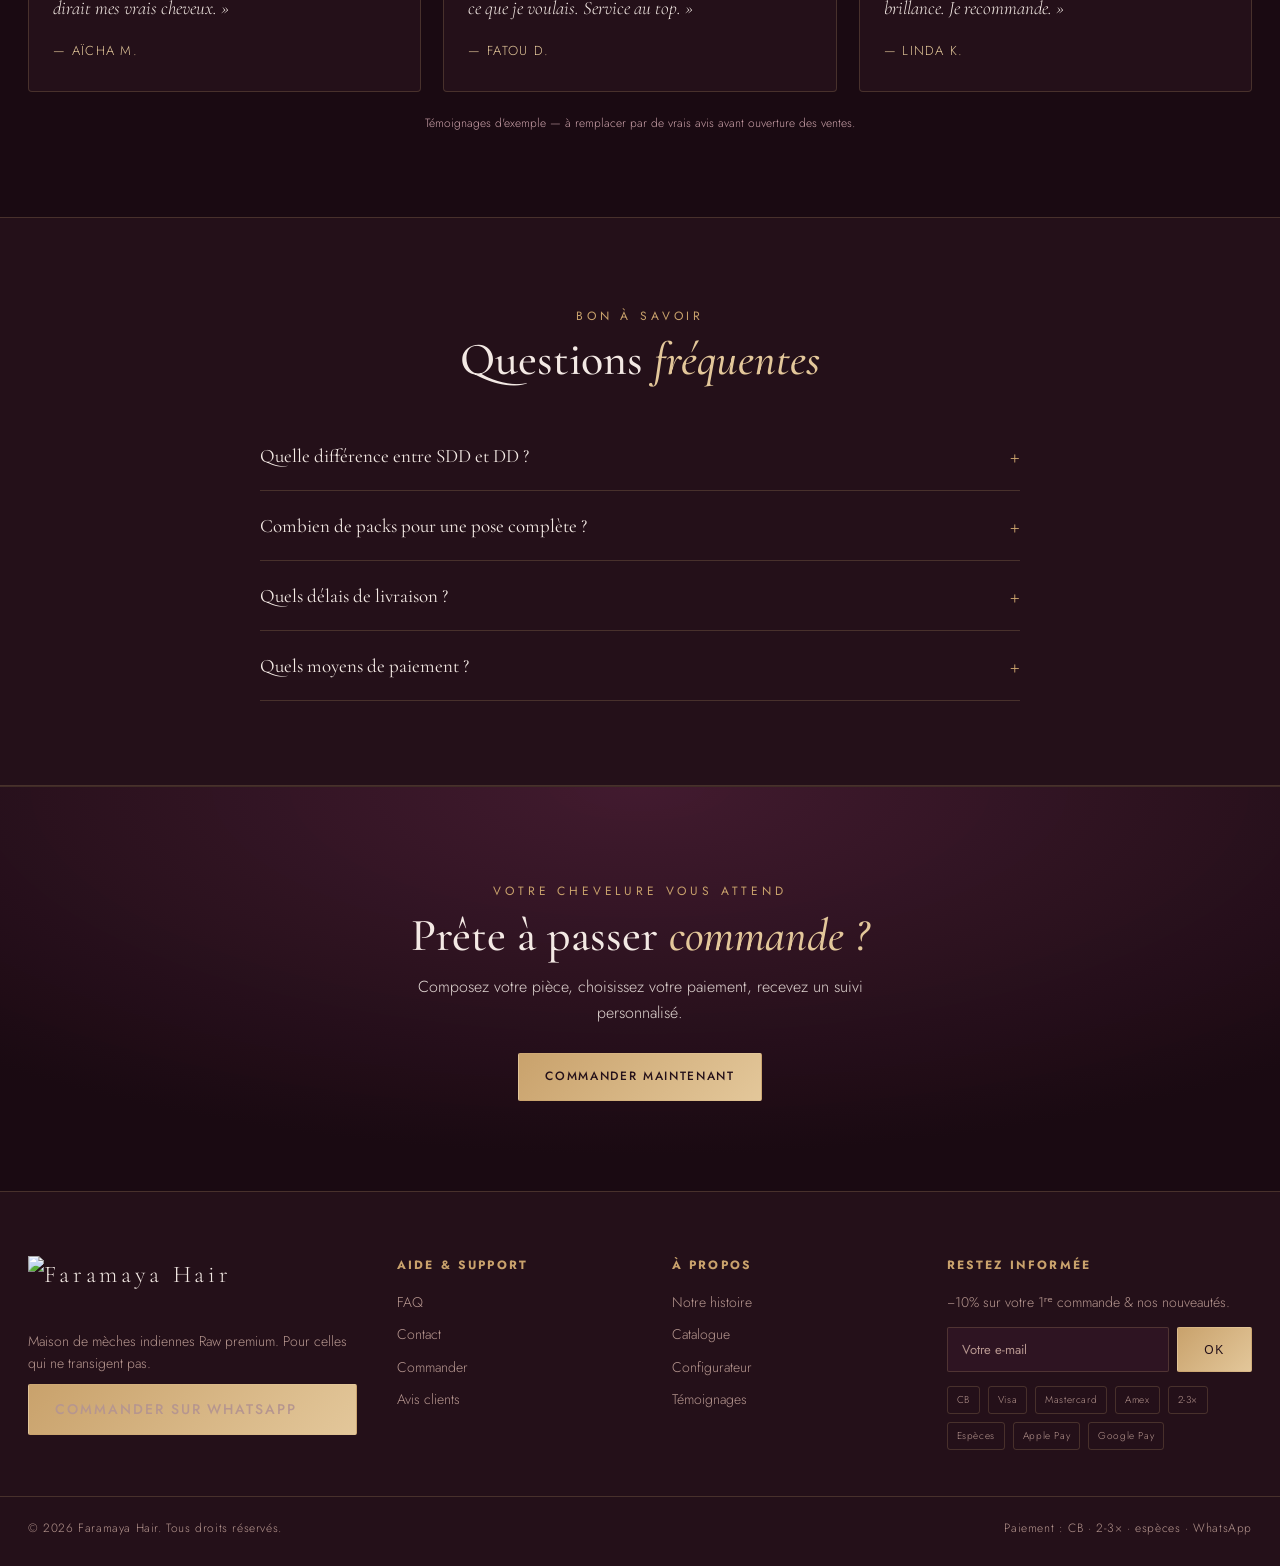
==== commit f2a9f697: "Add files via upload" ====
--- a/index.html
+++ b/index.html
@@ -355,20 +355,66 @@
     <div class="tab-pane active" id="tab-perruques">
       <p class="tab-meta">Tailles 8–28" · Origines Indien · Vietnamien · Burmese · Grade SDD ou DD · Closure HD ou normale</p>
       <div class="col-grid two">
-        <div class="col"><img src="https://d2ol7oe51mr4n9.cloudfront.net/user_3EfYsdzwRq5oIOEXm3bSsTimKQL/da787040-8e02-406a-acd8-dc245cffbc10.png" alt="Perruque lisse"><div class="ov"><h3>Lisse</h3><div class="size">Bone Straight · 8–28"</div><ul><li>Bone Straight</li><li>Closure HD</li><li>Closure normale</li></ul><a href="#fit" class="btn btn-gold">Configurer</a></div></div>
-        <div class="col"><img src="https://d2ol7oe51mr4n9.cloudfront.net/user_3EfYsdzwRq5oIOEXm3bSsTimKQL/294e5554-7169-435e-9c64-18fdf2c73591.png" alt="Perruque bouclée"><div class="ov"><h3>Bouclé</h3><div class="size">8–28"</div><ul><li>Afro Kinky</li><li>Kinky Curl</li><li>Deep Wave</li><li>Body Wave</li></ul><a href="#fit" class="btn btn-gold">Configurer</a></div></div>
+        <div class="col"><img src="https://d2ol7oe51mr4n9.cloudfront.net/user_3EfYsdzwRq5oIOEXm3bSsTimKQL/da787040-8e02-406a-acd8-dc245cffbc10.png" alt="Perruque lisse"><div class="ov"><h3>Lisse</h3><div class="size">Bone Straight · 8–28"</div><ul><li>Bone Straight</li><li>Closure HD</li><li>Closure normale</li></ul><a href="commande.html?type=Perruque&texture=Bone%20Straight" class="btn btn-gold">Commander</a></div></div>
+        <div class="col"><img src="https://d2ol7oe51mr4n9.cloudfront.net/user_3EfYsdzwRq5oIOEXm3bSsTimKQL/294e5554-7169-435e-9c64-18fdf2c73591.png" alt="Perruque bouclée"><div class="ov"><h3>Bouclé</h3><div class="size">8–28"</div><ul><li>Afro Kinky</li><li>Kinky Curl</li><li>Deep Wave</li><li>Body Wave</li></ul><a href="commande.html?type=Perruque&texture=Kinky%20Curly" class="btn btn-gold">Commander</a></div></div>
       </div>
     </div>
 
     <div class="tab-pane" id="tab-tissages">
       <p class="tab-meta">Mèches à coudre · cheveu Raw · grades SDD / DD</p>
       <div class="col-grid">
-        <div class="col"><img src="https://d2ol7oe51mr4n9.cloudfront.net/user_3EfYsdzwRq5oIOEXm3bSsTimKQL/da787040-8e02-406a-acd8-dc245cffbc10.png" alt="Tissage straight"><div class="ov"><h3>Straight</h3><div class="size">8–30"</div><ul><li>Bone Straight</li></ul><a href="#fit" class="btn btn-gold">Configurer</a></div></div>
-        <div class="col"><img src="https://d2ol7oe51mr4n9.cloudfront.net/user_3EfYsdzwRq5oIOEXm3bSsTimKQL/624a4077-0fc0-46ac-812e-fb9aa49e29a0.png" alt="Tissage wave"><div class="ov"><h3>Wave</h3><div class="size">8–28"</div><ul><li class="star">Body Wave ★</li><li>Loose Wave</li><li>Deep Wave</li><li>Body Twist</li><li>Body Tip Twist</li></ul><a href="#fit" class="btn btn-gold">Configurer</a></div></div>
-        <div class="col"><img src="https://d2ol7oe51mr4n9.cloudfront.net/user_3EfYsdzwRq5oIOEXm3bSsTimKQL/294e5554-7169-435e-9c64-18fdf2c73591.png" alt="Tissage curly"><div class="ov"><h3>Curly</h3><div class="size">8–20"</div><ul><li>Fumi</li><li>Bouncy</li><li>Circle</li><li>Round Twist</li><li>Pixie</li><li>Deep Twist · 8–28"</li><li>Finger</li></ul><a href="#fit" class="btn btn-gold">Configurer</a></div></div>
-        <div class="col"><img src="https://d2ol7oe51mr4n9.cloudfront.net/user_3EfYsdzwRq5oIOEXm3bSsTimKQL/2e8677b4-1c26-4eb3-99c8-0380fbb00086.png" alt="Tissage afro"><div class="ov"><h3>Afro</h3><div class="size">8–30"</div><ul><li>Afro Kinky</li><li>Kinky Curl</li><li>Yaki Straight</li></ul><a href="#fit" class="btn btn-gold">Configurer</a></div></div>
+        <div class="col"><img src="https://d2ol7oe51mr4n9.cloudfront.net/user_3EfYsdzwRq5oIOEXm3bSsTimKQL/da787040-8e02-406a-acd8-dc245cffbc10.png" alt="Tissage straight"><div class="ov"><h3>Straight</h3><div class="size">8–30"</div><ul><li>Bone Straight</li></ul><a href="commande.html?type=Tissage&texture=Bone%20Straight" class="btn btn-gold">Commander</a></div></div>
+        <div class="col"><img src="https://d2ol7oe51mr4n9.cloudfront.net/user_3EfYsdzwRq5oIOEXm3bSsTimKQL/624a4077-0fc0-46ac-812e-fb9aa49e29a0.png" alt="Tissage wave"><div class="ov"><h3>Wave</h3><div class="size">8–28"</div><ul><li class="star">Body Wave ★</li><li>Loose Wave</li><li>Deep Wave</li><li>Body Twist</li><li>Body Tip Twist</li></ul><a href="commande.html?type=Tissage&texture=Body%20Wave" class="btn btn-gold">Commander</a></div></div>
+        <div class="col"><img src="https://d2ol7oe51mr4n9.cloudfront.net/user_3EfYsdzwRq5oIOEXm3bSsTimKQL/294e5554-7169-435e-9c64-18fdf2c73591.png" alt="Tissage curly"><div class="ov"><h3>Curly</h3><div class="size">8–20"</div><ul><li>Fumi</li><li>Bouncy</li><li>Circle</li><li>Round Twist</li><li>Pixie</li><li>Deep Twist · 8–28"</li><li>Finger</li></ul><a href="commande.html?type=Tissage&texture=Fumi" class="btn btn-gold">Commander</a></div></div>
+        <div class="col"><img src="https://d2ol7oe51mr4n9.cloudfront.net/user_3EfYsdzwRq5oIOEXm3bSsTimKQL/2e8677b4-1c26-4eb3-99c8-0380fbb00086.png" alt="Tissage afro"><div class="ov"><h3>Afro</h3><div class="size">8–30"</div><ul><li>Afro Kinky</li><li>Kinky Curl</li><li>Yaki Straight</li></ul><a href="commande.html?type=Tissage&texture=Yaki%20Straight" class="btn btn-gold">Commander</a></div></div>
       </div>
     </div>
+  </div>
+</section>
+
+<!-- 9 bestsellers carousel -->
+<section class="block" id="bestsellers" style="background:var(--plum-2);border-top:1px solid var(--line);border-bottom:1px solid var(--line)">
+  <div class="wrap">
+    <div class="center"><span class="eyebrow">Les plus adoptées</span><h2 class="title">Nos <em>best-sellers</em></h2></div>
+    <div class="carousel">
+      <div class="car-track" id="bestTrack">
+        <div class="pcard"><div class="ph"><img src="https://d2ol7oe51mr4n9.cloudfront.net/user_3EfYsdzwRq5oIOEXm3bSsTimKQL/a987f7b6-11f9-4473-9f20-c4b6747c89eb.png" alt="Mèche lisse"><span class="sale">−10%</span></div><div class="pb"><h3>Lisse — Lissage intégral</h3><div class="pr">dès 175€ <small>195€</small></div><div class="ex">prix exemple</div><a href="commande.html?type=Perruque&texture=Bone%20Straight" class="btn btn-gold">Commander</a></div></div>
+        <div class="pcard"><div class="ph"><img src="https://d2ol7oe51mr4n9.cloudfront.net/user_3EfYsdzwRq5oIOEXm3bSsTimKQL/769f7b8d-8eeb-43c1-aff0-ea32946f7961.png" alt="Mèche ondulée"></div><div class="pb"><h3>Ondulé — Ondulation naturelle</h3><div class="pr">dès 185€</div><div class="ex">prix exemple</div><a href="commande.html?texture=Body%20Wave" class="btn btn-gold">Commander</a></div></div>
+        <div class="pcard"><div class="ph"><img src="https://d2ol7oe51mr4n9.cloudfront.net/user_3EfYsdzwRq5oIOEXm3bSsTimKQL/fc2e64d7-ac0f-4b4f-91e8-7a57719d3c9e.png" alt="Mèche crépue lissée"><span class="sale">Afro</span></div><div class="pb"><h3>Crépu lissé</h3><div class="pr">dès 195€</div><div class="ex">prix exemple</div><a href="commande.html?texture=Yaki%20Straight" class="btn btn-gold">Commander</a></div></div>
+        <div class="pcard"><div class="ph"><img src="https://d2ol7oe51mr4n9.cloudfront.net/user_3EfYsdzwRq5oIOEXm3bSsTimKQL/3534e3a4-a4a6-4c59-b816-0225a145e2c7.png" alt="Pack closure + mèches"></div><div class="pb"><h3>Pack Closure + 3 Mèches</h3><div class="pr">dès 520€</div><div class="ex">prix exemple</div><a href="commande.html?texture=Bone%20Straight&quantite=3" class="btn btn-gold">Commander</a></div></div>
+        <div class="pcard"><div class="ph"><img src="https://d2ol7oe51mr4n9.cloudfront.net/user_3EfYsdzwRq5oIOEXm3bSsTimKQL/1fbe65f0-3f75-4b81-a26d-d25f97d075fa.png" alt="Lisse premium"></div><div class="pb"><h3>Lisse Premium 30"</h3><div class="pr">dès 240€</div><div class="ex">prix exemple</div><a href="commande.html?texture=Bone%20Straight&taille=30%22" class="btn btn-gold">Commander</a></div></div>
+      </div>
+      <div class="car-nav"><button onclick="scrollTrack('bestTrack',-1)">‹</button><button onclick="scrollTrack('bestTrack',1)">›</button></div>
+    </div>
+  </div>
+</section>
+
+<!-- 10 GO EASY video -->
+<section class="govideo" id="goeasy">
+  <video src="https://d8j0ntlcm91z4.cloudfront.net/user_3EfYsdzwRq5oIOEXm3bSsTimKQL/hf_20260626_152033_76d84cd0-460f-46fe-9f79-924721dff673.mp4" poster="https://d2ol7oe51mr4n9.cloudfront.net/user_3EfYsdzwRq5oIOEXm3bSsTimKQL/da787040-8e02-406a-acd8-dc245cffbc10.png" autoplay muted loop playsinline></video>
+  <div class="scrim"></div>
+  <div class="gc">
+    <span class="eyebrow" style="color:var(--gold-2)">Maison Faramaya Hair</span>
+    <h2 class="serif">EN TOUTE<br>AISANCE.</h2>
+    <p>Le luxe qui se porte au quotidien</p>
+    <a href="#collection" class="btn btn-light">Découvrir</a>
+  </div>
+</section>
+
+<!-- 11 see it in action -->
+<section class="block" id="action">
+  <div class="wrap">
+    <div class="center"><span class="eyebrow">Elles l'ont adoptée</span><h2 class="title">Vu <em>en action</em></h2></div>
+    <div class="reels-track" id="reelsTrack">
+      <div class="reel"><div class="rv"><video src="https://d8j0ntlcm91z4.cloudfront.net/user_3EfYsdzwRq5oIOEXm3bSsTimKQL/hf_20260626_152035_7a07f82a-3e87-4f85-bf75-3dec35bd3af9.mp4" poster="https://d2ol7oe51mr4n9.cloudfront.net/user_3EfYsdzwRq5oIOEXm3bSsTimKQL/da787040-8e02-406a-acd8-dc245cffbc10.png" muted loop playsinline onmouseover="this.play()" onmouseout="this.pause()"></video><div class="tag"><div><b>Lisse</b><span> · dès 175€</span></div><a href="commande.html?texture=Bone%20Straight" class="ad">Commander</a></div></div></div>
+      <div class="reel"><div class="rv"><video src="https://d8j0ntlcm91z4.cloudfront.net/user_3EfYsdzwRq5oIOEXm3bSsTimKQL/hf_20260626_152206_9e048239-728f-42bd-b894-44faa2c9b257.mp4" poster="https://d2ol7oe51mr4n9.cloudfront.net/user_3EfYsdzwRq5oIOEXm3bSsTimKQL/59697c69-f79f-4d8b-88f1-8a14ca5315dd.png" muted loop playsinline onmouseover="this.play()" onmouseout="this.pause()"></video><div class="tag"><div><b>Ondulé</b><span> · studio</span></div><a href="commande.html?texture=Body%20Wave" class="ad">Commander</a></div></div></div>
+      <div class="reel"><div class="rv"><video src="https://d8j0ntlcm91z4.cloudfront.net/user_3EfYsdzwRq5oIOEXm3bSsTimKQL/hf_20260626_152037_e53c1b52-ad8d-4c12-96ab-c094b7cd28a7.mp4" poster="https://d2ol7oe51mr4n9.cloudfront.net/user_3EfYsdzwRq5oIOEXm3bSsTimKQL/624a4077-0fc0-46ac-812e-fb9aa49e29a0.png" muted loop playsinline onmouseover="this.play()" onmouseout="this.pause()"></video><div class="tag"><div><b>Ondulé naturel</b><span> · dès 185€</span></div><a href="commande.html?texture=Body%20Wave" class="ad">Commander</a></div></div></div>
+      <div class="reel"><div class="rv"><video src="https://d8j0ntlcm91z4.cloudfront.net/user_3EfYsdzwRq5oIOEXm3bSsTimKQL/hf_20260626_152046_86d5bbd6-986c-4e68-afd0-e428b62ec78c.mp4" poster="https://d2ol7oe51mr4n9.cloudfront.net/user_3EfYsdzwRq5oIOEXm3bSsTimKQL/daad1070-a64d-4ea2-8874-752d4fe5e336.png" muted loop playsinline onmouseover="this.play()" onmouseout="this.pause()"></video><div class="tag"><div><b>Bouclé</b><span> · coucher de soleil</span></div><a href="commande.html?texture=Kinky%20Curly" class="ad">Commander</a></div></div></div>
+      <div class="reel"><div class="rv"><video src="https://d8j0ntlcm91z4.cloudfront.net/user_3EfYsdzwRq5oIOEXm3bSsTimKQL/hf_20260626_152039_707c0c0e-7fc3-4996-a9ce-aa012aa80faf.mp4" poster="https://d2ol7oe51mr4n9.cloudfront.net/user_3EfYsdzwRq5oIOEXm3bSsTimKQL/294e5554-7169-435e-9c64-18fdf2c73591.png" muted loop playsinline onmouseover="this.play()" onmouseout="this.pause()"></video><div class="tag"><div><b>Boucle profonde</b><span> · dès 190€</span></div><a href="commande.html?texture=Kinky%20Curly" class="ad">Commander</a></div></div></div>
+      <div class="reel"><div class="rv"><video src="https://d8j0ntlcm91z4.cloudfront.net/user_3EfYsdzwRq5oIOEXm3bSsTimKQL/hf_20260626_152044_8b4dbb63-1306-4d5d-82d4-25458ea2008b.mp4" poster="https://d2ol7oe51mr4n9.cloudfront.net/user_3EfYsdzwRq5oIOEXm3bSsTimKQL/4bfc85b2-c287-4caf-a3ec-76b79a2edba5.png" muted loop playsinline onmouseover="this.play()" onmouseout="this.pause()"></video><div class="tag"><div><b>Lisse</b><span> · lifestyle</span></div><a href="commande.html?texture=Bone%20Straight" class="ad">Commander</a></div></div></div>
+      <div class="reel"><div class="rv"><video src="https://d8j0ntlcm91z4.cloudfront.net/user_3EfYsdzwRq5oIOEXm3bSsTimKQL/hf_20260626_152042_15bbd53d-7eb4-41e1-9bc3-37dcc368d93d.mp4" poster="https://d2ol7oe51mr4n9.cloudfront.net/user_3EfYsdzwRq5oIOEXm3bSsTimKQL/2e8677b4-1c26-4eb3-99c8-0380fbb00086.png" muted loop playsinline onmouseover="this.play()" onmouseout="this.pause()"></video><div class="tag"><div><b>Crépu lissé</b><span> · dès 195€</span></div><a href="commande.html?texture=Yaki%20Straight" class="ad">Commander</a></div></div></div>
+    </div>
+    <div class="car-nav"><button onclick="scrollTrack('reelsTrack',-1)">‹</button><button onclick="scrollTrack('reelsTrack',1)">›</button></div>
   </div>
 </section>
 
@@ -404,52 +450,6 @@
         <p class="reassure">Réponse personnalisée sous 24h · Conseil adapté à votre besoin · Sans engagement</p>
       </div>
     </div>
-  </div>
-</section>
-
-<!-- 9 bestsellers carousel -->
-<section class="block" id="bestsellers" style="background:var(--plum-2);border-top:1px solid var(--line);border-bottom:1px solid var(--line)">
-  <div class="wrap">
-    <div class="center"><span class="eyebrow">Les plus adoptées</span><h2 class="title">Nos <em>best-sellers</em></h2></div>
-    <div class="carousel">
-      <div class="car-track" id="bestTrack">
-        <div class="pcard"><div class="ph"><img src="https://d2ol7oe51mr4n9.cloudfront.net/user_3EfYsdzwRq5oIOEXm3bSsTimKQL/a987f7b6-11f9-4473-9f20-c4b6747c89eb.png" alt="Mèche lisse"><span class="sale">−10%</span></div><div class="pb"><h3>Lisse — Lissage intégral</h3><div class="pr">dès 175€ <small>195€</small></div><div class="ex">prix exemple</div><a href="commande.html" class="btn btn-gold">Ajout rapide</a></div></div>
-        <div class="pcard"><div class="ph"><img src="https://d2ol7oe51mr4n9.cloudfront.net/user_3EfYsdzwRq5oIOEXm3bSsTimKQL/769f7b8d-8eeb-43c1-aff0-ea32946f7961.png" alt="Mèche ondulée"></div><div class="pb"><h3>Ondulé — Ondulation naturelle</h3><div class="pr">dès 185€</div><div class="ex">prix exemple</div><a href="commande.html" class="btn btn-gold">Ajout rapide</a></div></div>
-        <div class="pcard"><div class="ph"><img src="https://d2ol7oe51mr4n9.cloudfront.net/user_3EfYsdzwRq5oIOEXm3bSsTimKQL/fc2e64d7-ac0f-4b4f-91e8-7a57719d3c9e.png" alt="Mèche crépue lissée"><span class="sale">Afro</span></div><div class="pb"><h3>Crépu lissé</h3><div class="pr">dès 195€</div><div class="ex">prix exemple</div><a href="commande.html" class="btn btn-gold">Ajout rapide</a></div></div>
-        <div class="pcard"><div class="ph"><img src="https://d2ol7oe51mr4n9.cloudfront.net/user_3EfYsdzwRq5oIOEXm3bSsTimKQL/3534e3a4-a4a6-4c59-b816-0225a145e2c7.png" alt="Pack closure + mèches"></div><div class="pb"><h3>Pack Closure + 3 Mèches</h3><div class="pr">dès 520€</div><div class="ex">prix exemple</div><a href="commande.html" class="btn btn-gold">Ajout rapide</a></div></div>
-        <div class="pcard"><div class="ph"><img src="https://d2ol7oe51mr4n9.cloudfront.net/user_3EfYsdzwRq5oIOEXm3bSsTimKQL/1fbe65f0-3f75-4b81-a26d-d25f97d075fa.png" alt="Lisse premium"></div><div class="pb"><h3>Lisse Premium 30"</h3><div class="pr">dès 240€</div><div class="ex">prix exemple</div><a href="commande.html" class="btn btn-gold">Ajout rapide</a></div></div>
-      </div>
-      <div class="car-nav"><button onclick="scrollTrack('bestTrack',-1)">‹</button><button onclick="scrollTrack('bestTrack',1)">›</button></div>
-    </div>
-  </div>
-</section>
-
-<!-- 10 GO EASY video -->
-<section class="govideo" id="goeasy">
-  <video src="https://d8j0ntlcm91z4.cloudfront.net/user_3EfYsdzwRq5oIOEXm3bSsTimKQL/hf_20260626_152033_76d84cd0-460f-46fe-9f79-924721dff673.mp4" poster="https://d2ol7oe51mr4n9.cloudfront.net/user_3EfYsdzwRq5oIOEXm3bSsTimKQL/da787040-8e02-406a-acd8-dc245cffbc10.png" autoplay muted loop playsinline></video>
-  <div class="scrim"></div>
-  <div class="gc">
-    <span class="eyebrow" style="color:var(--gold-2)">Maison Faramaya Hair</span>
-    <h2 class="serif">EN TOUTE<br>AISANCE.</h2>
-    <p>Le luxe qui se porte au quotidien</p>
-    <a href="#collection" class="btn btn-light">Découvrir</a>
-  </div>
-</section>
-
-<!-- 11 see it in action -->
-<section class="block" id="action">
-  <div class="wrap">
-    <div class="center"><span class="eyebrow">Elles l'ont adoptée</span><h2 class="title">Vu <em>en action</em></h2></div>
-    <div class="reels-track" id="reelsTrack">
-      <div class="reel"><div class="rv"><video src="https://d8j0ntlcm91z4.cloudfront.net/user_3EfYsdzwRq5oIOEXm3bSsTimKQL/hf_20260626_152035_7a07f82a-3e87-4f85-bf75-3dec35bd3af9.mp4" poster="https://d2ol7oe51mr4n9.cloudfront.net/user_3EfYsdzwRq5oIOEXm3bSsTimKQL/da787040-8e02-406a-acd8-dc245cffbc10.png" muted loop playsinline onmouseover="this.play()" onmouseout="this.pause()"></video><div class="tag"><div><b>Lisse</b><span> · dès 175€</span></div><a href="commande.html" class="ad">Voir</a></div></div></div>
-      <div class="reel"><div class="rv"><video src="https://d8j0ntlcm91z4.cloudfront.net/user_3EfYsdzwRq5oIOEXm3bSsTimKQL/hf_20260626_152206_9e048239-728f-42bd-b894-44faa2c9b257.mp4" poster="https://d2ol7oe51mr4n9.cloudfront.net/user_3EfYsdzwRq5oIOEXm3bSsTimKQL/59697c69-f79f-4d8b-88f1-8a14ca5315dd.png" muted loop playsinline onmouseover="this.play()" onmouseout="this.pause()"></video><div class="tag"><div><b>Ondulé</b><span> · studio</span></div><a href="commande.html" class="ad">Voir</a></div></div></div>
-      <div class="reel"><div class="rv"><video src="https://d8j0ntlcm91z4.cloudfront.net/user_3EfYsdzwRq5oIOEXm3bSsTimKQL/hf_20260626_152037_e53c1b52-ad8d-4c12-96ab-c094b7cd28a7.mp4" poster="https://d2ol7oe51mr4n9.cloudfront.net/user_3EfYsdzwRq5oIOEXm3bSsTimKQL/624a4077-0fc0-46ac-812e-fb9aa49e29a0.png" muted loop playsinline onmouseover="this.play()" onmouseout="this.pause()"></video><div class="tag"><div><b>Ondulé naturel</b><span> · dès 185€</span></div><a href="commande.html" class="ad">Voir</a></div></div></div>
-      <div class="reel"><div class="rv"><video src="https://d8j0ntlcm91z4.cloudfront.net/user_3EfYsdzwRq5oIOEXm3bSsTimKQL/hf_20260626_152046_86d5bbd6-986c-4e68-afd0-e428b62ec78c.mp4" poster="https://d2ol7oe51mr4n9.cloudfront.net/user_3EfYsdzwRq5oIOEXm3bSsTimKQL/daad1070-a64d-4ea2-8874-752d4fe5e336.png" muted loop playsinline onmouseover="this.play()" onmouseout="this.pause()"></video><div class="tag"><div><b>Bouclé</b><span> · coucher de soleil</span></div><a href="commande.html" class="ad">Voir</a></div></div></div>
-      <div class="reel"><div class="rv"><video src="https://d8j0ntlcm91z4.cloudfront.net/user_3EfYsdzwRq5oIOEXm3bSsTimKQL/hf_20260626_152039_707c0c0e-7fc3-4996-a9ce-aa012aa80faf.mp4" poster="https://d2ol7oe51mr4n9.cloudfront.net/user_3EfYsdzwRq5oIOEXm3bSsTimKQL/294e5554-7169-435e-9c64-18fdf2c73591.png" muted loop playsinline onmouseover="this.play()" onmouseout="this.pause()"></video><div class="tag"><div><b>Boucle profonde</b><span> · dès 190€</span></div><a href="commande.html" class="ad">Voir</a></div></div></div>
-      <div class="reel"><div class="rv"><video src="https://d8j0ntlcm91z4.cloudfront.net/user_3EfYsdzwRq5oIOEXm3bSsTimKQL/hf_20260626_152044_8b4dbb63-1306-4d5d-82d4-25458ea2008b.mp4" poster="https://d2ol7oe51mr4n9.cloudfront.net/user_3EfYsdzwRq5oIOEXm3bSsTimKQL/4bfc85b2-c287-4caf-a3ec-76b79a2edba5.png" muted loop playsinline onmouseover="this.play()" onmouseout="this.pause()"></video><div class="tag"><div><b>Lisse</b><span> · lifestyle</span></div><a href="commande.html" class="ad">Voir</a></div></div></div>
-      <div class="reel"><div class="rv"><video src="https://d8j0ntlcm91z4.cloudfront.net/user_3EfYsdzwRq5oIOEXm3bSsTimKQL/hf_20260626_152042_15bbd53d-7eb4-41e1-9bc3-37dcc368d93d.mp4" poster="https://d2ol7oe51mr4n9.cloudfront.net/user_3EfYsdzwRq5oIOEXm3bSsTimKQL/2e8677b4-1c26-4eb3-99c8-0380fbb00086.png" muted loop playsinline onmouseover="this.play()" onmouseout="this.pause()"></video><div class="tag"><div><b>Crépu lissé</b><span> · dès 195€</span></div><a href="commande.html" class="ad">Voir</a></div></div></div>
-    </div>
-    <div class="car-nav"><button onclick="scrollTrack('reelsTrack',-1)">‹</button><button onclick="scrollTrack('reelsTrack',1)">›</button></div>
   </div>
 </section>
 
@@ -583,7 +583,7 @@
       row.appendChild(b);
     });
     field.appendChild(row);
-    if(f.help){var h=document.createElement('p'); h.className='cfg-help'; h.textContent=f.help; field.appendChild(h);}
+    if(f.help){var h=document.createElement('p'); h.className='cfg-help'; if(f.key==='taille'){h.id='tailleHelp';} h.innerHTML=f.help; field.appendChild(h);}
     container.appendChild(field);
   });
 
@@ -594,6 +594,13 @@
   function sizeIndex(){var vals=fields.find(function(f){return f.key==='taille';}).options.map(function(o){return o.v;});var i=vals.indexOf(state.taille);return i<0?4:i;}
   function lengthPct(){var i=sizeIndex();return 48 + (i/11)*52;} // 8" -> 48% ... 30" -> 100%
   function tierFor(){var i=sizeIndex(); return i<=3?'court':(i<=7?'moyen':'long');} // 8-14 / 16-22 / 24-30
+  function lengthGuide(){
+    var t=tierFor();
+    var cats=[['court','Court 8–14"'],['moyen','Mi-long 16–22"'],['long','Long 24–30"']];
+    var line=cats.map(function(c){return t===c[0]?'<b style="color:var(--gold-2)">'+c[1]+'</b>':'<span style="opacity:.6">'+c[1]+'</span>';}).join(' &nbsp;·&nbsp; ');
+    var desc={court:'Carré court qui encadre le visage — chic et moderne, idéal pour débuter.',moyen:'Tombe aux épaules / poitrine — le plus polyvalent, rendu naturel. Conseil : 3 packs.',long:'Bien en dessous de la poitrine — effet glamour et volumineux. Conseil : 4 à 5 packs.'}[t];
+    return line+'<br><span style="font-style:normal">'+desc+'</span>';
+  }
   document.querySelectorAll('.pv-btn').forEach(function(b){b.addEventListener('click',function(){
     pvMode=b.dataset.mode; document.querySelectorAll('.pv-btn').forEach(function(x){x.classList.remove('on');}); b.classList.add('on'); update();
   });});
@@ -605,6 +612,7 @@
     if(img && img.getAttribute('src')!==src){img.style.opacity='0';setTimeout(function(){img.src=src;img.style.opacity='1';},150);}
     if(img) img.style.height=hpct+'%';
     var pv=document.getElementById('pvSize'); if(pv) pv.textContent=state.taille;
+    var th=document.getElementById('tailleHelp'); if(th) th.innerHTML=lengthGuide();
     // summary
     var order=['type','origine','grade','closure','texture','taille','couleur','quantite'];
     var sum=order.map(function(k){return state[k];}).join(' · ');
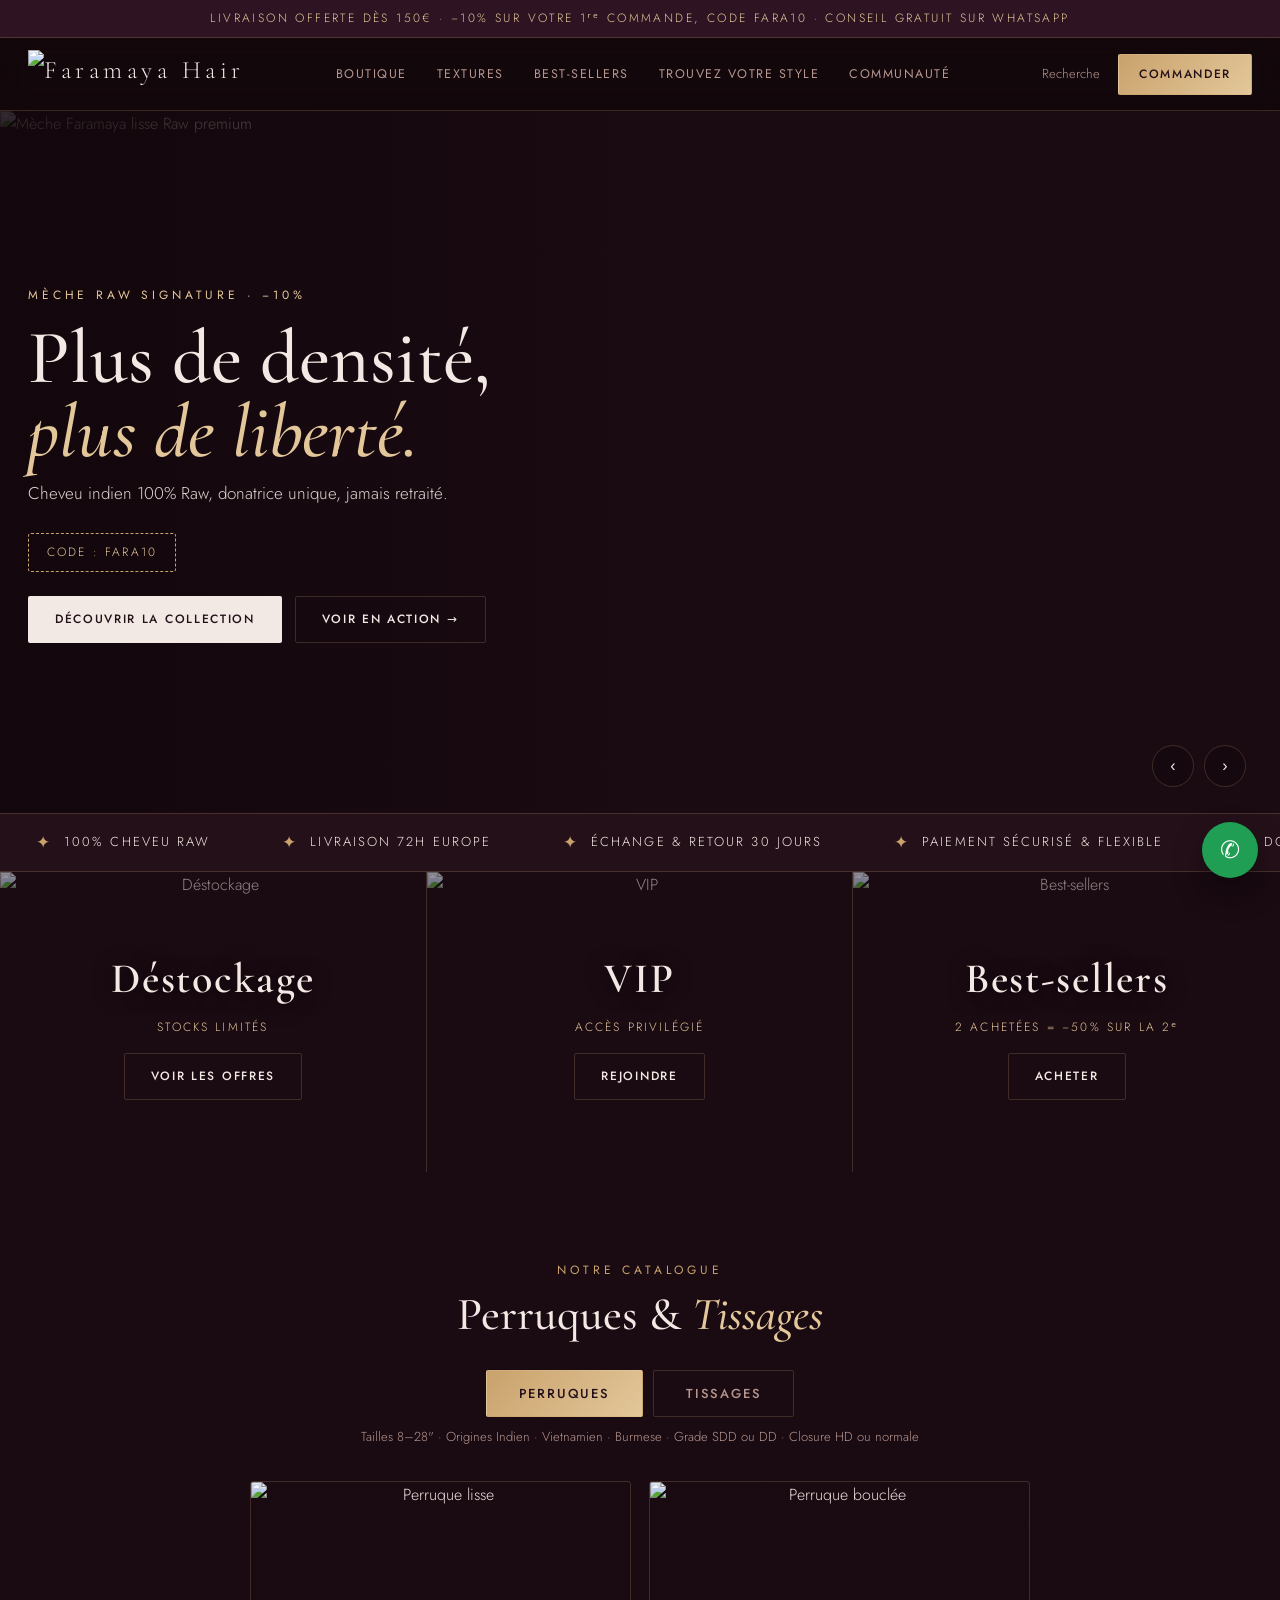
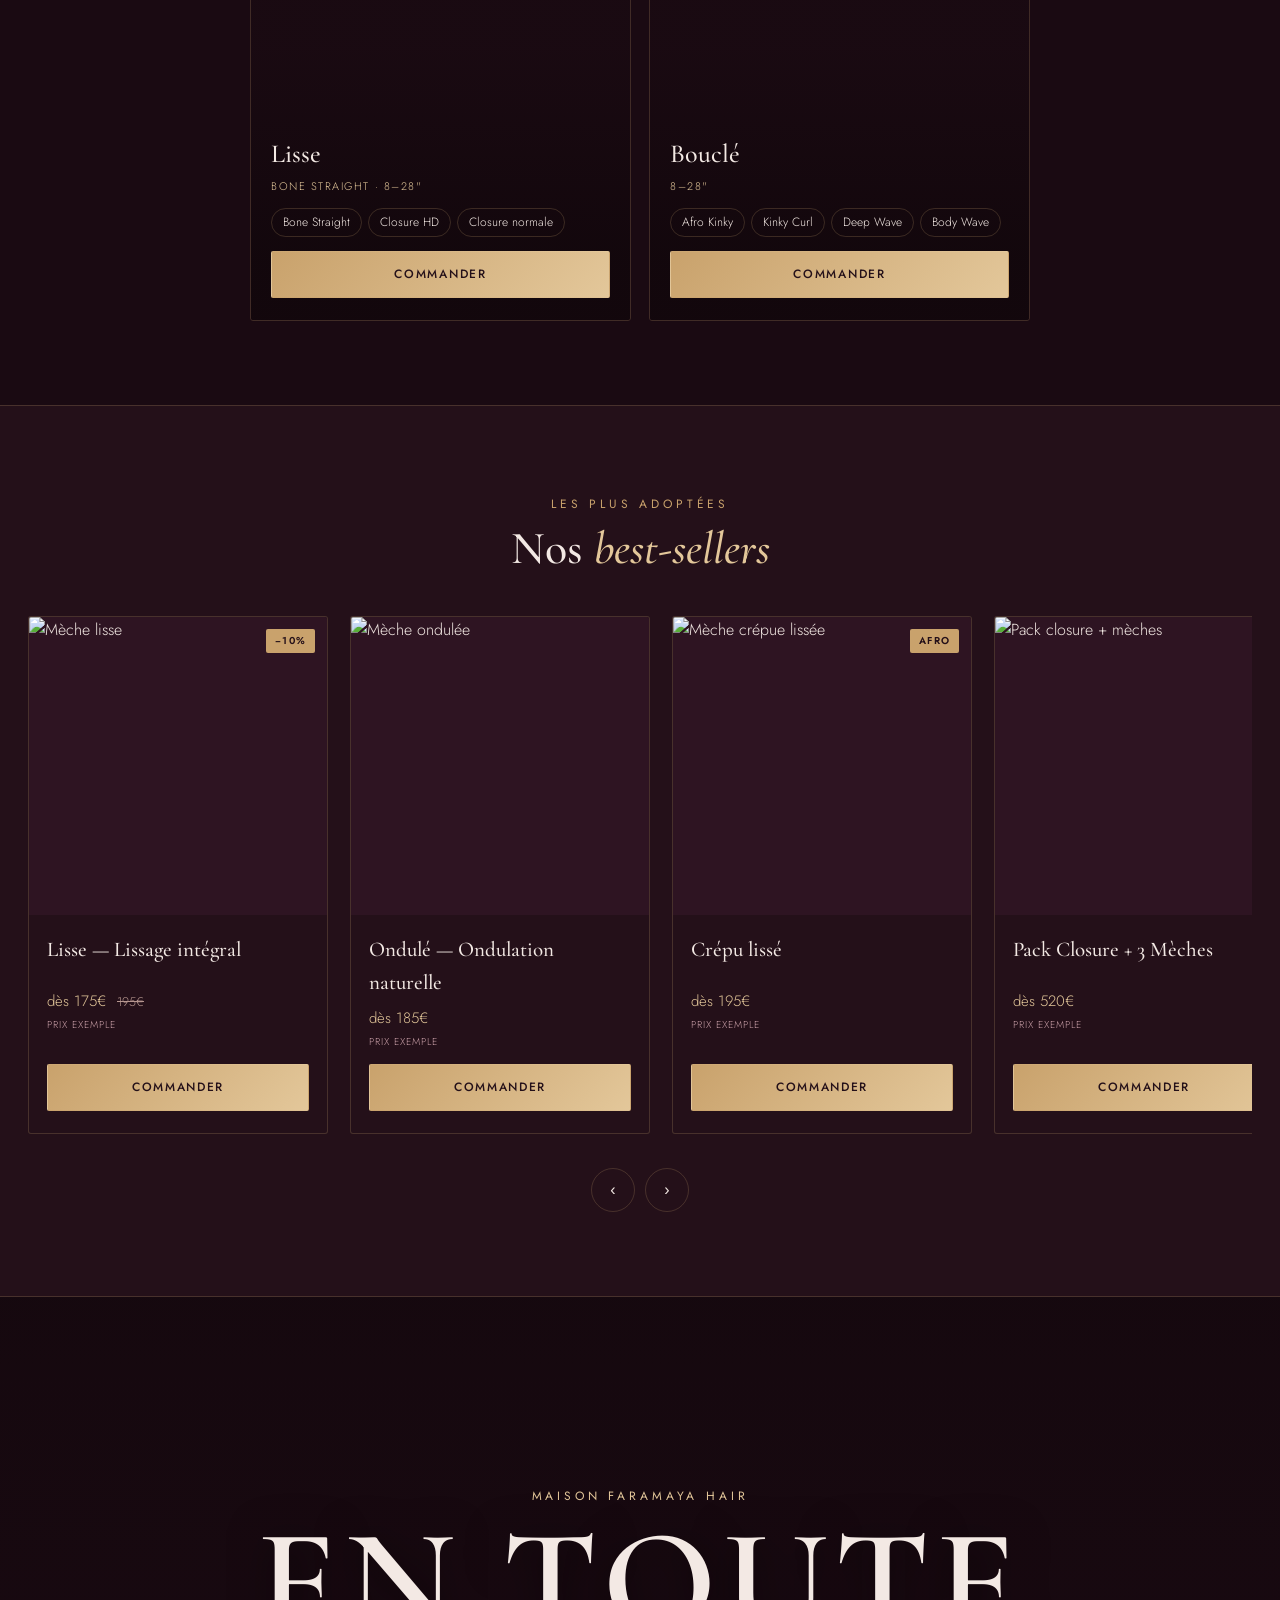
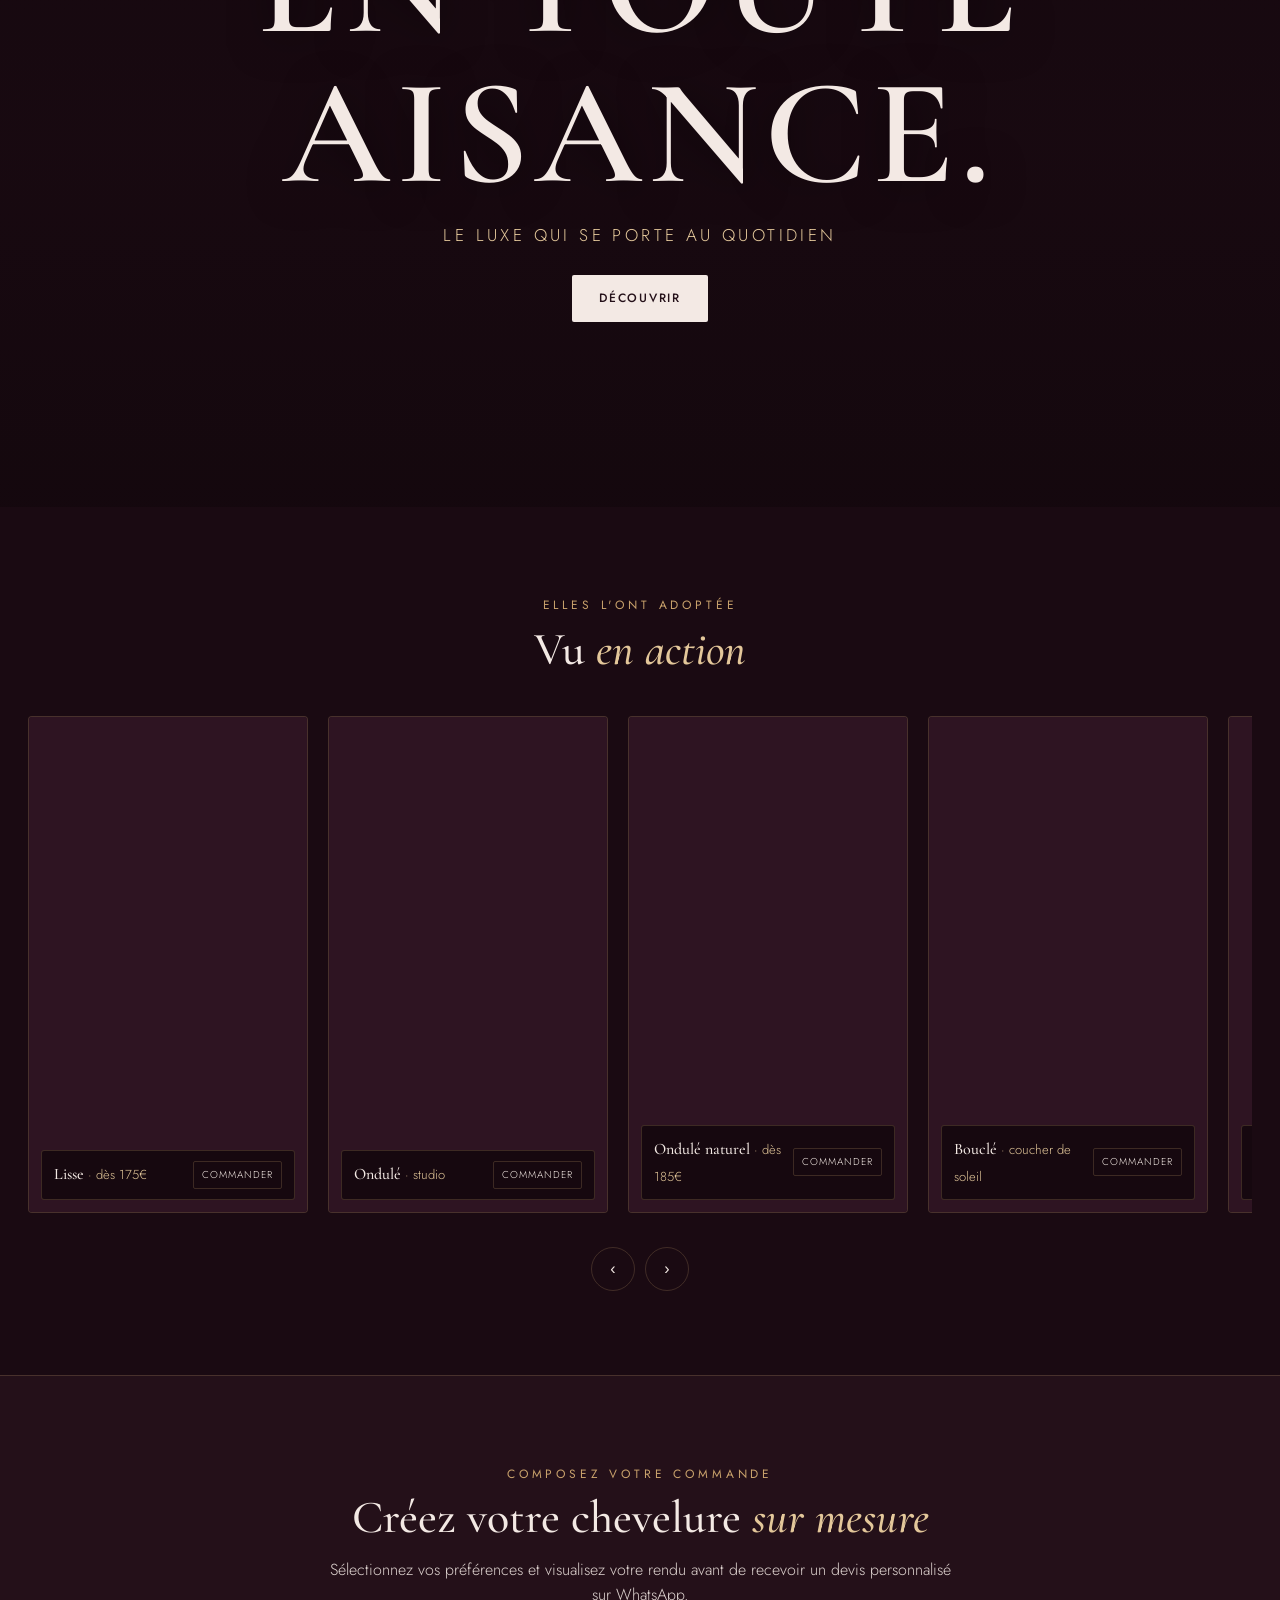
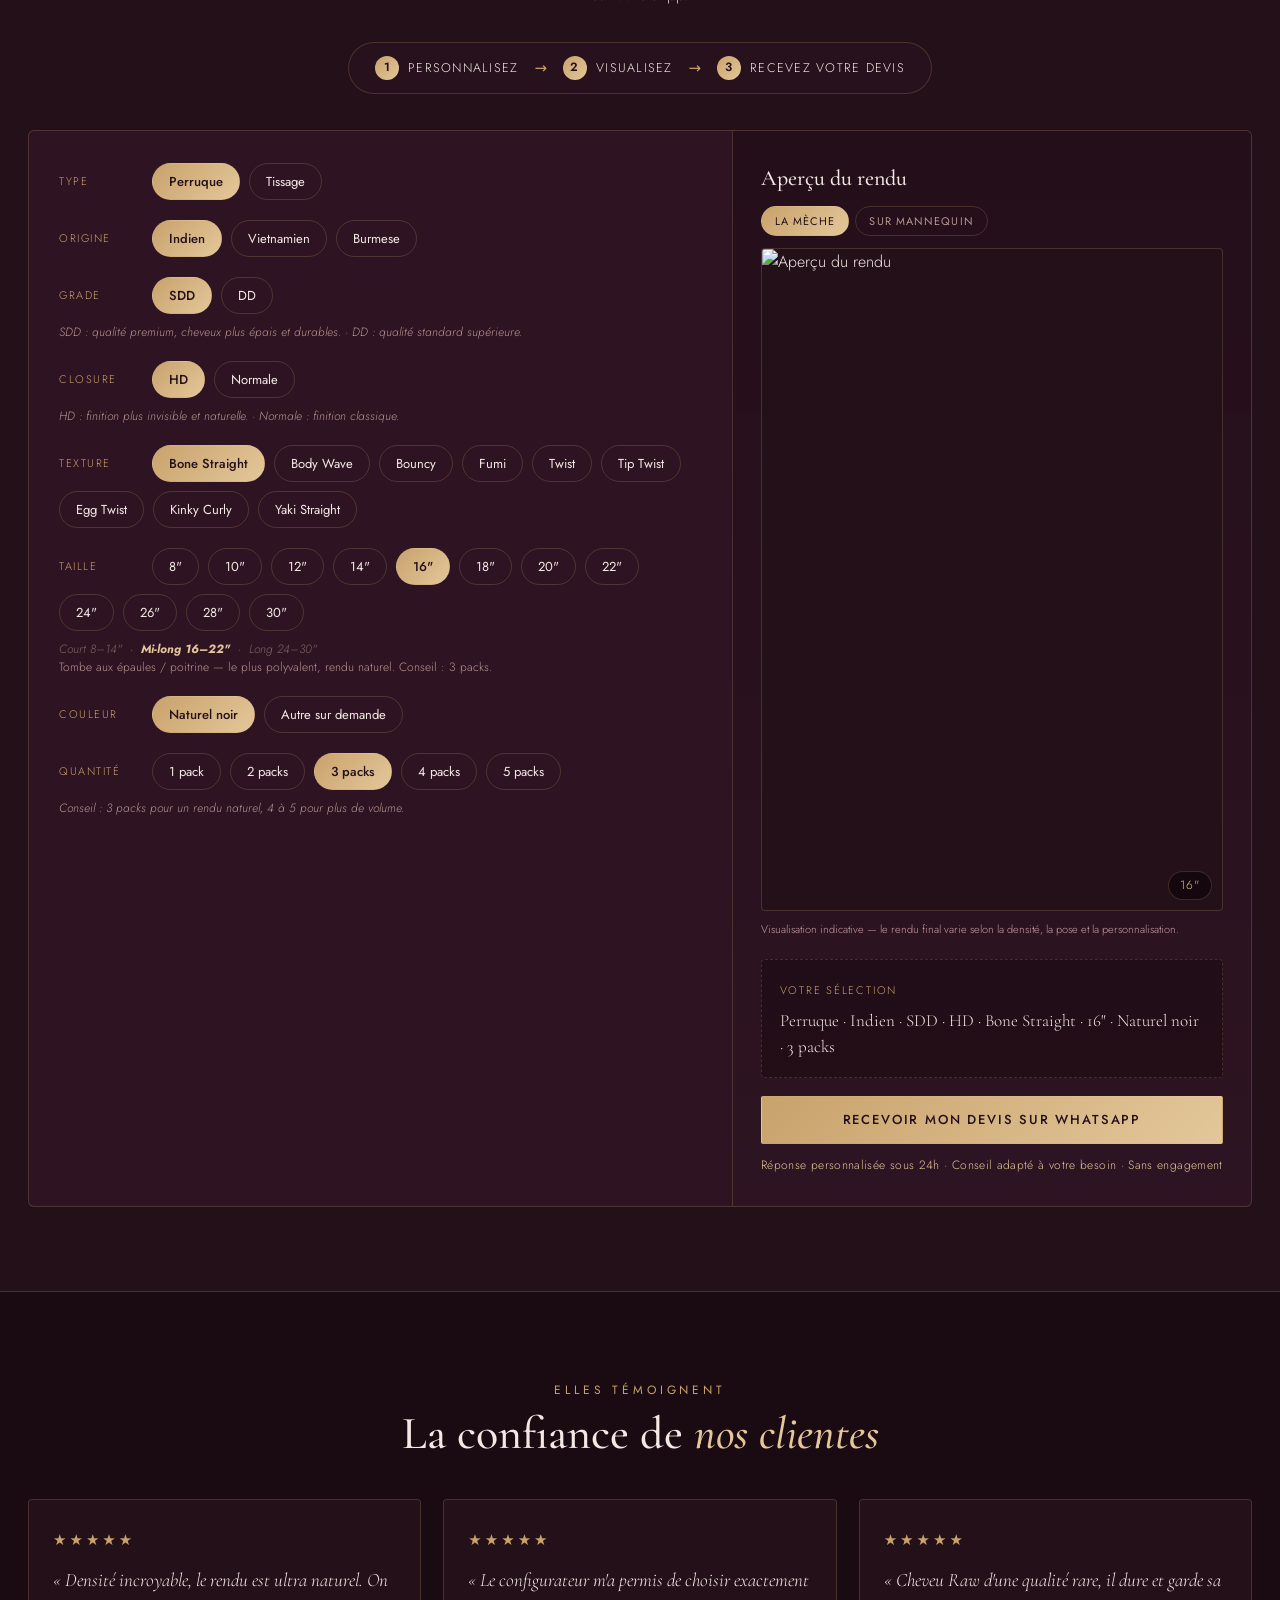
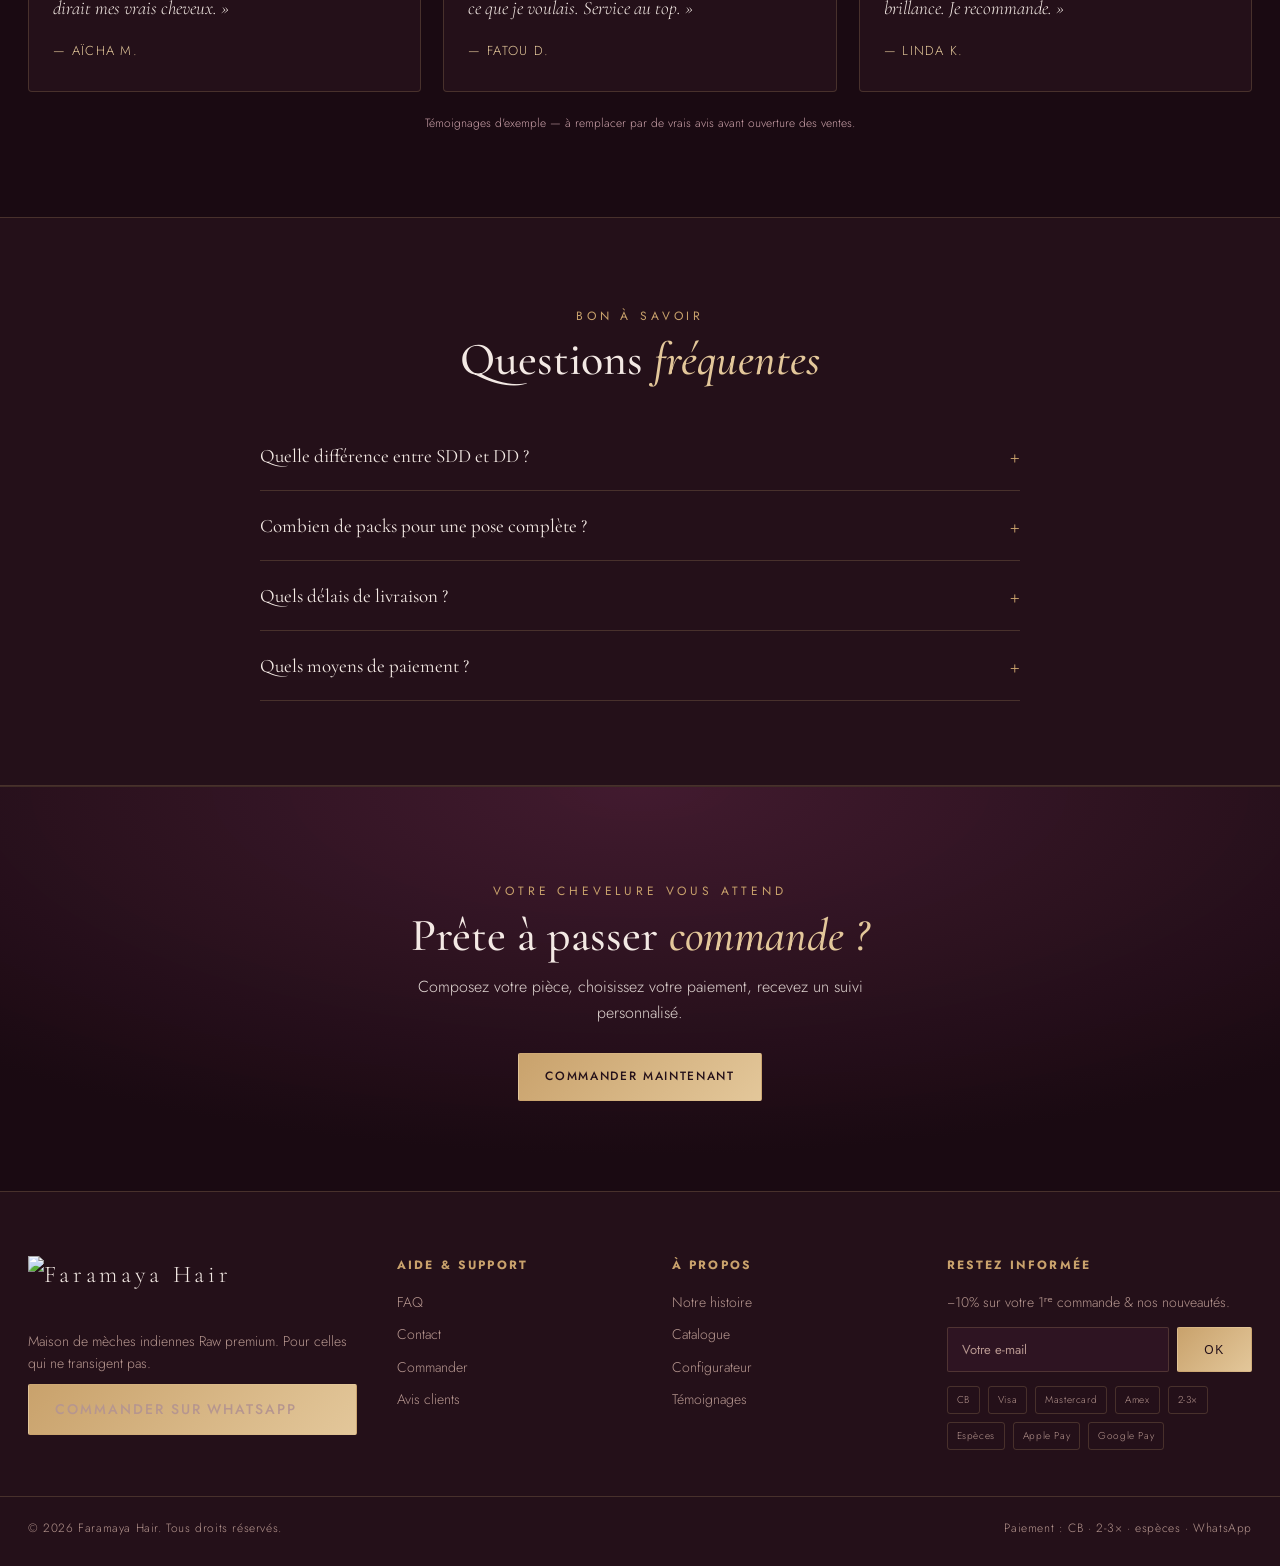
==== commit a04c3e9c: "Add files via upload" ====
--- a/index.html
+++ b/index.html
@@ -116,18 +116,18 @@
 .carousel{position:relative;margin-top:42px}
 .car-track{display:flex;gap:22px;overflow-x:auto;scroll-behavior:smooth;padding-bottom:10px;scrollbar-width:none}
 .car-track::-webkit-scrollbar{display:none}
-.pcard{flex:0 0 300px;background:var(--plum-2);border:1px solid var(--line);border-radius:3px;overflow:hidden;transition:.3s}
+.pcard{flex:0 0 300px;background:var(--plum-2);border:1px solid var(--line);border-radius:3px;overflow:hidden;transition:.3s;display:flex;flex-direction:column}
 .pcard:hover{border-color:var(--gold)}
 .pcard .ph{aspect-ratio:1/1;overflow:hidden;background:var(--plum-3);position:relative}
 .pcard .ph img{width:100%;height:100%;object-fit:cover;transition:.6s}
 .pcard:hover .ph img{transform:scale(1.05)}
 .pcard .sale{position:absolute;top:12px;right:12px;background:var(--gold);color:#241019;font-size:10px;letter-spacing:.12em;text-transform:uppercase;padding:4px 9px;border-radius:2px;font-weight:600}
-.pcard .pb{padding:18px 18px 22px}
-.pcard h3{font-family:var(--serif);font-size:21px;font-weight:500;margin-bottom:6px}
+.pcard .pb{padding:18px 18px 22px;display:flex;flex-direction:column;flex:1}
+.pcard h3{font-family:var(--serif);font-size:21px;font-weight:500;margin-bottom:6px;min-height:2.4em;display:flex;align-items:flex-start}
 .pcard .pr{font-size:15px;color:var(--gold-2);margin-bottom:4px}
 .pcard .pr small{color:var(--muted);text-decoration:line-through;margin-left:6px}
-.pcard .ex{font-size:10px;letter-spacing:.1em;text-transform:uppercase;color:var(--rose)}
-.pcard .btn{width:100%;justify-content:center;margin-top:14px}
+.pcard .ex{font-size:10px;letter-spacing:.1em;text-transform:uppercase;color:var(--rose);margin-bottom:14px}
+.pcard .btn{width:100%;justify-content:center;margin-top:auto}
 .car-nav{display:flex;gap:10px;justify-content:center;margin-top:24px}
 .car-nav button{width:44px;height:44px;border-radius:50%;border:1px solid var(--line);background:none;color:var(--cream);cursor:pointer;font-size:16px;transition:.25s}
 .car-nav button:hover{border-color:var(--gold);color:var(--gold-2)}
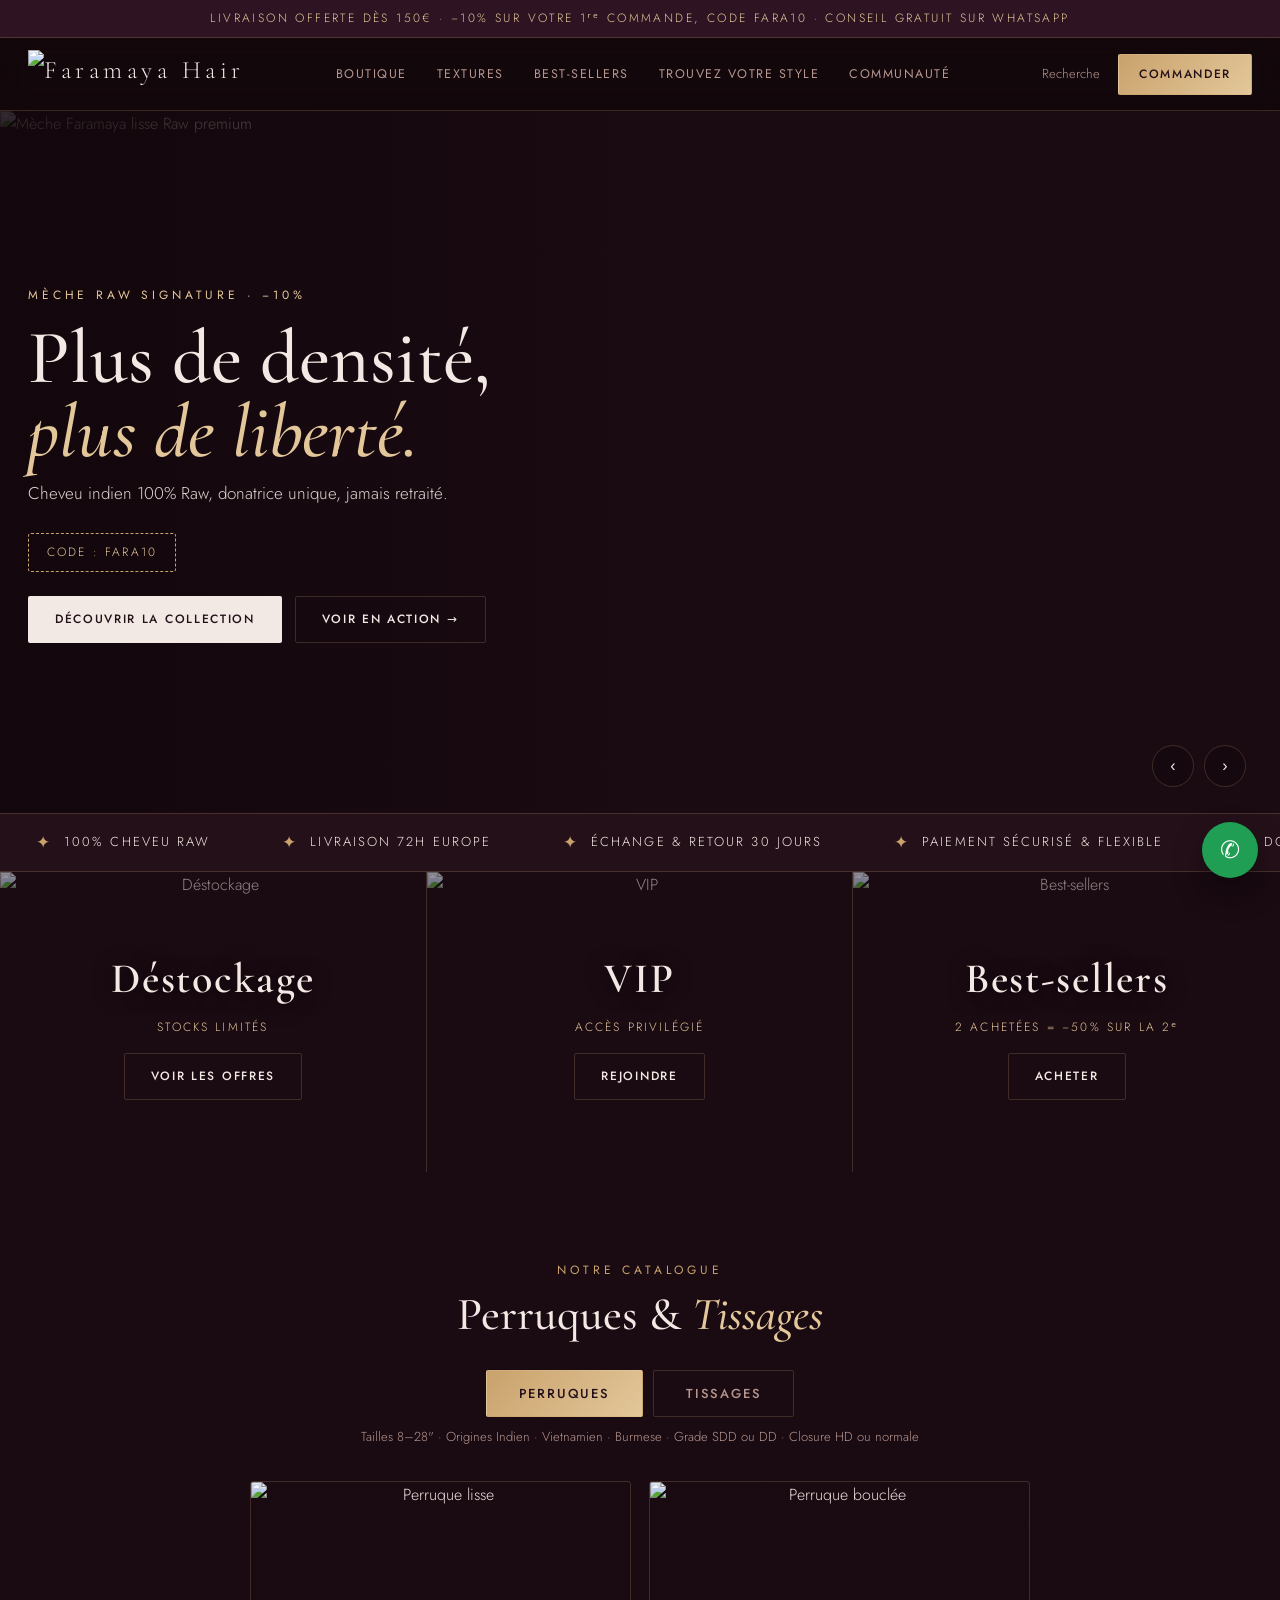
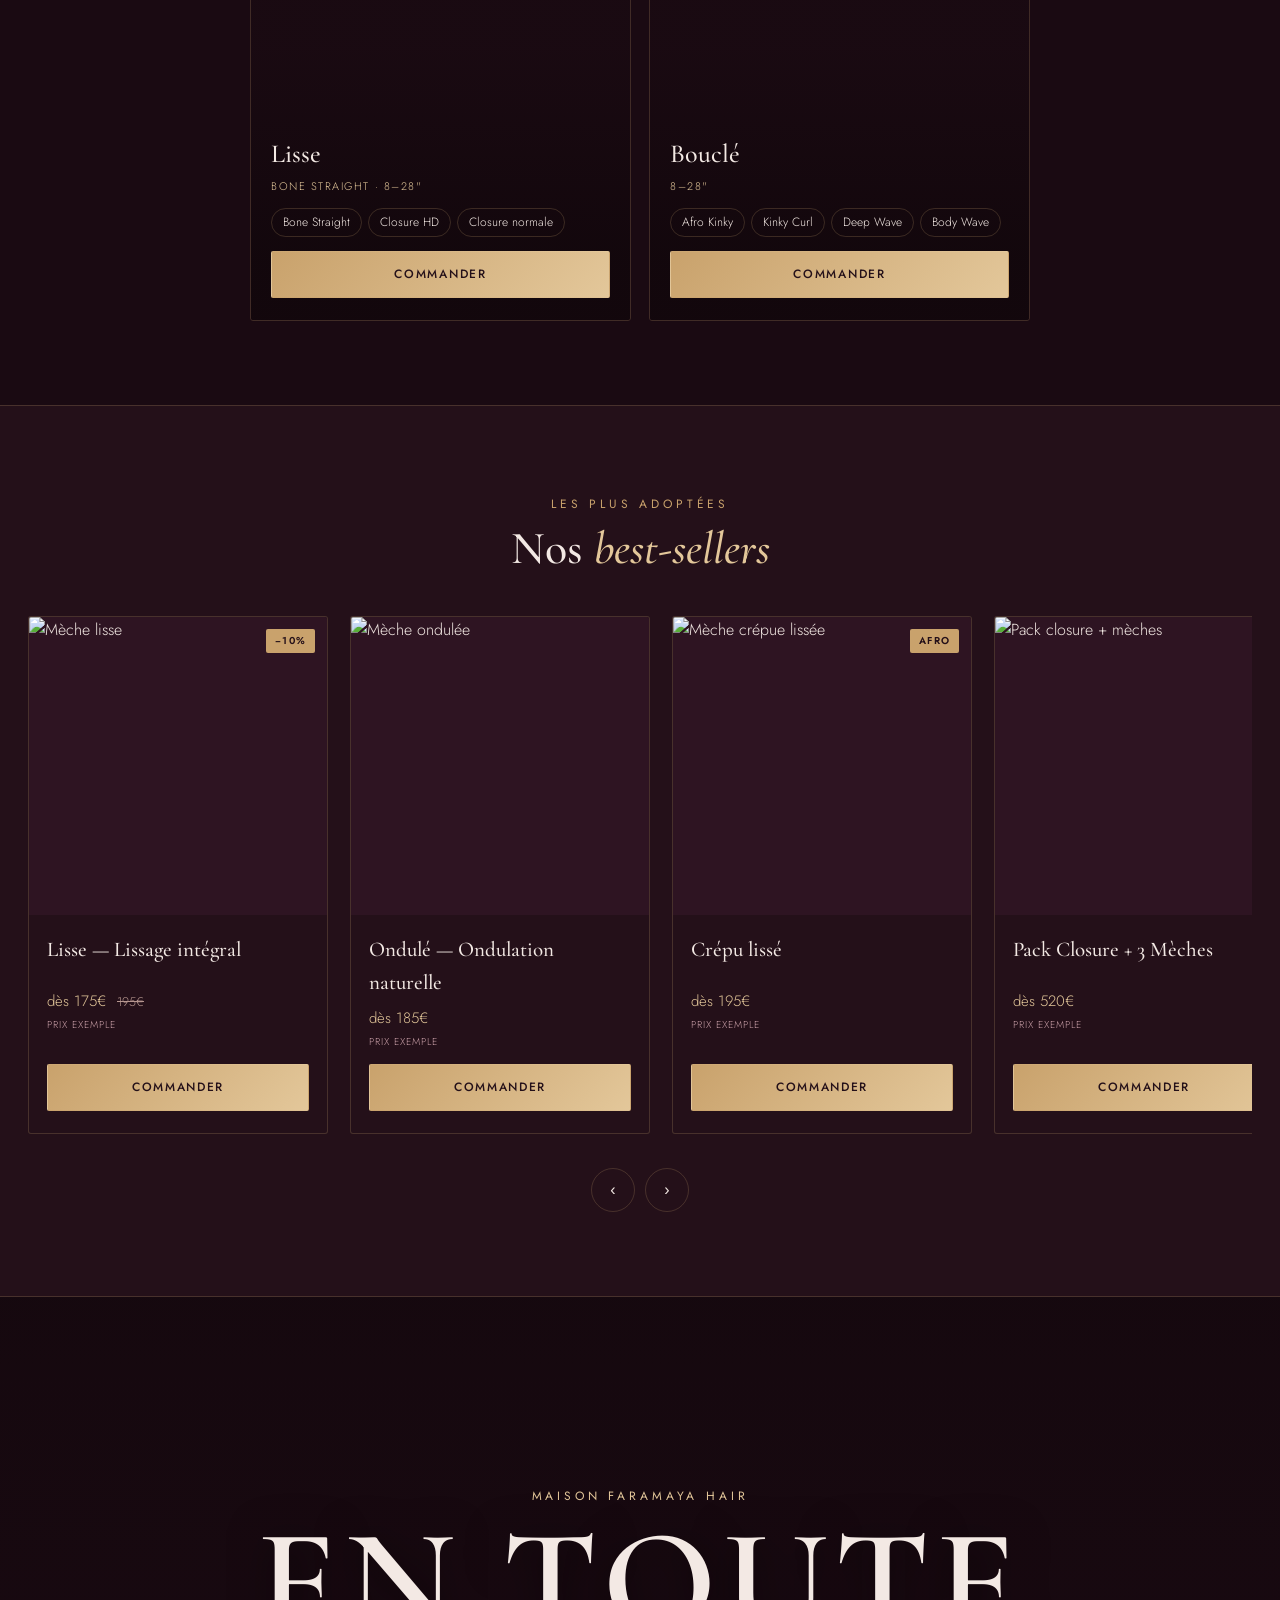
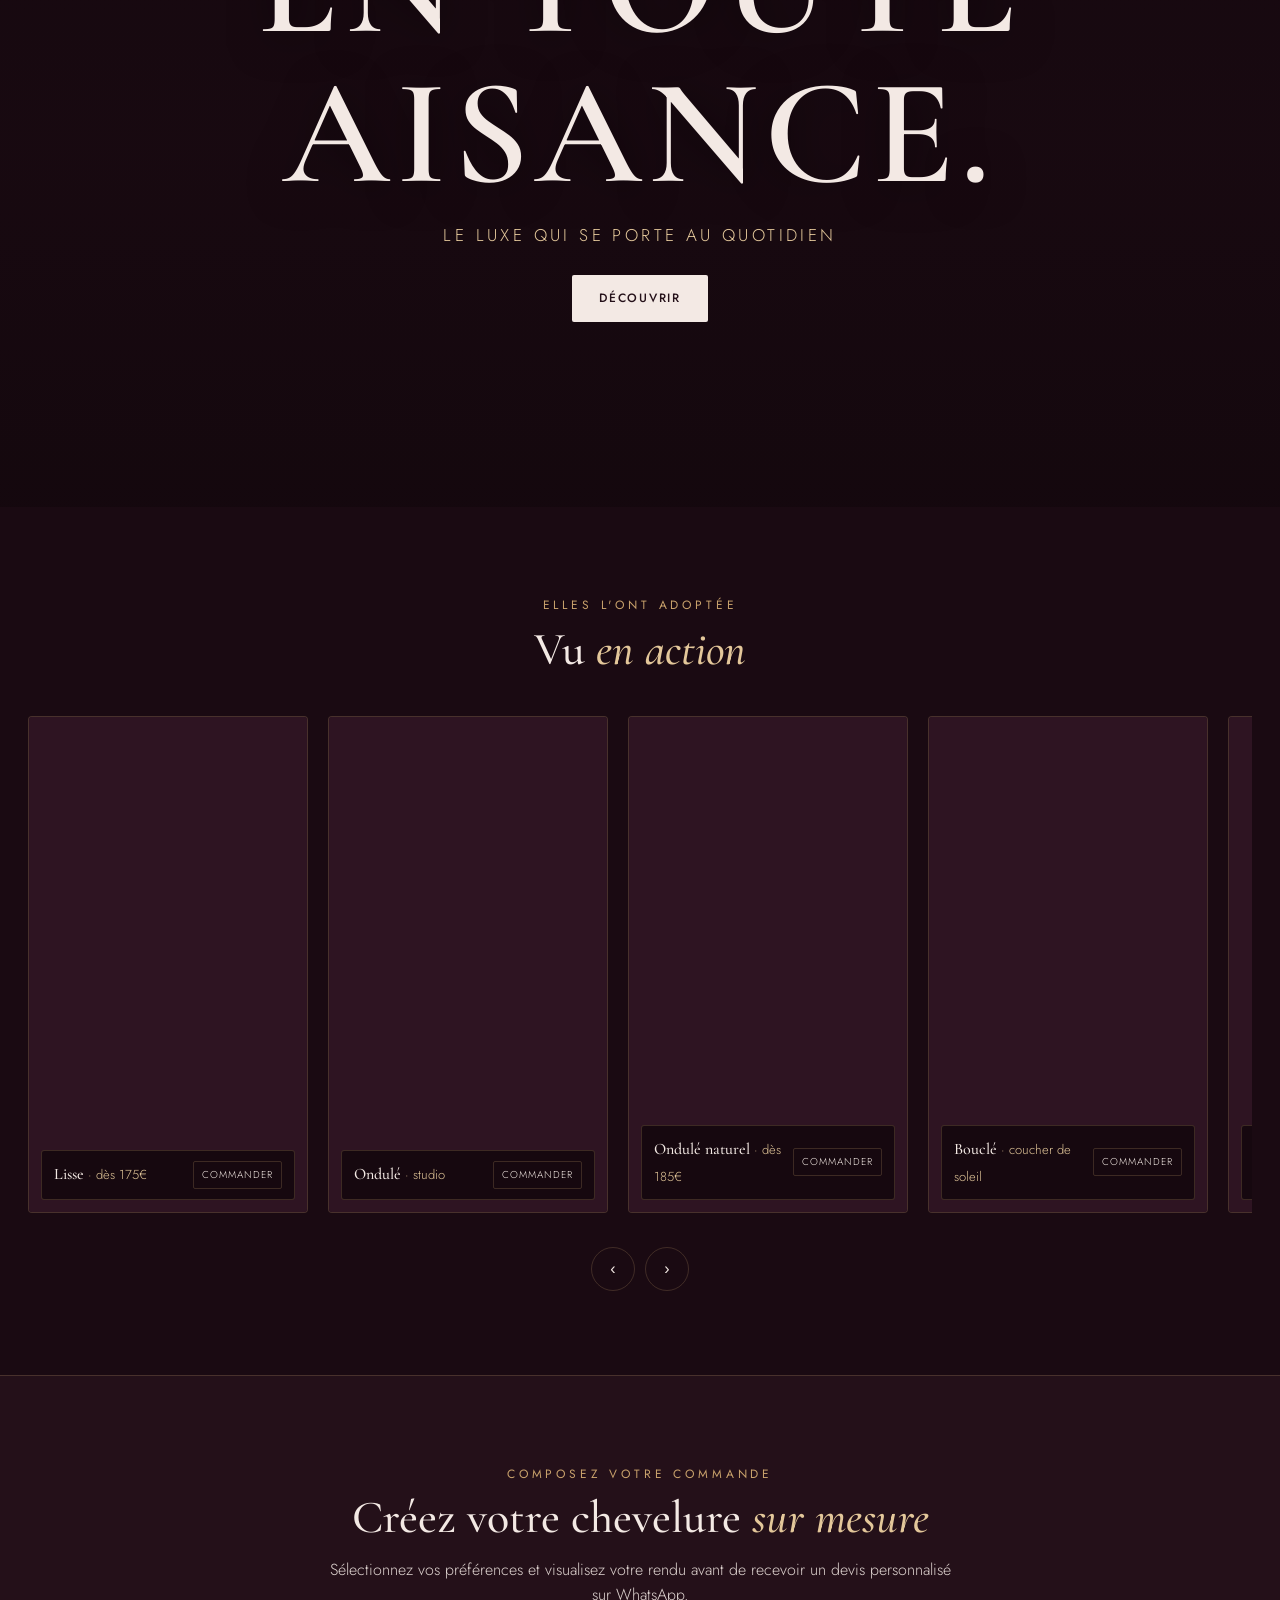
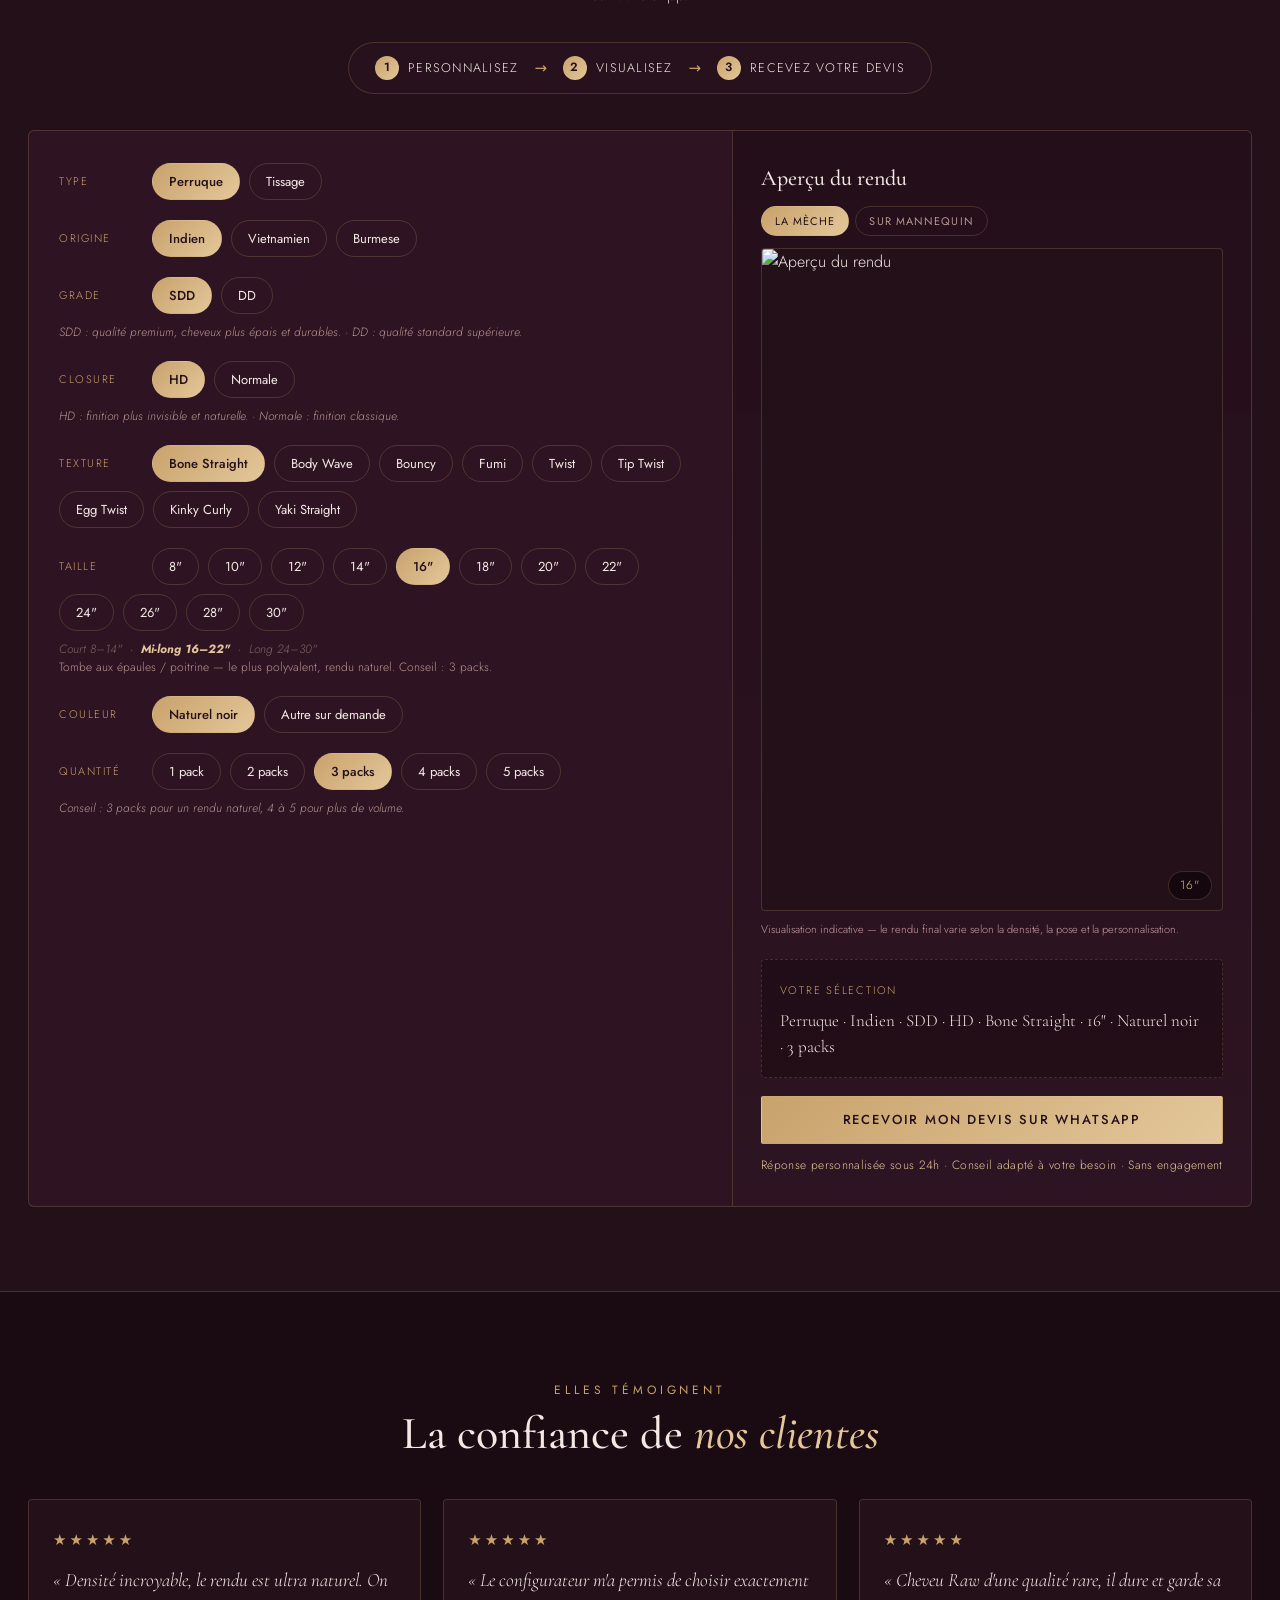
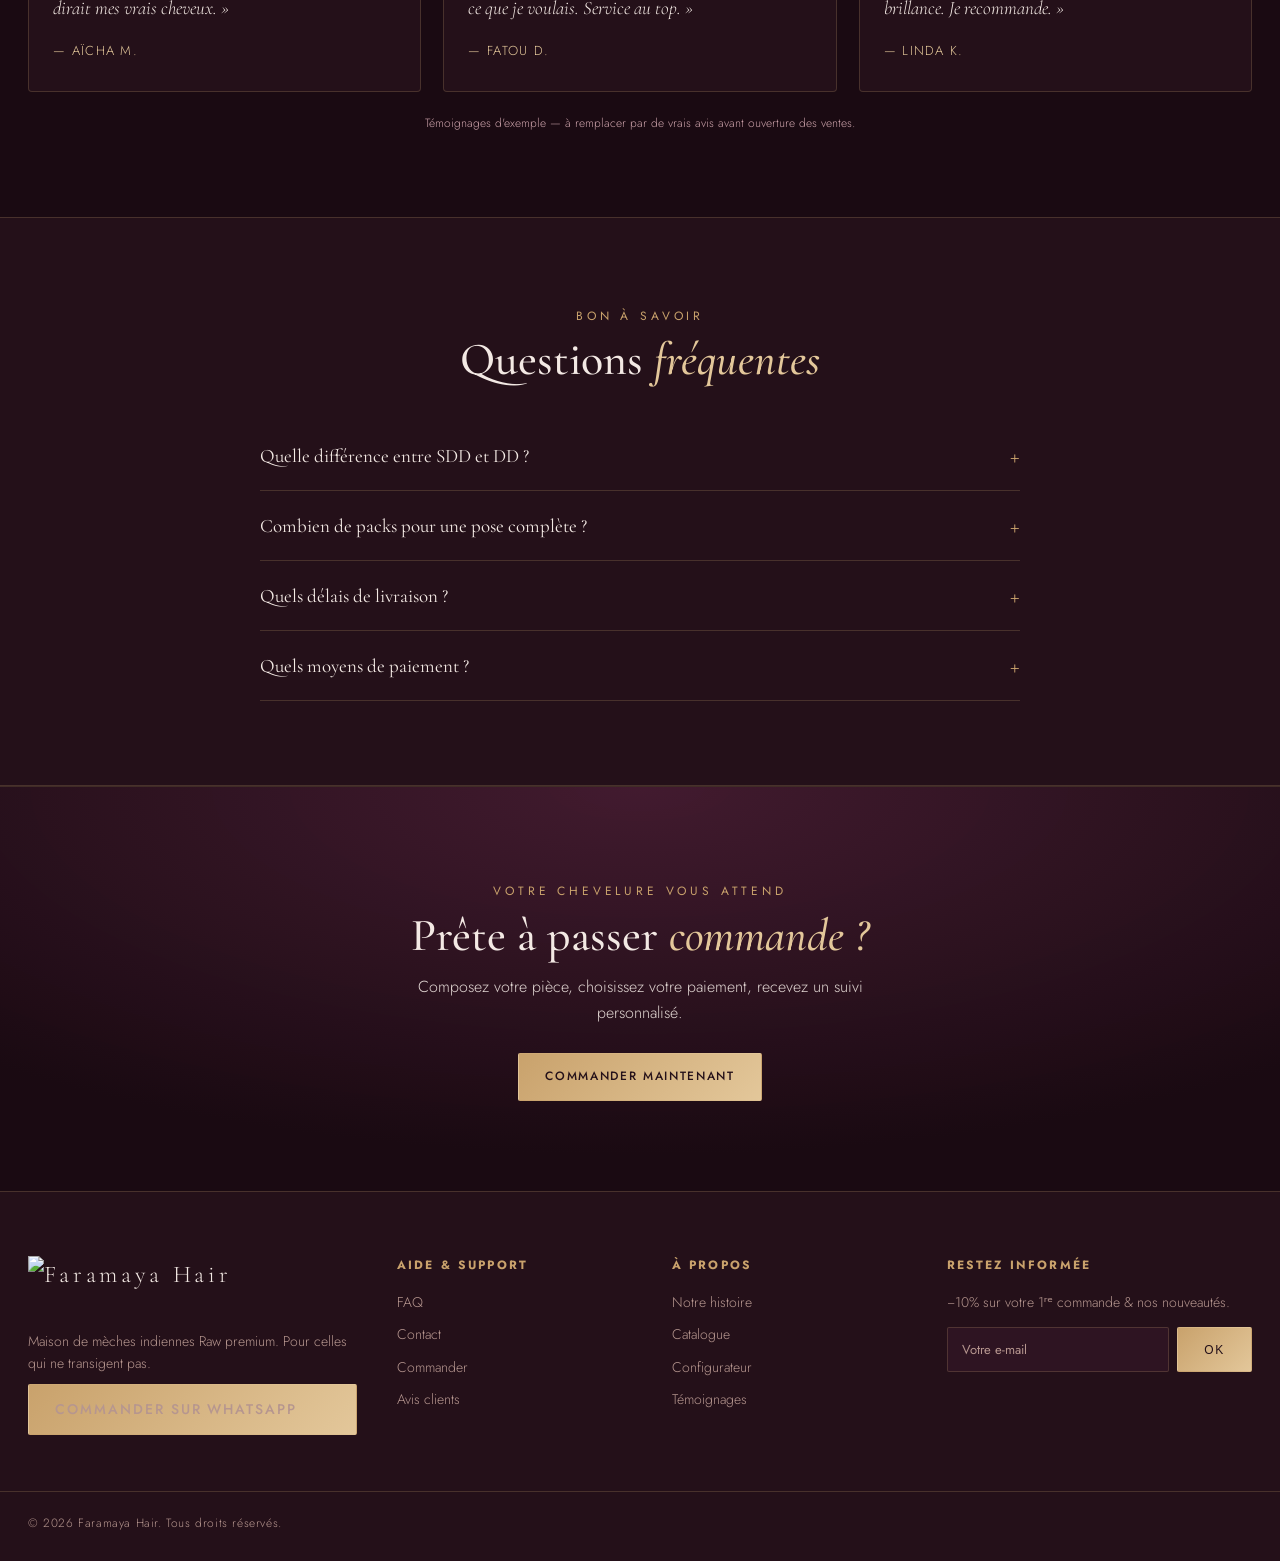
==== commit d625828c: "Add files via upload" ====
--- a/index.html
+++ b/index.html
@@ -503,12 +503,10 @@
       <h5>Restez informée</h5>
       <p>−10% sur votre 1ʳᵉ commande &amp; nos nouveautés.</p>
       <div class="news"><input type="email" placeholder="Votre e-mail"><button class="btn btn-gold">OK</button></div>
-      <div class="pay-icons"><span>CB</span><span>Visa</span><span>Mastercard</span><span>Amex</span><span>2-3×</span><span>Espèces</span><span>Apple&nbsp;Pay</span><span>Google&nbsp;Pay</span></div>
     </div>
   </div>
   <div class="wrap foot-bottom">
     <span>© 2026 Faramaya Hair. Tous droits réservés.</span>
-    <span>Paiement : CB · 2-3× · espèces · WhatsApp</span>
   </div>
 </footer>
 
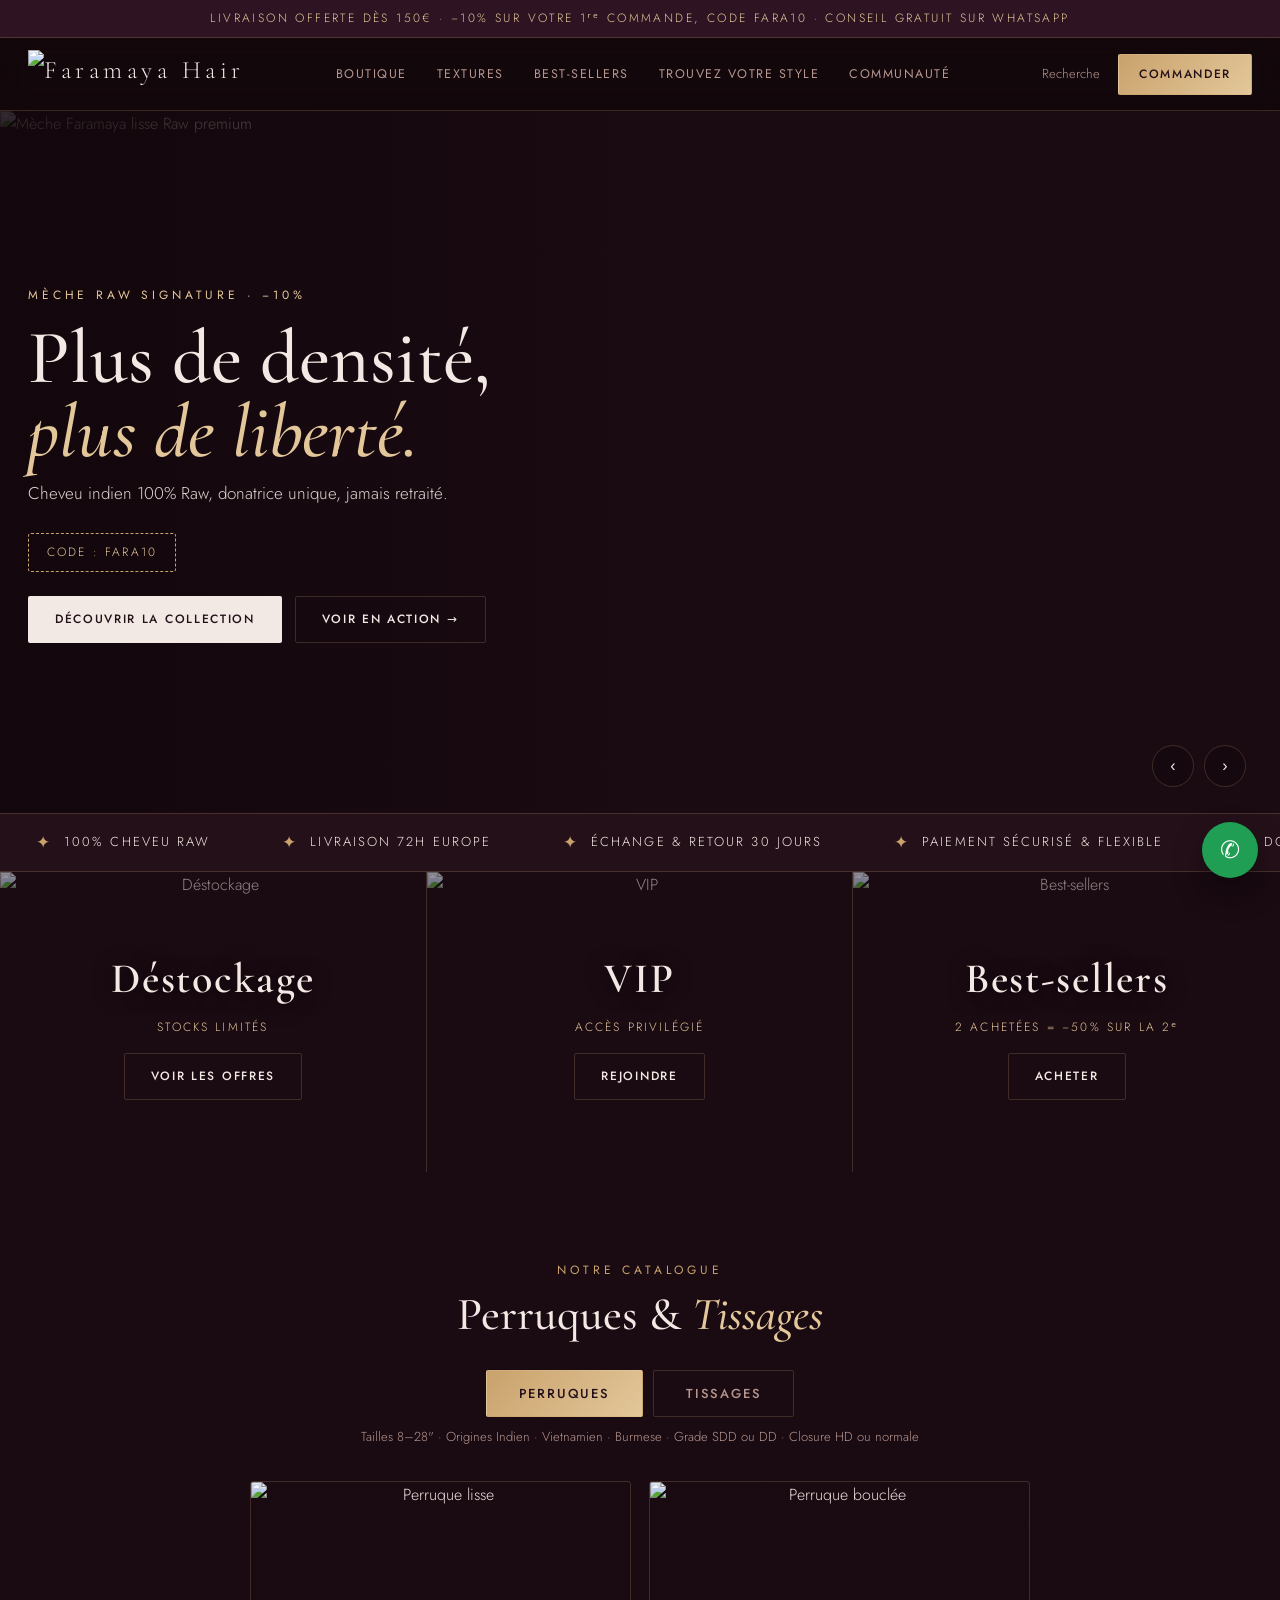
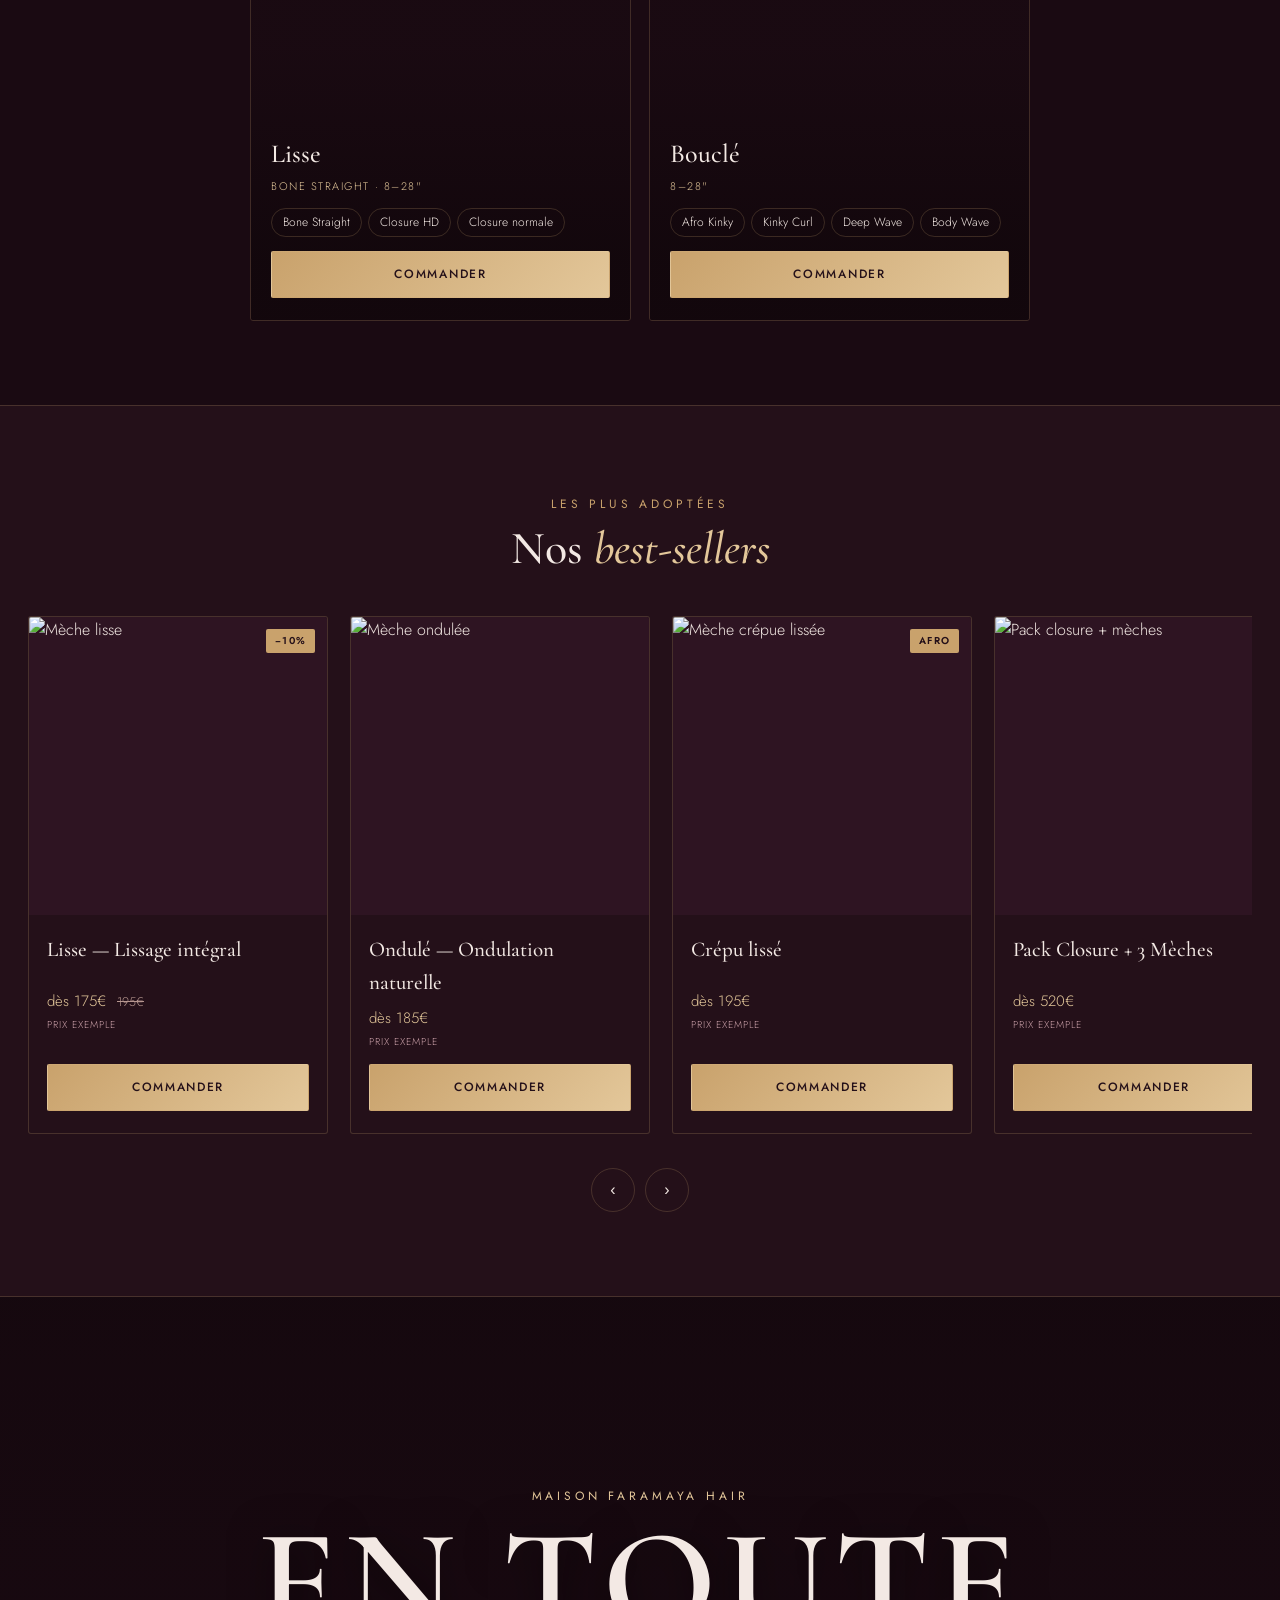
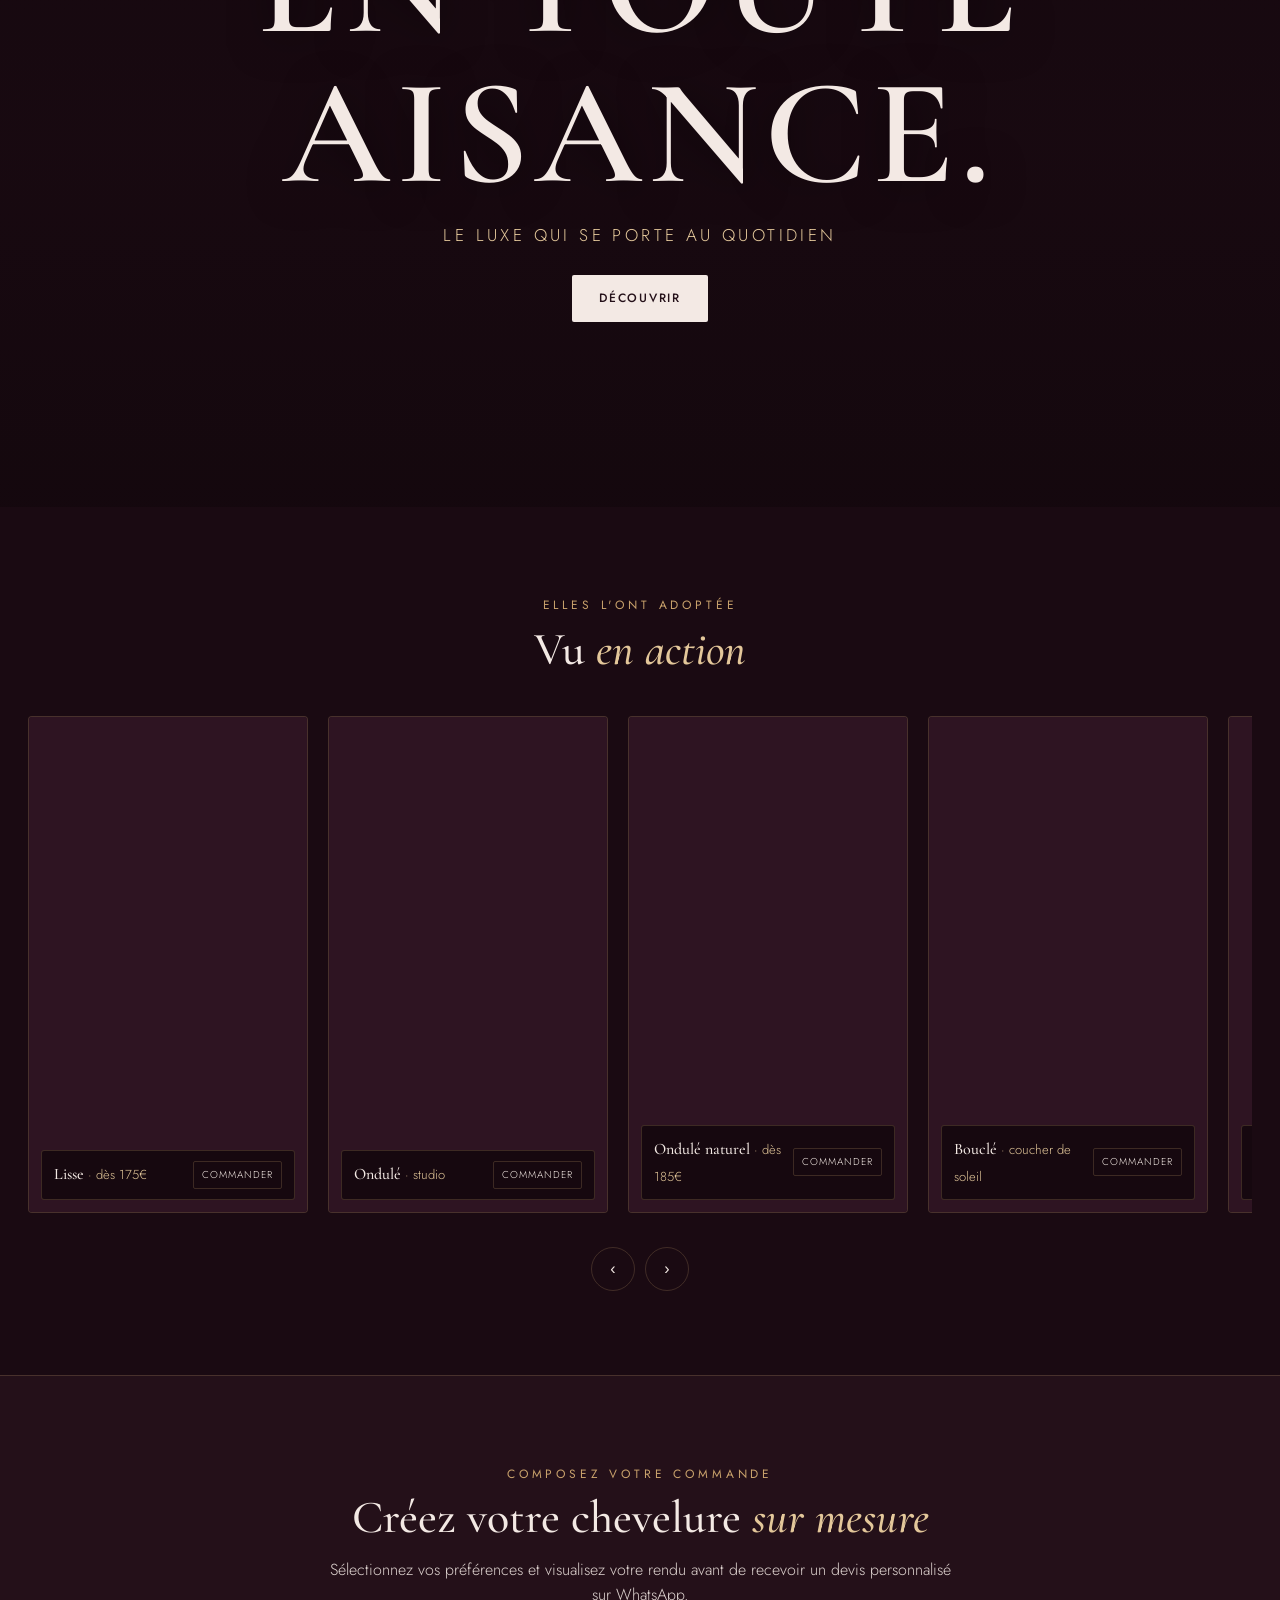
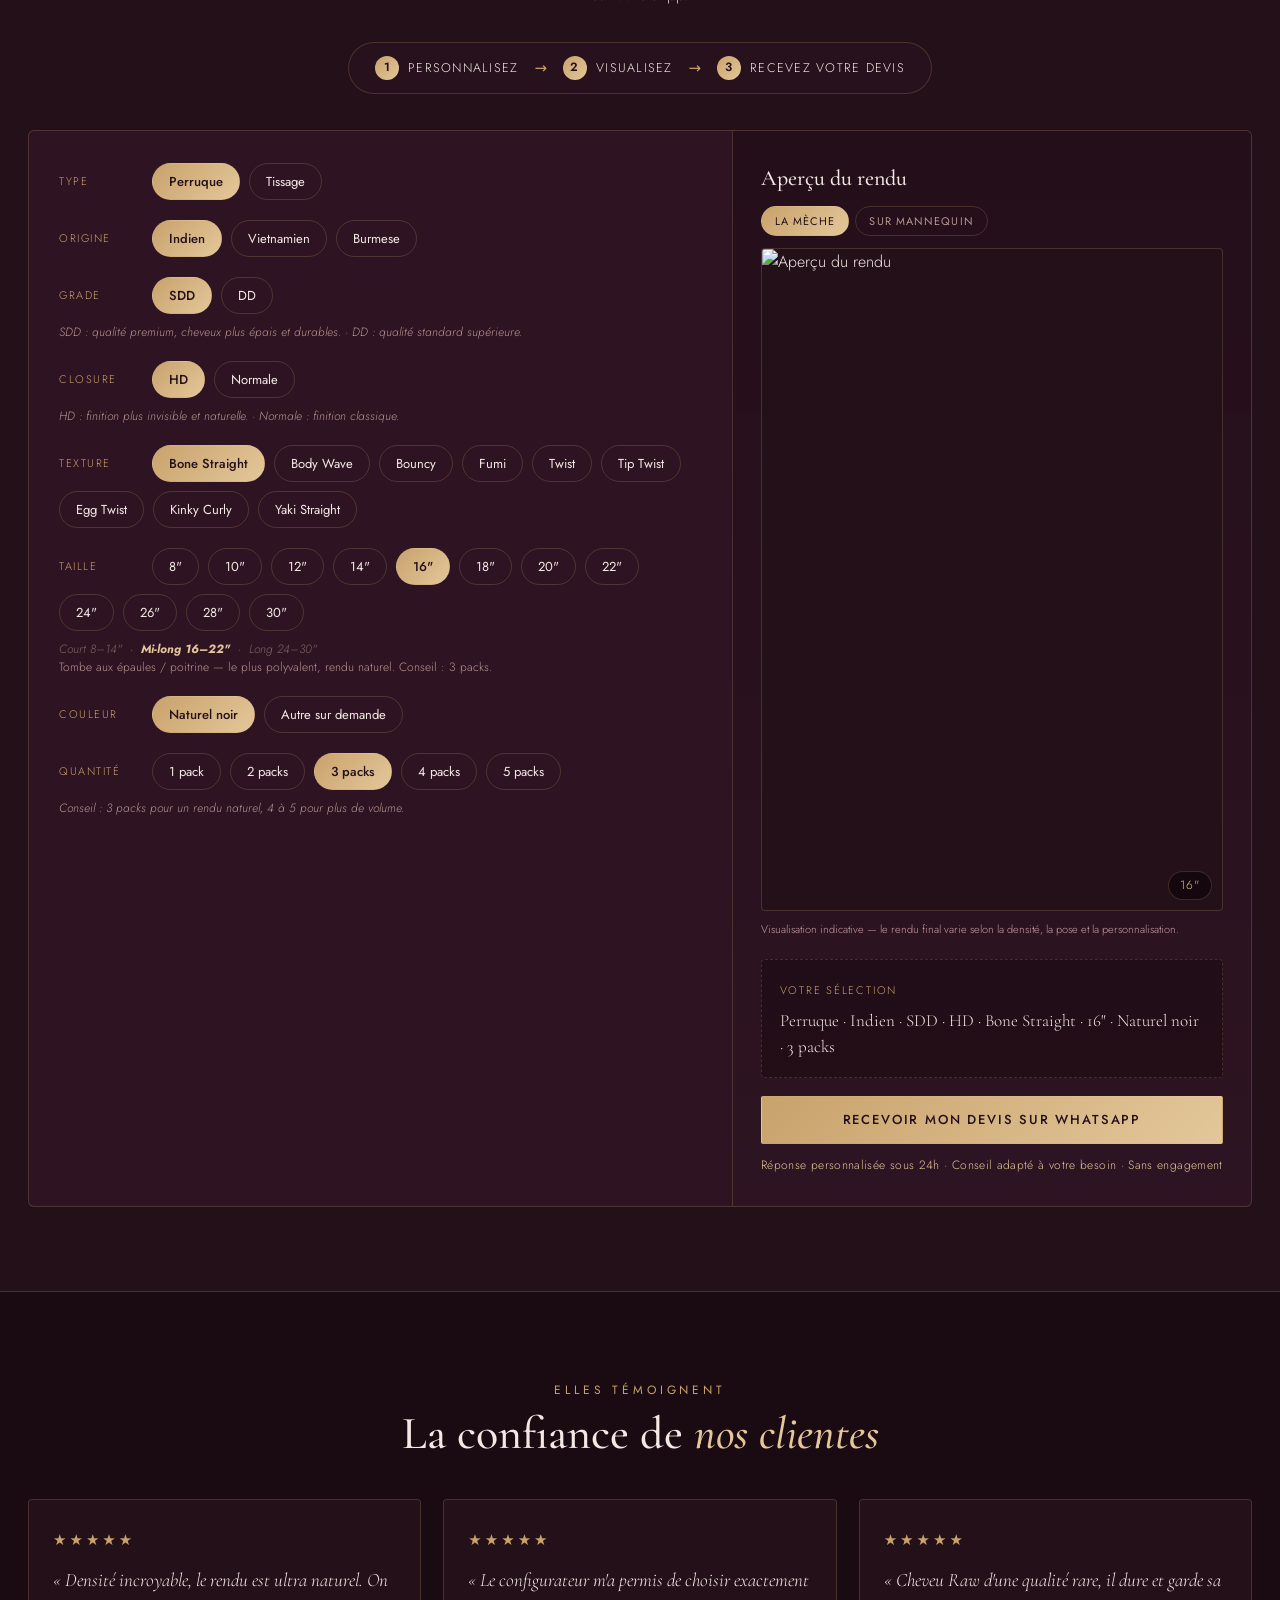
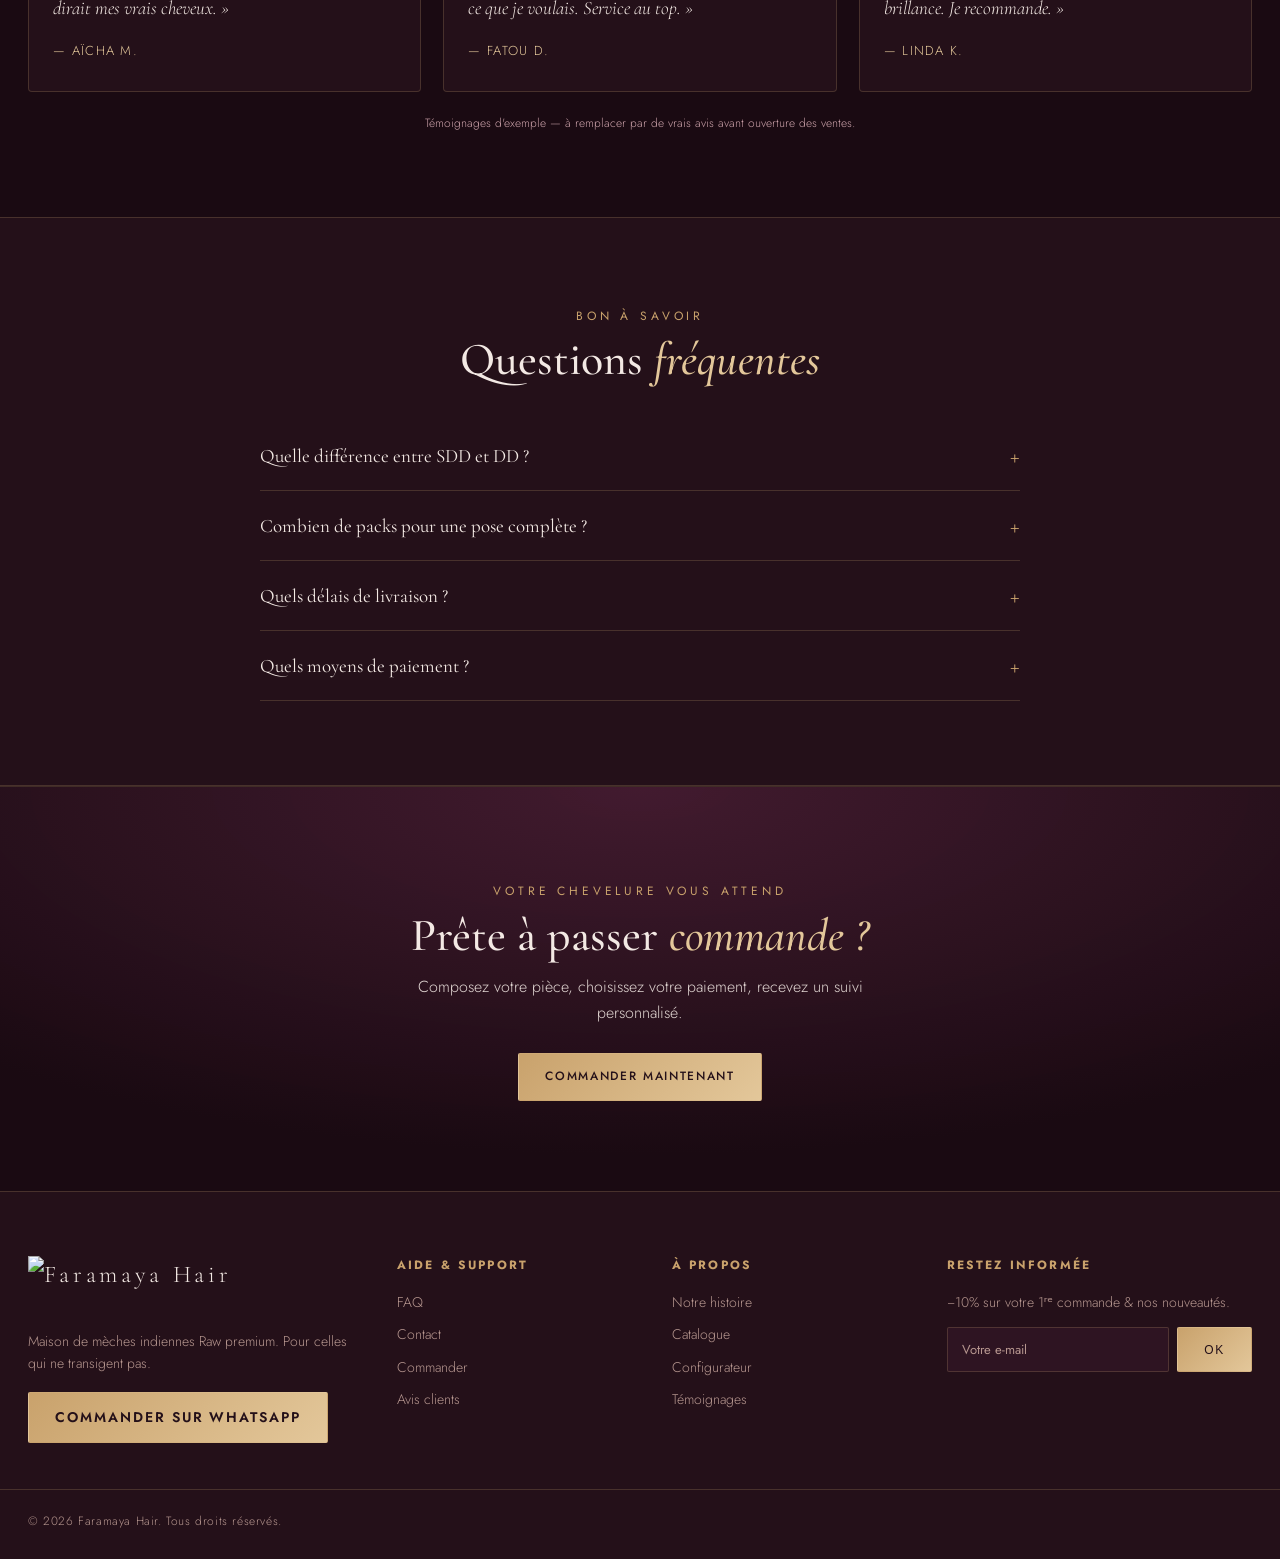
==== commit 25e2e53b: "Add files via upload" ====
--- a/index.html
+++ b/index.html
@@ -157,6 +157,8 @@
 .foot-grid h5{font-size:12px;letter-spacing:.18em;text-transform:uppercase;color:var(--gold);margin-bottom:16px}
 .foot-grid a,.foot-grid p{display:block;font-size:14px;color:var(--muted);margin-bottom:10px;transition:.2s}
 .foot-grid a:hover{color:var(--gold-2)}
+.foot-grid a.btn-gold{display:inline-flex;color:#241019;margin-bottom:0;font-weight:600}
+.foot-grid a.btn-gold:hover{color:#241019}
 .foot-logo{font-family:var(--serif);font-size:24px;letter-spacing:.16em}
 .foot-logo span{color:var(--gold)}
 .news{display:flex;gap:8px;margin:14px 0}
